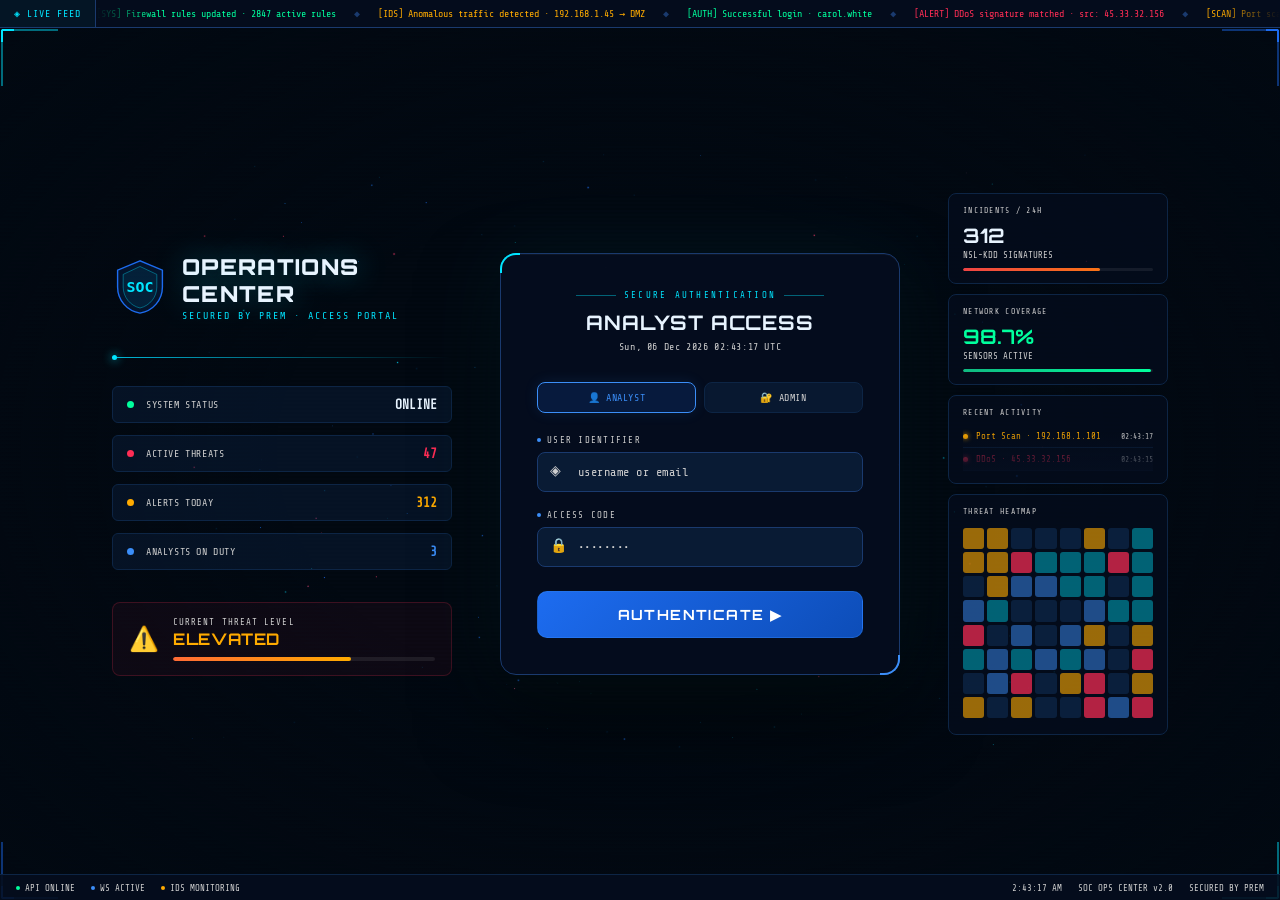
==== dashboard.html @ 4750163e "Update dashboard.html" ====
<!DOCTYPE html>
<html lang="en">
<head>
<meta charset="UTF-8"/>
<meta name="viewport" content="width=device-width,initial-scale=1"/>
<meta http-equiv="Cache-Control" content="no-cache, no-store, must-revalidate"/>
<meta http-equiv="Pragma" content="no-cache"/>
<meta http-equiv="Expires" content="0"/>
<title>SOC Operations Center · SECURED BY PREM</title>
<style>
/* style.css — SOC Operations Center v6 · Professional Palette */
@import url('https://fonts.googleapis.com/css2?family=IBM+Plex+Mono:wght@400;600&family=Inter:wght@400;500;600;700&display=swap');

:root{
  --bg:  #080e1a;   /* deep navy */
  --s1:  #0c1425;   /* surface 1 */
  --s2:  #101c30;   /* surface 2 */
  --s3:  #162236;   /* surface 3 */
  --s4:  #1c2a40;   /* surface 4 */
  --b1:  rgba(30,55,90,.5);  /* border 1 */
  --b2:  rgba(30,55,90,.35); /* border 2 */
  --t1:  #e2e8f0;
  --t2:  #cfcfcf;
  --t3:  #cfcfcf;
  --blue:  #3b82f6;
  --blue2: #60a5fa;
  --green: #10b981;
  --warn:  #f59e0b;
  --red:   #ef4444;
  --purple:#8b5cf6;
  --teal:  #06b6d4;
  --orange:#f97316;
  --mono:  'IBM Plex Mono', monospace;
  --sans:  'Inter', system-ui, sans-serif;
  --rad:   10px;
  --shadow:0 2px 20px rgba(0,0,0,.45);
}

*{box-sizing:border-box;margin:0;padding:0}
html,body{height:100%;background:var(--bg);color:var(--t1);font-family:var(--sans);font-size:13px;line-height:1.5;overflow:hidden}
::-webkit-scrollbar{width:5px;height:5px}
::-webkit-scrollbar-track{background:var(--s1)}
::-webkit-scrollbar-thumb{background:var(--s3);border-radius:3px}
::-webkit-scrollbar-thumb:hover{background:var(--s4)}

/* ── Layout ── */
#app{display:flex;flex-direction:column;height:100vh}
.topbar{display:flex;align-items:center;gap:11px;padding:0 18px;height:52px;background:var(--s1);border-bottom:1px solid var(--b1);flex-shrink:0;z-index:10}
.topbar-logo{display:flex;align-items:center;gap:9px;font-family:var(--mono);font-size:11px;color:var(--t2)}
.topbar-logo .lg-icon{font-size:20px}
.topbar-logo .lg-name{font-weight:600;color:var(--t1);letter-spacing:.04em;font-size:12px}
.topbar-logo .lg-ver{font-size:9px;color:var(--t3);letter-spacing:.08em}
.topbar-spacer{flex:1}
.topbar-actions{display:flex;align-items:center;gap:7px}

.nav{display:flex;gap:1px;overflow-x:auto;background:var(--s1);border-bottom:1px solid var(--b1);flex-shrink:0;padding:0 14px}
.ntab{padding:11px 16px;font-size:11px;font-weight:600;letter-spacing:.05em;cursor:pointer;border-bottom:2px solid transparent;color:var(--t3);text-transform:uppercase;transition:all .18s;white-space:nowrap;user-select:none;background:none;border-top:none;border-left:none;border-right:none}
.ntab:hover{color:var(--t2);background:rgba(59,130,246,.05)}
.ntab.active{color:var(--blue2);border-bottom-color:var(--blue)}

.main{flex:1;overflow:auto;background:var(--bg)}
.view{padding:18px;animation:fadein .18s ease}
@keyframes fadein{from{opacity:0;transform:translateY(5px)}to{opacity:1;transform:none}}
.hidden{display:none!important}

/* ── Stat Cards ── */
.stats-row{display:flex;gap:10px;flex-wrap:wrap;margin-bottom:16px}
.sc{flex:1;min-width:120px;background:var(--s2);border:1px solid var(--b2);border-radius:var(--rad);padding:14px 15px;cursor:default;transition:all .18s}
.sc:hover{background:var(--s3);transform:translateY(-1px)}
.sc-lbl{font-size:9px;font-weight:600;letter-spacing:.1em;color:var(--t3);text-transform:uppercase;font-family:var(--mono);margin-bottom:5px}
.sc-val{font-size:24px;font-weight:700;font-family:var(--mono);color:var(--t1);letter-spacing:-.5px}

/* ── Card ── */
.card{background:var(--s2);border:1px solid var(--b2);border-radius:var(--rad);margin-bottom:12px;overflow:hidden;transition:box-shadow .18s}
.card:hover{box-shadow:0 4px 20px rgba(0,0,0,.35)}
.ch{display:flex;align-items:center;justify-content:space-between;padding:12px 16px;border-bottom:1px solid var(--b2)}
.ct{font-size:12px;font-weight:700;letter-spacing:.03em;color:var(--t1)}
.cmeta{font-size:10px;color:var(--t3);font-family:var(--mono)}
.cb{padding:14px 16px}
.sect-title{font-size:10px;font-weight:700;letter-spacing:.1em;text-transform:uppercase;color:var(--t3);font-family:var(--mono)}

/* ── Buttons ── */
.btn{padding:7px 14px;border-radius:7px;font-size:11px;font-weight:600;cursor:pointer;border:none;transition:all .16s;font-family:var(--sans);letter-spacing:.03em;white-space:nowrap}
.bp{background:var(--blue);color:#fff}
.bp:hover{background:#2563eb;transform:translateY(-1px)}
.bs{background:var(--s3);color:var(--t2);border:1px solid var(--b1)}
.bs:hover{background:var(--s4);color:var(--t1)}
.bd{background:rgba(239,68,68,.12);color:var(--red);border:1px solid rgba(239,68,68,.2)}
.bd:hover{background:rgba(239,68,68,.22)}
.bg{background:rgba(16,185,129,.12);color:var(--green);border:1px solid rgba(16,185,129,.2)}
.bg:hover{background:rgba(16,185,129,.22)}
.bsm{padding:4px 10px;font-size:10px}

/* ── Input/Select ── */
.inp{width:100%;background:var(--s3);border:1px solid var(--b1);border-radius:6px;padding:7px 10px;color:var(--t1);font-size:12px;font-family:var(--sans);outline:none;transition:border-color .15s;resize:vertical}
.inp:focus{border-color:rgba(59,130,246,.5);box-shadow:0 0 0 2px rgba(59,130,246,.12)}
.sel{width:100%;background:var(--s3);border:1px solid var(--b1);border-radius:6px;padding:7px 10px;color:var(--t1);font-size:12px;font-family:var(--sans);outline:none;cursor:pointer}
.frow{margin-bottom:11px}
.frow2{display:grid;grid-template-columns:1fr 1fr;gap:11px}
.fl{display:block;font-size:10px;font-weight:600;color:var(--t3);letter-spacing:.08em;text-transform:uppercase;margin-bottom:4px;font-family:var(--mono)}

/* ── Table ── */
.tw{overflow-x:auto}
.tbl{width:100%;border-collapse:collapse;font-size:11px}
.tbl thead tr{background:var(--s3)}
.tbl th{padding:9px 12px;text-align:left;font-size:9px;font-weight:700;letter-spacing:.1em;color:var(--t3);text-transform:uppercase;font-family:var(--mono);border-bottom:1px solid var(--b1);white-space:nowrap}
.tbl td{padding:9px 12px;border-bottom:1px solid rgba(30,55,90,.2);vertical-align:middle;color:var(--t2)}
.tbl tr:last-child td{border-bottom:none}
.tbl tbody tr:hover{background:rgba(59,130,246,.04);cursor:pointer}

/* ── Alerts tab ── */
.alert-toolbar{display:flex;gap:9px;flex-wrap:wrap;margin-bottom:13px;align-items:center}
.alert-toolbar .inp{max-width:200px;padding:7px 11px}
.alert-toolbar .sel{max-width:145px}
.rc{display:flex;align-items:center;gap:6px}
.rn{font-family:var(--mono);font-size:12px;font-weight:700;min-width:28px}
.rt{flex:1;width:50px;height:4px;background:var(--s3);border-radius:999px;overflow:hidden}
.rf{height:100%;border-radius:999px;transition:width .3s}

/* Severity pills */
.pill{display:inline-block;padding:2px 8px;border-radius:4px;font-size:9px;font-weight:700;letter-spacing:.05em;font-family:var(--mono)}
.p-new{background:rgba(59,130,246,.15);color:var(--blue2)}
.p-investigating{background:rgba(245,158,11,.15);color:var(--warn)}
.p-resolved{background:rgba(16,185,129,.15);color:var(--green)}
.p-false_positive{background:rgba(71,85,105,.3);color:var(--t3)}
.p-escalated{background:rgba(239,68,68,.15);color:var(--red)}
.pri{display:inline-block;padding:2px 6px;border-radius:3px;font-size:8px;font-weight:700;font-family:var(--mono);letter-spacing:.07em}
.pri-imm{background:rgba(239,68,68,.18);color:var(--red)}
.pri-hig{background:rgba(249,115,22,.18);color:var(--orange)}
.pri-nor{background:rgba(59,130,246,.14);color:var(--blue2)}
.pri-low{background:rgba(100,116,139,.18);color:var(--t2)}
.empty{text-align:center;padding:40px;color:var(--t3);font-size:12px}
.eico{font-size:32px;margin-bottom:10px}
#alertCnt{font-size:10px;font-family:var(--mono);color:var(--t3);margin-left:auto}

/* ── Demo bar ── */
.demo-bar{background:linear-gradient(90deg,rgba(245,158,11,.12),rgba(245,158,11,.06));border-bottom:1px solid rgba(245,158,11,.25);padding:6px 18px;font-size:10px;color:var(--warn);font-family:var(--mono);display:flex;align-items:center;gap:8px;flex-shrink:0}

/* ── Grid helpers ── */
.g2{display:grid;grid-template-columns:1fr 1fr;gap:12px}
.g3{display:grid;grid-template-columns:1fr 1fr 1fr;gap:10px}

/* ── Live feed ── */
#liveIndicator{position:relative;background:var(--s3);border:1px solid var(--b1);border-radius:7px;padding:5px 11px;font-size:10px;cursor:pointer;display:flex;align-items:center;gap:7px;transition:background .15s}
#liveIndicator:hover{background:var(--s4)}
#liveHeaderDot{width:7px;height:7px;border-radius:50%;background:#ef4444;flex-shrink:0;transition:background .3s}
#liveFeedPanel{position:fixed;right:14px;top:60px;width:340px;max-height:460px;background:var(--s1);border:1px solid var(--b1);border-radius:var(--rad);box-shadow:var(--shadow);z-index:200;display:flex;flex-direction:column}
#liveFeedPanel .pnl-hdr{padding:12px 14px;border-bottom:1px solid var(--b2);display:flex;align-items:center;justify-content:space-between}
#liveFeedPanel .pnl-title{font-size:11px;font-weight:700;display:flex;align-items:center;gap:7px}
#liveFeedStatusDot{width:7px;height:7px;border-radius:50%;background:#ef4444;flex-shrink:0}
#liveFeedList{overflow-y:auto;flex:1;padding:8px}
.lf-item{padding:9px 10px;border-radius:6px;margin-bottom:5px;cursor:pointer;transition:background .12s;border:1px solid transparent}
.lf-item:hover{background:var(--s3)}
.lf-new{background:rgba(59,130,246,.05);border-color:rgba(59,130,246,.18)}
.lf-top{display:flex;align-items:center;justify-content:space-between;margin-bottom:3px}
.lf-type{font-size:11px;font-weight:600;text-transform:capitalize;display:flex;align-items:center;gap:6px}
.lf-badge{background:var(--blue);color:#fff;font-size:8px;padding:1px 6px;border-radius:3px;font-family:var(--mono)}
.lf-sev{font-size:9px;padding:1px 6px;border-radius:3px;font-weight:700;font-family:var(--mono)}
.lf-meta{font-size:9px;color:var(--t3);font-family:var(--mono)}

/* ── Notifications ── */
.notif-wrap{position:relative}
#notifBtn{position:relative;background:var(--s3);border:1px solid var(--b1);border-radius:7px;padding:5px 11px;font-size:10px;cursor:pointer;transition:background .15s}
#notifBtn:hover{background:var(--s4)}
#nbadge{position:absolute;top:-4px;right:-4px;width:8px;height:8px;background:var(--red);border-radius:50%;border:2px solid var(--bg)}
#notifPanel{position:fixed;right:14px;top:60px;width:300px;max-height:380px;background:var(--s1);border:1px solid var(--b1);border-radius:var(--rad);box-shadow:var(--shadow);z-index:200;overflow:hidden;display:flex;flex-direction:column}
.pnl-hdr{padding:11px 14px;border-bottom:1px solid var(--b2);display:flex;align-items:center;justify-content:space-between;font-size:11px;font-weight:700}
.xbtn{background:none;border:none;color:var(--t3);cursor:pointer;font-size:14px;padding:2px 6px;border-radius:4px}
.xbtn:hover{background:var(--s3);color:var(--t1)}
#notifList{overflow-y:auto;flex:1;padding:8px}
.npi{padding:8px 10px;border-radius:5px;margin-bottom:4px;font-size:11px;border-bottom:1px solid var(--b2)}
.npm{color:var(--t2);line-height:1.4}
.npt{font-size:9px;color:var(--t3);font-family:var(--mono);margin-top:2px}

/* ── Modal ── */
.mo{position:fixed;inset:0;background:rgba(0,0,0,.72);z-index:500;display:flex;align-items:center;justify-content:center;padding:20px;backdrop-filter:blur(4px)}
.mbox{background:var(--s1);border:1px solid var(--b1);border-radius:12px;box-shadow:0 20px 60px rgba(0,0,0,.6);display:flex;flex-direction:column;max-height:88vh;min-width:360px;animation:modalIn .18s ease}
.mbox.sm{width:min(480px,100%)}
.mbox.lg{width:min(820px,100%)}
@keyframes modalIn{from{opacity:0;transform:translateY(10px) scale(.97)}to{opacity:1;transform:none}}
.mh{display:flex;align-items:center;justify-content:space-between;padding:14px 18px;border-bottom:1px solid var(--b2);flex-shrink:0}
.mt{font-size:13px;font-weight:700}
.mbody{overflow-y:auto;padding:18px;flex:1}
.mft{padding:12px 18px;border-top:1px solid var(--b2);display:flex;gap:9px;justify-content:flex-end;flex-shrink:0;background:var(--s2)}

/* ── Analytics ── */
#anaKpi{display:flex;gap:9px;flex-wrap:wrap;margin-bottom:14px}
#anaKpi .sc{min-width:110px}
#anaGrid1,#anaGrid2{display:grid;grid-template-columns:1fr 1fr;gap:12px;margin-bottom:12px}
.acard{background:var(--s2);border:1px solid var(--b2);border-radius:var(--rad);overflow:hidden;transition:all .18s}
.acard:hover{box-shadow:0 4px 16px rgba(0,0,0,.3);transform:translateY(-1px)}
.ach{display:flex;align-items:center;justify-content:space-between;padding:11px 14px;border-bottom:1px solid var(--b2)}
.act{font-size:11px;font-weight:700;color:var(--t1)}
.eh{font-size:9px;color:var(--t3);letter-spacing:.05em;font-family:var(--mono)}
.acb{padding:14px}
.dl-item{display:flex;align-items:center;gap:7px}
.brow:hover{background:rgba(59,130,246,.06)}
.slrow{display:flex;align-items:center;gap:9px;padding:5px 0;border-bottom:1px solid rgba(30,55,90,.2);cursor:pointer;transition:background .12s}
.slrow:hover{background:rgba(59,130,246,.05);border-radius:4px;padding-left:4px}
.slrow:last-child{border-bottom:none}
.sev-grid{display:grid;grid-template-columns:repeat(5,1fr);gap:9px}
.sevc{background:var(--s3);border-radius:8px;padding:12px;text-align:center}
.sevv{font-size:22px;font-weight:700;font-family:var(--mono)}
.sevl{font-size:9px;color:var(--t3);text-transform:uppercase;letter-spacing:.08em;font-family:var(--mono);margin-top:2px}

/* ── Team ── */
#teamKpi{display:flex;gap:9px;flex-wrap:wrap;margin-bottom:14px}
.team-section-header{display:flex;align-items:center;justify-content:space-between;margin-bottom:10px}
.team-section-title{font-size:11px;font-weight:700;letter-spacing:.08em;text-transform:uppercase;color:var(--t3);font-family:var(--mono)}
.team-grid{display:grid;grid-template-columns:repeat(auto-fill,minmax(168px,1fr));gap:12px;margin-bottom:18px}
.mcard{background:var(--s2);border:1px solid var(--b2);border-radius:var(--rad);padding:16px;text-align:center;position:relative;cursor:pointer;transition:all .18s}
.mcard:hover{border-color:rgba(59,130,246,.3);transform:translateY(-2px);box-shadow:0 6px 20px rgba(0,0,0,.3)}
.mact{position:absolute;top:9px;right:9px;display:flex;gap:4px;opacity:0;transition:opacity .15s}
.mcard:hover .mact{opacity:1}
.mabt{background:none;border:none;cursor:pointer;font-size:13px;padding:3px;border-radius:4px;transition:background .12s}
.mabt:hover{background:var(--s4)}
.mav{width:46px;height:46px;border-radius:12px;margin:0 auto 10px;display:flex;align-items:center;justify-content:center;font-size:18px;font-weight:700;color:#fff}
.av-a{background:linear-gradient(135deg,#3b82f6,#2563eb)}
.av-b{background:linear-gradient(135deg,#10b981,#059669)}
.av-c{background:linear-gradient(135deg,#f59e0b,#d97706)}
.av-d{background:linear-gradient(135deg,#8b5cf6,#7c3aed)}
.av-e{background:linear-gradient(135deg,#ef4444,#dc2626)}
.av-f{background:linear-gradient(135deg,#06b6d4,#0891b2)}
.av-g{background:linear-gradient(135deg,#f97316,#ea580c)}
.av-h{background:linear-gradient(135deg,#84cc16,#65a30d)}
.mname{font-weight:700;font-size:13px;margin-bottom:2px}
.mrole{font-size:9px;color:var(--t3);font-family:var(--mono);letter-spacing:.04em;margin-bottom:12px}
.mstats{display:grid;grid-template-columns:1fr 1fr 1fr;gap:6px}
.mstat{background:var(--s3);border-radius:6px;padding:6px 4px;text-align:center}
.msv{font-size:16px;font-weight:700;font-family:var(--mono)}
.msl{font-size:8px;color:var(--t3);text-transform:uppercase;letter-spacing:.06em;font-family:var(--mono);margin-top:1px}
.group-grid{display:grid;grid-template-columns:repeat(auto-fill,minmax(200px,1fr));gap:12px;margin-bottom:18px}
.gcard{background:var(--s2);border:1px solid var(--b2);border-radius:var(--rad);padding:15px;cursor:pointer;transition:all .18s}
.gcard:hover{border-color:rgba(59,130,246,.3);transform:translateY(-2px)}
.gicon{width:38px;height:38px;border-radius:9px;display:flex;align-items:center;justify-content:center;font-size:18px;margin-bottom:9px}
.gname{font-weight:700;font-size:13px;margin-bottom:3px}
.gsub{font-size:10px;font-family:var(--mono);letter-spacing:.04em}
.chip{display:inline-block;background:var(--s3);border-radius:4px;padding:2px 7px;font-size:9px;color:var(--t2);margin:2px}

/* ── Playbook ── */
.pb-header{margin-bottom:12px}
.pb-step{display:flex;align-items:center;gap:10px;padding:9px 12px;border-radius:7px;margin-bottom:5px;border:1px solid var(--b2);background:var(--s2);transition:all .2s}
.pb-step.run{background:rgba(245,158,11,.07);border-color:rgba(245,158,11,.3)}
.pb-step.done{background:rgba(16,185,129,.07);border-color:rgba(16,185,129,.2)}
.pb-ico{font-size:14px;flex-shrink:0}
.pb-desc{flex:1;font-size:12px;color:var(--t2)}
.pb-dur{font-size:9px;font-family:var(--mono);color:var(--t3)}
.pb-prog-bar{height:6px;background:var(--s3);border-radius:999px;margin:12px 0 5px;overflow:hidden}
.pb-prog-fill{height:100%;background:linear-gradient(90deg,var(--blue),var(--teal));border-radius:999px;transition:width .4s ease}
.pb-prog-meta{display:flex;justify-content:space-between;font-size:9px;color:var(--t3);font-family:var(--mono);margin-bottom:12px}
.pb-actions{display:flex;gap:9px;flex-wrap:wrap;margin-top:14px}
.pb-report-pre{background:var(--s3);border:1px solid var(--b1);border-radius:7px;padding:12px;font-family:var(--mono);font-size:10px;color:var(--t2);white-space:pre-wrap;overflow-y:auto;max-height:240px;line-height:1.6}
.pb-saved-msg{background:rgba(16,185,129,.1);border:1px solid rgba(16,185,129,.2);border-radius:7px;padding:10px 14px;font-size:11px;color:var(--green);margin-top:10px;font-weight:600}

/* ── Attack Map ── */
.am-wrap{display:grid;grid-template-columns:1fr 260px;gap:14px;height:100%}
.am-main{display:flex;flex-direction:column;gap:12px}
.am-stats{display:grid;grid-template-columns:repeat(4,1fr);gap:10px}
.am-stat{background:var(--s2);border:1px solid var(--b2);border-radius:8px;padding:11px}
.am-stat-v{font-size:20px;font-weight:700;font-family:var(--mono);color:var(--t1)}
.am-stat-l{font-size:9px;color:var(--t3);text-transform:uppercase;letter-spacing:.08em;font-family:var(--mono);margin-top:2px}
.am-map-card{background:var(--s2);border:1px solid var(--b2);border-radius:var(--rad);overflow:hidden;flex:1}
.am-filter-row{display:flex;gap:6px;flex-wrap:wrap;padding:9px 12px;border-bottom:1px solid var(--b2);background:var(--s3)}
.am-filter-btn{padding:4px 11px;border-radius:5px;font-size:10px;font-weight:600;cursor:pointer;border:1px solid var(--b1);background:var(--s2);color:var(--t3);transition:all .14s;font-family:var(--mono)}
.am-filter-btn:hover,.am-filter-btn.active{background:var(--blue);color:#fff;border-color:var(--blue)}
.am-sidebar{display:flex;flex-direction:column;gap:12px}
.am-sidebar .card{flex:1;overflow:hidden}
.am-country-row{display:flex;align-items:center;gap:7px;padding:7px 8px;border-radius:7px;cursor:pointer;transition:background .12s;border-bottom:1px solid var(--b2)}
.am-country-row:hover{background:var(--s3)}
.am-country-row:last-child{border-bottom:none}
.am-rank{font-size:10px;font-family:var(--mono);font-weight:700;color:var(--t3);min-width:22px}
.am-flag{font-size:16px;flex-shrink:0}
.am-cinfo{display:flex;flex-direction:column;flex:1;min-width:0}
.am-cname{font-size:11px;font-weight:600;overflow:hidden;text-overflow:ellipsis;white-space:nowrap}
.am-ctype{font-size:9px;color:var(--t3);font-family:var(--mono);overflow:hidden;text-overflow:ellipsis;white-space:nowrap}
.am-country-bar{flex:1;height:4px;background:var(--s3);border-radius:999px;overflow:hidden;min-width:0;max-width:70px}
.am-cbar-fill{height:100%;border-radius:999px;transition:width .4s}
.am-count{font-size:11px;font-weight:700;font-family:var(--mono);min-width:28px;text-align:right}
#attackMapTooltip{position:fixed;background:var(--s1);border:1px solid var(--b1);border-radius:8px;padding:11px 13px;font-size:11px;z-index:300;max-width:200px;box-shadow:var(--shadow);line-height:1.6;pointer-events:none}

/* ── Shift Report ── */
.rpt-hdr{background:linear-gradient(125deg,var(--s2),var(--s1));border:1px solid var(--b1);border-radius:var(--rad);overflow:hidden;margin-bottom:14px;position:relative}
.rpt-stripe{position:absolute;top:0;left:0;right:0;height:3px;background:linear-gradient(90deg,var(--blue),var(--teal),var(--purple))}
.rpt-hdr-body{display:flex;align-items:center;justify-content:space-between;padding:18px 22px}
.rpt-risk-badge{text-align:center;background:var(--s3);border:1px solid var(--b2);border-radius:9px;padding:12px 20px}
.rfind{background:var(--s2);border:1px solid var(--b2);border-radius:8px;padding:14px 15px;margin-bottom:8px;transition:background .15s}
.rfind:hover{background:var(--s3)}
.rsev{display:inline-block;padding:2px 9px;border-radius:4px;font-size:9px;font-weight:700;letter-spacing:.08em;font-family:var(--mono);margin-bottom:5px}
.rs-crit{background:rgba(239,68,68,.15);color:var(--red)}
.rs-high{background:rgba(245,158,11,.15);color:var(--warn)}
.rs-med{background:rgba(59,130,246,.15);color:var(--blue2)}
.rs-low{background:rgba(100,116,139,.18);color:var(--t2)}

/* ── Threat Intel ── */
#intelKpi{display:flex;gap:9px;flex-wrap:wrap;margin-bottom:14px}
#intelGrid{display:grid;grid-template-columns:repeat(auto-fill,minmax(290px,1fr));gap:12px}
.ic{background:var(--s2);border:1px solid var(--b2);border-radius:var(--rad);overflow:hidden;transition:all .18s}
.ic:hover{box-shadow:0 4px 20px rgba(0,0,0,.35);transform:translateY(-1px)}
.ich{display:flex;align-items:center;justify-content:space-between;padding:11px 14px;border-bottom:1px solid var(--b2)}
.ict{font-size:11px;font-weight:700;color:var(--t1)}
.icb{padding:12px 14px}
.irow{display:flex;align-items:center;gap:8px;padding:6px 7px;border-radius:6px;cursor:pointer;transition:background .12s;margin-bottom:3px}
.irow:hover{background:var(--s3)}
.irank{width:20px;height:20px;border-radius:5px;display:flex;align-items:center;justify-content:center;font-size:9px;font-weight:700;font-family:var(--mono);flex-shrink:0}
.ilbl{flex:1;font-size:11px;color:var(--t2);overflow:hidden;text-overflow:ellipsis;white-space:nowrap;min-width:0}
.ibar{flex:1;height:4px;background:var(--s3);border-radius:999px;overflow:hidden;max-width:80px}
.ibarf{height:100%;border-radius:999px;transition:width .5s ease}
.ival{font-size:10px;font-weight:700;font-family:var(--mono);min-width:24px;text-align:r
/* ── Pagination ── */
#alertPager{padding:0 2px;}
#alertPager button:hover:not([disabled]){background:var(--s3)!important;color:var(--t1)!important;border-color:var(--blue)!important;}
.pager-num:hover{opacity:.85;}
</style>
</head>
<body>
<div id="app">

<div id="demoBar" class="demo-bar hidden">
  ⚠ Demo Mode · Backend unreachable · NSL-KDD simulated data ·
  <a href="#" style="color:var(--blue2);text-decoration:none" onclick="loadData();return false;">Retry Connection</a>
</div>

<div class="topbar">
  <div class="topbar-logo">
    <div class="lg-icon">🛡️</div>
    <div>
      <div class="lg-name">SOC OPERATIONS CENTER</div>
      <div class="lg-ver">SECURED BY PREM · v2.0</div>
    </div>
  </div>
  <div class="topbar-spacer"></div>
  <div class="topbar-actions">
    <button id="simulateBtn" class="btn bs">⚡ Simulate</button>
    <button id="liveIndicator" class="btn bs"><span id="liveHeaderDot"></span> Live Feed</button>
    <div class="notif-wrap">
      <button id="notifBtn" class="btn bs">🔔 Alerts<span id="nbadge" class="hidden"></span></button>
      <div id="notifPanel" class="hidden">
        <div class="pnl-hdr"><span>Notifications</span><button class="xbtn" id="notifClose">✕</button></div>
        <div id="notifList" style="overflow-y:auto;flex:1;padding:8px"></div>
      </div>
    </div>
  </div>
</div>

<div id="liveFeedPanel" class="hidden">
  <div class="pnl-hdr">
    <div class="pnl-title"><span id="liveFeedStatusDot"></span> Live Threat Feed</div>
    <div style="display:flex;align-items:center;gap:9px">
      <span id="liveFeedStatusText" style="font-size:9px;color:var(--t3);font-family:var(--mono)"></span>
      <span style="font-size:9px;color:var(--t3);font-family:var(--mono)">Today: <b id="liveFeedTotalToday">0</b></span>
      <button class="xbtn" id="liveFeedClose">✕</button>
    </div>
  </div>
  <div id="liveFeedList"></div>
</div>

<nav class="nav">
  <button class="ntab active" data-v="alerts">⚡ Alerts</button>
  <button class="ntab" data-v="analytics">📊 Analytics</button>
  <button class="ntab" data-v="team">👥 Team</button>
  <button class="ntab" data-v="attack-map">🗺️ Attack Map</button>
  <button class="ntab" data-v="shift-report">📋 Shift Report</button>
  <button class="ntab" data-v="threat-intel">🔍 Threat Intel</button>
</nav>

<div class="main">

<!-- ALERTS -->
<div class="view" id="v-alerts">
  <div class="stats-row">
    <div class="sc"><div class="sc-lbl">📥 Total Processed</div><div class="sc-val" id="s-tot">—</div></div>
    <div class="sc"><div class="sc-lbl">🔍 Investigating</div><div class="sc-val" id="s-inv" style="color:var(--warn)">—</div></div>
    <div class="sc"><div class="sc-lbl">✅ Resolved</div><div class="sc-val" id="s-res" style="color:var(--green)">—</div></div>
    <div class="sc"><div class="sc-lbl">🚫 False Positives</div><div class="sc-val" id="s-fp" style="color:var(--t3)">—</div></div>
    <div class="sc"><div class="sc-lbl">⚡ Escalated</div><div class="sc-val" id="s-esc" style="color:var(--red)">—</div></div>
    <div class="sc"><div class="sc-lbl">⏱ Time Saved</div><div class="sc-val" id="s-time" style="color:var(--teal)">—</div></div>
    <div class="sc"><div class="sc-lbl">🎯 Model Acc.</div><div class="sc-val" id="s-acc" style="color:var(--purple)">—</div></div>
    <div class="sc"><div class="sc-lbl">⚠️ Avg Risk</div><div class="sc-val" id="s-risk" style="color:var(--orange)">—</div></div>
  </div>
  <div class="card">
    <div class="ch">
      <div class="ct">🚨 Alert Queue <span id="alertCnt" style="font-size:10px;font-weight:400;color:var(--t3);margin-left:8px"></span></div>
      <div style="display:flex;gap:8px">
        <button id="refreshBtn" class="btn bs">🔄 Refresh</button>
        <button id="exportBtn" class="btn bs">⬇ CSV</button>
      </div>
    </div>
    <div class="cb" style="padding-bottom:4px">
      <div class="alert-toolbar">
        <input class="inp" id="searchInp" placeholder="🔍 Search alerts, IPs, assets…" style="max-width:240px"/>
        <select class="sel" id="statusSel" style="max-width:150px">
          <option value="all">All Status</option>
          <option value="new">New</option>
          <option value="investigating">Investigating</option>
          <option value="resolved">Resolved</option>
          <option value="false_positive">False Positive</option>
          <option value="escalated">Escalated</option>
        </select>
        <select class="sel" id="priSel" style="max-width:140px">
          <option value="all">All Priority</option>
          <option value="immediate">Immediate</option>
          <option value="high">High</option>
          <option value="normal">Normal</option>
          <option value="low">Low</option>
        </select>
        <select class="sel" id="dateSel" style="max-width:130px">
          <option value="all">All Time</option>
          <option value="24h">Last 24h</option>
          <option value="7d">Last 7 days</option>
          <option value="30d">Last 30 days</option>
        </select>
      </div>
    </div>
    <div class="tw">
      <table class="tbl">
        <thead><tr>
          <th style="width:26px"><input type="checkbox" style="accent-color:var(--blue)"/></th>
          <th>Status</th><th>Alert / Signature</th><th>Asset</th>
          <th>Priority</th><th>Risk</th><th>Assigned To</th><th>Age</th><th>Action</th>
        </tr></thead>
        <tbody id="alertsBody"></tbody>
      </table>
      <div id="alertsEmpty" class="empty hidden"><div class="eico">🔍</div>No alerts match your filters</div>
      <div id="alertPager"></div>
    </div>
  </div>
</div>

<!-- ANALYTICS -->
<div class="view hidden" id="v-analytics">
  <div style="display:flex;align-items:center;margin-bottom:12px">
    <div style="font-size:16px;font-weight:700">📊 Threat Analytics</div>
    <span style="font-size:11px;color:var(--t3);font-weight:400;margin-left:8px">NSL-KDD Dataset</span>
  </div>
  <div id="anaKpi"></div>
  <div id="anaGrid1"></div>
  <div id="anaGrid2"></div>
  <div id="anaWide"></div>
</div>

<!-- TEAM -->
<div class="view hidden" id="v-team">
  <div id="teamKpi"></div>
  <div class="team-section-header">
    <div class="team-section-title">👤 Team Members</div>
    <button id="addMemberBtn" class="btn bp">+ Add Member</button>
  </div>
  <div class="team-grid" id="teamCards"></div>
  <div class="team-section-header" style="margin-top:8px">
    <div class="team-section-title">🏷️ Groups</div>
    <button id="addGroupBtn" class="btn bs">+ New Group</button>
  </div>
  <div class="group-grid" id="groupCards"></div>
  <div class="card">
    <div class="ch">
      <div class="ct">📈 Workload Distribution</div>
      <button id="addGroupBtn2" class="btn bs" style="font-size:10px">+ New Group</button>
    </div>
    <div class="tw">
      <table class="tbl">
        <thead><tr><th>Analyst</th><th>Role</th><th>Shift</th><th>Active</th><th>Resolved</th><th>Escalated</th><th>Capacity</th><th>Avg Risk</th></tr></thead>
        <tbody id="teamWL"></tbody>
      </table>
    </div>
  </div>
</div>

<!-- ATTACK MAP -->
<div class="view hidden" id="v-attack-map">

  <div style="display:grid;grid-template-columns:repeat(6,1fr);gap:10px;margin-bottom:14px">
    <div class="am-stat"><div class="am-stat-v" id="mapStatCountries">—</div><div class="am-stat-l">🌏 Source Countries</div></div>
    <div class="am-stat"><div class="am-stat-v" id="mapStatIPs">—</div><div class="am-stat-l">🌐 Unique IPs</div></div>
    <div class="am-stat"><div class="am-stat-v" id="mapStatTop" style="font-size:13px">—</div><div class="am-stat-l">🔴 Top Source</div></div>
    <div class="am-stat"><div class="am-stat-v" id="mapStatAttacks">—</div><div class="am-stat-l">⚡ Total Mapped</div></div>
    <div class="am-stat"><div class="am-stat-v" id="mapStatCrit" style="color:#ef4444">—</div><div class="am-stat-l">🚨 Critical Nations</div></div>
    <div class="am-stat"><div class="am-stat-v" id="mapStatRisk">—</div><div class="am-stat-l">📊 Avg Risk Score</div></div>
  </div>

  <div class="am-wrap" style="grid-template-columns:1fr 270px;align-items:start">
    <div class="am-map-card card" style="margin-bottom:0;position:relative;overflow:visible">
      <div class="am-filter-row" style="flex-wrap:wrap;gap:5px">
        <button class="am-filter-btn active" onclick="setMapFilter('all',this)">All</button>
        <button class="am-filter-btn" onclick="setMapFilter('dos_attack',this)">DoS</button>
        <button class="am-filter-btn" onclick="setMapFilter('brute_force',this)">Brute Force</button>
        <button class="am-filter-btn" onclick="setMapFilter('web_attack',this)">Web Attack</button>
        <button class="am-filter-btn" onclick="setMapFilter('sql_injection',this)">SQL Injection</button>
        <button class="am-filter-btn" onclick="setMapFilter('port_scan',this)">Port Scan</button>
        <button class="am-filter-btn" onclick="setMapFilter('malware_detection',this)">Malware</button>
        <button class="am-filter-btn" onclick="setMapFilter('data_exfiltration',this)">Exfil</button>
      </div>
      <div id="globeCanvas" style="width:100%;height:520px;background:#030810;position:relative;overflow:hidden"></div>
      <div style="position:absolute;bottom:14px;left:14px;display:flex;flex-direction:column;gap:7px;z-index:10">
        <div style="background:rgba(4,8,20,.88);border:1px solid rgba(59,130,246,.25);border-radius:9px;padding:8px 10px;backdrop-filter:blur(6px)">
          <div style="font-size:9px;color:#475569;letter-spacing:.08em;text-transform:uppercase;margin-bottom:5px;font-family:monospace">Map Style</div>
          <div style="display:flex;gap:5px">
            <button id="gt-cyber"  class="gb-theme active" onclick="setGlobeTheme('cyber')"  title="Cyber Blue">🔵</button>
            <button id="gt-atlas"  class="gb-theme"        onclick="setGlobeTheme('atlas')"  title="Atlas Green">🟢</button>
            <button id="gt-neon"   class="gb-theme"        onclick="setGlobeTheme('neon')"   title="Neon Purple">🟣</button>
            <button id="gt-heat"   class="gb-theme"        onclick="setGlobeTheme('heat')"   title="Heat Red">🔴</button>
          </div>
        </div>
        <div style="background:rgba(4,8,20,.88);border:1px solid rgba(59,130,246,.25);border-radius:9px;padding:8px 10px;backdrop-filter:blur(6px)">
          <div style="font-size:9px;color:#475569;letter-spacing:.08em;text-transform:uppercase;margin-bottom:5px;font-family:monospace">Controls</div>
          <div style="display:flex;gap:5px;align-items:center">
            <button id="rotBtn" class="gb-ctrl-btn" title="Toggle rotation" onclick="_g.autoRot=!_g.autoRot;updateRotBtn()">⏸</button>
            <button class="gb-ctrl-btn" title="Zoom in"  onclick="_g.zoom=Math.max(_g.minZ,_g.zoom-.3);updZoom()">+</button>
            <button class="gb-ctrl-btn" title="Zoom out" onclick="_g.zoom=Math.min(_g.maxZ,_g.zoom+.3);updZoom()">−</button>
            <button class="gb-ctrl-btn" title="Reset"    onclick="_g.trx=0;_g.try_=0;_g.zoom=2.6;_g.autoRot=true;updZoom();updateRotBtn()">⌂</button>
            <span style="font-size:9px;color:#475569;font-family:monospace">Zoom:<b id="zoomPct" style="color:#94a3b8;margin-left:3px">62%</b></span>
          </div>
        </div>
        <div style="background:rgba(4,8,20,.88);border:1px solid rgba(59,130,246,.25);border-radius:9px;padding:8px 10px;backdrop-filter:blur(6px)">
          <div style="font-size:9px;color:#475569;letter-spacing:.08em;text-transform:uppercase;margin-bottom:5px;font-family:monospace">Threat Level</div>
          <div style="display:flex;flex-direction:column;gap:3px">
            <div style="display:flex;align-items:center;gap:5px"><div style="width:8px;height:8px;border-radius:50%;background:#ef4444"></div><span style="font-size:9px;color:#94a3b8;font-family:monospace">Critical (&gt;75%)</span></div>
            <div style="display:flex;align-items:center;gap:5px"><div style="width:8px;height:8px;border-radius:50%;background:#f97316"></div><span style="font-size:9px;color:#94a3b8;font-family:monospace">High (&gt;45%)</span></div>
            <div style="display:flex;align-items:center;gap:5px"><div style="width:8px;height:8px;border-radius:50%;background:#f59e0b"></div><span style="font-size:9px;color:#94a3b8;font-family:monospace">Medium (&gt;20%)</span></div>
            <div style="display:flex;align-items:center;gap:5px"><div style="width:8px;height:8px;border-radius:50%;background:#10b981"></div><span style="font-size:9px;color:#94a3b8;font-family:monospace">Low</span></div>
            <div style="display:flex;align-items:center;gap:5px"><div style="width:8px;height:8px;border-radius:50%;background:#10b981;box-shadow:0 0 5px #10b981"></div><span style="font-size:9px;color:#10b981;font-family:monospace">Target Network</span></div>
          </div>
        </div>
      </div>
      <div style="position:absolute;top:52px;right:12px;font-size:9px;color:rgba(100,116,139,.65);font-family:monospace;z-index:10;text-align:right;line-height:1.8;background:rgba(3,8,16,.65);padding:5px 8px;border-radius:6px;backdrop-filter:blur(4px)">
        Drag to rotate · Scroll to zoom<br>Double-click to reset
      </div>
    </div>
    <div class="am-sidebar">
      <div class="card" style="margin-bottom:0;flex:1">
        <div class="ch">
          <div class="ct">🔴 Attack Sources</div>
          <div id="attackMapFilterInfo" class="hidden" style="font-size:10px;color:var(--t3)">
            <b id="attackMapFilterCountry"></b>
            <button id="attackMapClearFilter" class="btn bs" style="padding:2px 8px;font-size:9px;margin-left:5px">✕ Clear</button>
          </div>
        </div>
        <div style="padding:6px 8px;max-height:580px;overflow-y:auto"><div id="topCountriesList"></div></div>
      </div>
    </div>
  </div>
  <div id="globeTip" class="hidden" style="background:var(--s1);border:1px solid var(--b1);border-radius:10px;padding:13px 15px;font-size:11px;max-width:230px;box-shadow:0 8px 32px rgba(0,0,0,.6);pointer-events:none;line-height:1.5"></div>
</div>



<!-- SHIFT REPORT -->
<div class="view hidden" id="v-shift-report">
  <div style="display:flex;align-items:center;justify-content:space-between;margin-bottom:14px">
    <div style="font-size:16px;font-weight:700">📋 Shift Handover Report</div>
    <div style="display:flex;gap:9px">
      <button id="genReportBtn" class="btn bp">🔄 Regenerate</button>
      <button id="exportPdfBtn" class="btn bs">📄 Export PDF</button>
    </div>
  </div>
  <div id="shiftContent">
    <div class="card"><div class="cb">
      <div class="empty"><div class="eico">📋</div>Click Regenerate to build the shift report</div>
    </div></div>
  </div>
</div>

<!-- THREAT INTEL -->
<div class="view hidden" id="v-threat-intel">
  <div style="display:flex;align-items:center;justify-content:space-between;margin-bottom:12px">
    <div style="font-size:16px;font-weight:700">🔍 Threat Intelligence</div>
    <div style="display:flex;align-items:center;gap:10px">
      <span id="intelTs" style="font-size:10px;color:var(--t3);font-family:var(--mono)"></span>
      <button id="refreshIntelBtn" class="btn bs">🔄 Refresh Intel</button>
    </div>
  </div>
  <div id="intelKpi"></div>
  <div id="intelGrid">
    <div class="card"><div class="cb"><div class="empty"><div class="eico">🔍</div>Loading threat intelligence…</div></div></div>
  </div>
</div>

</div><!-- /main -->
</div><!-- /app -->
<div id="modalMount"></div>

<script>
// ===== CONFIG =====
// Production: always use the Render backend URL
window.RENDER_API_URL = "https://soc-dashboard-api.onrender.com";
(function(){
  if(window.RENDER_API_URL){
    window.API_BASE_URL = window.RENDER_API_URL.replace(/\/$/, "");
    window.WS_URL       = window.RENDER_API_URL.replace(/\/$/, "")
                            .replace(/^https/, "wss").replace(/^http/, "ws") + "/ws";
  } else {
    var host = (window.location.hostname==='' || window.location.hostname==='localhost')
               ? 'localhost' : window.location.hostname;
    var isLocal = (host==='localhost'||host==='127.0.0.1');
    window.API_BASE_URL = isLocal ? 'http://localhost:8000'
                                  : 'https://soc-dashboard-api.onrender.com';
    window.WS_URL       = isLocal ? 'ws://localhost:8000/ws'
                                  : 'wss://soc-dashboard-api.onrender.com/ws';
  }
  console.log("[config] API_BASE_URL =", window.API_BASE_URL);
})();
var SEVERITY_COLORS={critical:'#ef4444',high:'#f97316',medium:'#f59e0b',low:'#10b981',info:'#3b82f6'};
var STATUS_COLORS={new:'#3b82f6',investigating:'#f59e0b',resolved:'#10b981',false_positive:'#64748b',escalated:'#ef4444'};
var PRIORITY_COLORS={immediate:'#ef4444',high:'#f97316',normal:'#3b82f6',low:'#64748b'};
var PALETTE=['#3b82f6','#10b981','#f59e0b','#ef4444','#8b5cf6','#f97316','#06b6d4','#ec4899','#84cc16','#a78bfa'];
</script>

<script>
// ===== AUTH MODULE =====
// All helpers prefixed with _a to avoid any global name conflicts
var DEFAULT_AUTH_USERS=[
  {id:"admin",username:"admin",password:"Securedbyprem@123",name:"Administrator",role:"Admin",shift:"24/7",color:"av-e",email:"admin@sp.com",isAdmin:true,active:true},
  {id:"m1",username:"prem.ps",password:"Prem@123",name:"Prem Santhanam",role:"Senior Analyst",shift:"Day",color:"av-a",email:"prem@sp.com",isAdmin:false,active:true},
  {id:"m2",username:"shivani.ps",password:"Shivani@123",name:"Shivani PS",role:"SOC Manager",shift:"Day",color:"av-d",email:"shivani@sp.com",isAdmin:false,active:true},
  {id:"m3",username:"himaja.vellanki",password:"Himaja@123",name:"Himaja Vellanki",role:"Malware Analyst",shift:"Night",color:"av-b",email:"himaja@sp.com",isAdmin:false,active:true},
  {id:"m4",username:"mika.patel",password:"Mika@123",name:"Mika Patel",role:"Tier 2 Analyst",shift:"Day",color:"av-c",email:"mika@sp.com",isAdmin:false,active:true},
  {id:"m5",username:"sahithi.d",password:"Sahithi@123",name:"Sahithi",role:"Junior Analyst",shift:"Night",color:"av-e",email:"sahithi@sp.com",isAdmin:false,active:true}
];
var ALL_ROLES=["Admin","Senior Analyst","Threat Hunter","IR Specialist","Tier 2 Analyst","Junior Analyst","SOC Manager","Forensic Analyst","Malware Analyst"];
var ALL_SHIFTS=["Day","Night","Weekend","24/7"];
var AV_GRAD={"av-a":"linear-gradient(135deg,#3b82f6,#2563eb)","av-b":"linear-gradient(135deg,#10b981,#059669)","av-c":"linear-gradient(135deg,#f59e0b,#d97706)","av-d":"linear-gradient(135deg,#8b5cf6,#7c3aed)","av-e":"linear-gradient(135deg,#ef4444,#dc2626)","av-f":"linear-gradient(135deg,#06b6d4,#0891b2)","av-g":"linear-gradient(135deg,#f97316,#ea580c)","av-h":"linear-gradient(135deg,#84cc16,#65a30d)"};
var SOC_SESSION=null;

// ── Prefixed helpers (no global name conflicts) ─────────────────────────────
function _aEl(t){return document.createElement(t);}
function _aCss(e,s){if(e&&e.style)e.style.cssText=s;}
function _aTxt(e,t){if(e)e.textContent=t;}

// ── User store ───────────────────────────────────────────────────────────────
function _loadUsers(){
  try{var r=localStorage.getItem("soc_users");if(r){var u=JSON.parse(r);if(Array.isArray(u)&&u.length)return u;}}catch(e){}
  var c=DEFAULT_AUTH_USERS.map(function(u){return Object.assign({},u);});
  localStorage.setItem("soc_users",JSON.stringify(c));return c;
}
function _saveUsers(u){localStorage.setItem("soc_users",JSON.stringify(u));}
function _getUsers(){return _loadUsers();}

// ── Session ──────────────────────────────────────────────────────────────────
function authInit(){
  try{
    var raw=localStorage.getItem("soc_session");
    if(!raw){window.location.href="login.html";return false;}
    var s=JSON.parse(raw);
    if(!s||s.expires<Date.now()){localStorage.removeItem("soc_session");window.location.href="login.html";return false;}
    var u=_getUsers().find(function(x){return x.id===s.id;});
    if(u&&u.active===false){localStorage.removeItem("soc_session");window.location.href="login.html";return false;}
    SOC_SESSION=s;return true;
  }catch(e){window.location.href="login.html";return false;}
}
function authLogout(){
  if(!confirm("Sign out of SOC Operations Center?"))return;
  localStorage.removeItem("soc_session");window.location.href="login.html";
}
function authGetSession(){return SOC_SESSION;}
function authIsAdmin(){return SOC_SESSION&&SOC_SESSION.isAdmin===true;}

// ── Topbar widget ────────────────────────────────────────────────────────────
function authInjectTopbar(){
  if(!SOC_SESSION)return;
  var s=SOC_SESSION;
  var grad=AV_GRAD[s.color]||AV_GRAD["av-a"];
  var ini=s.name?s.name[0].toUpperCase():"?";

  // Inject CSS — use _authStyleEl as variable name (NOT css, NOT el)
  if(!document.getElementById("auth-css")){
    var _authStyleEl=_aEl("style");
    _authStyleEl.id="auth-css";
    _authStyleEl.textContent=
      "@keyframes amIn{from{opacity:0;transform:translateY(-8px)}to{opacity:1;transform:translateY(0)}}"+
      "@keyframes asIn{from{opacity:0;transform:translateX(14px)}to{opacity:1;transform:translateX(0)}}"+
      ".ami:hover{background:rgba(29,108,240,.15)!important;color:#60a5fa!important}"+
      ".ami.dng:hover{background:rgba(255,45,85,.1)!important;color:#ff8099!important}"+
      ".umrow:hover{background:rgba(29,108,240,.08)!important}";
    document.head.appendChild(_authStyleEl);
  }

  // ── Wrapper ──
  var _w=_aEl("div");_w.id="authWidget";_aCss(_w,"position:relative;display:flex;align-items:center");

  // ── Button ──
  var _btn=_aEl("button");_btn.id="authBtn";
  _aCss(_btn,"display:flex;align-items:center;gap:8px;background:rgba(13,37,69,.5);border:1px solid #1a3a6e;border-radius:8px;padding:5px 10px 5px 6px;cursor:pointer;font-family:monospace;font-size:10px;color:#e8f4ff;transition:all .15s;outline:none");

  var _av=_aEl("div");_av.id="authAvatar";
  _aCss(_av,"width:28px;height:28px;border-radius:7px;background:"+grad+";display:flex;align-items:center;justify-content:center;font-weight:700;font-size:12px;color:#fff;flex-shrink:0");
  _aTxt(_av,ini);

  var _nb=_aEl("div");_aCss(_nb,"line-height:1.3;text-align:left");
  var _nd=_aEl("div");_nd.id="authName";_aCss(_nd,"font-weight:600;color:#e8f4ff;font-size:11px;letter-spacing:.04em");_aTxt(_nd,s.name);
  var _rd=_aEl("div");_rd.id="authRole";_aCss(_rd,"font-size:9px;color:#3d6080;letter-spacing:.06em");_aTxt(_rd,s.isAdmin?"🔐 ADMIN":s.role.toUpperCase());
  _nb.appendChild(_nd);_nb.appendChild(_rd);
  var _ar=_aEl("span");_aCss(_ar,"font-size:8px;color:#3d6080;margin-left:3px");_aTxt(_ar,"▾");
  _btn.appendChild(_av);_btn.appendChild(_nb);_btn.appendChild(_ar);

  // ── Dropdown ──
  var _mn=_aEl("div");_mn.id="authMenu";
  _aCss(_mn,"display:none;position:absolute;top:calc(100% + 8px);right:0;background:#050e1f;border:1px solid #1a3a6e;border-radius:10px;min-width:260px;padding:6px;box-shadow:0 8px 40px rgba(0,0,0,.7);z-index:9999");

  // Profile header
  var _ph=_aEl("div");_aCss(_ph,"display:flex;align-items:center;gap:10px;padding:12px;background:rgba(13,37,69,.4);border-radius:8px;margin-bottom:6px");
  var _ba=_aEl("div");_ba.id="authMenuAv";_aCss(_ba,"width:42px;height:42px;border-radius:10px;background:"+grad+";display:flex;align-items:center;justify-content:center;font-weight:700;font-size:18px;color:#fff;flex-shrink:0");_aTxt(_ba,ini);
  var _ib=_aEl("div");
  var _in1=_aEl("div");_aCss(_in1,"font-weight:700;color:#e8f4ff;font-size:13px");_aTxt(_in1,s.name);
  var _in2=_aEl("div");_aCss(_in2,"font-size:10px;color:#8ab4d4;font-family:monospace;margin-top:1px");_aTxt(_in2,s.email);
  var _in3=_aEl("span");
  _aCss(_in3,"display:inline-block;margin-top:5px;font-size:9px;font-family:monospace;letter-spacing:.08em;padding:2px 7px;border-radius:4px;"+(s.isAdmin?"background:rgba(255,45,85,.15);color:#ff2d55;border:1px solid rgba(255,45,85,.3)":"background:rgba(59,142,248,.12);color:#60a5fa;border:1px solid rgba(59,142,248,.25)"));
  _aTxt(_in3,s.isAdmin?"🔐 ADMIN":s.role);
  _ib.appendChild(_in1);_ib.appendChild(_in2);_ib.appendChild(_in3);
  _ph.appendChild(_ba);_ph.appendChild(_ib);_mn.appendChild(_ph);

  // Session grid
  var _sg=_aEl("div");_aCss(_sg,"display:grid;grid-template-columns:1fr 1fr;gap:5px;padding:2px 4px 10px");
  [["Shift",s.shift],["Status","Active"],["Login",new Date(s.loginTime).toLocaleTimeString()],["Expires",new Date(s.expires).toLocaleTimeString()]].forEach(function(it){
    var _b=_aEl("div");_aCss(_b,"background:rgba(5,14,31,.8);border:1px solid rgba(13,37,69,.9);border-radius:6px;padding:6px 8px");
    var _l=_aEl("div");_aCss(_l,"font-size:9px;color:#3d6080;font-family:monospace;letter-spacing:.08em;margin-bottom:1px");_aTxt(_l,it[0]);
    var _v=_aEl("div");_aCss(_v,"font-size:11px;color:#8ab4d4;font-family:monospace");_aTxt(_v,it[1]);
    _b.appendChild(_l);_b.appendChild(_v);_sg.appendChild(_b);
  });
  _mn.appendChild(_sg);

  function _mDiv(){var _d=_aEl("div");_aCss(_d,"height:1px;background:rgba(13,37,69,.9);margin:3px 0");return _d;}
  function _mLbl(t){var _d=_aEl("div");_aCss(_d,"font-size:8px;color:#3d6080;font-family:monospace;letter-spacing:.14em;padding:5px 12px 2px");_aTxt(_d,t);return _d;}
  function _mItem(_menu,icon,label,fn,danger){
    var _a=_aEl("a");_a.href="javascript:void(0)";_a.className="ami"+(danger?" dng":"");
    _aCss(_a,"display:flex;align-items:center;gap:10px;padding:9px 12px;border-radius:7px;font-size:11px;color:"+(danger?"#ff8099":"#8ab4d4")+";text-decoration:none;transition:all .12s;cursor:pointer");
    var _ic=_aEl("span");_aCss(_ic,"font-size:13px");_aTxt(_ic,icon);
    var _tx=_aEl("span");_aTxt(_tx,label);
    _a.appendChild(_ic);_a.appendChild(_tx);
    _a.addEventListener("click",function(){_menu.style.display="none";fn();});
    return _a;
  }

  _mn.appendChild(_mDiv());
  _mn.appendChild(_mLbl("ACCOUNT"));
  _mn.appendChild(_mItem(_mn,"👤","View Profile",authShowProfile,false));
  _mn.appendChild(_mItem(_mn,"🔑","Change Password",authChangePassword,false));
  if(s.isAdmin){
    _mn.appendChild(_mDiv());
    _mn.appendChild(_mLbl("ADMINISTRATION"));
    _mn.appendChild(_mItem(_mn,"⚙️","Admin Panel",authShowAdminPanel,false));
    _mn.appendChild(_mItem(_mn,"👥","User Management",authShowUserManagement,false));
  }
  _mn.appendChild(_mDiv());
  _mn.appendChild(_mItem(_mn,"🚪","Sign Out",authLogout,true));

  _w.appendChild(_btn);_w.appendChild(_mn);

  _btn.addEventListener("click",function(e){
    e.stopPropagation();
    var open=_mn.style.display!=="none";
    _mn.style.display=open?"none":"block";
    if(!open)_mn.style.animation="amIn .15s ease-out both";
  });
  document.addEventListener("click",function(){_mn.style.display="none";});
  _mn.addEventListener("click",function(e){e.stopPropagation();});
  _btn.addEventListener("mouseenter",function(){_btn.style.background="rgba(29,108,240,.15)";_btn.style.borderColor="#3b8ef8";});
  _btn.addEventListener("mouseleave",function(){_btn.style.background="rgba(13,37,69,.5)";_btn.style.borderColor="#1a3a6e";});

  var _ta=document.querySelector(".topbar-actions");
  if(_ta)_ta.insertBefore(_w,_ta.firstChild);
}

// ── Profile modal ─────────────────────────────────────────────────────────────
function authShowProfile(){
  var s=SOC_SESSION;if(!s||typeof showModal!=="function")return;
  var grad=AV_GRAD[s.color]||AV_GRAD["av-a"];
  var dur=Math.round((Date.now()-new Date(s.loginTime).getTime())/60000);
  var _body=_aEl("div");

  var _hdr=_aEl("div");_aCss(_hdr,"text-align:center;padding:8px 0 18px");
  var _avEl=_aEl("div");_aCss(_avEl,"width:72px;height:72px;border-radius:18px;background:"+grad+";display:flex;align-items:center;justify-content:center;font-size:30px;font-weight:700;color:#fff;margin:0 auto 12px;box-shadow:0 0 30px rgba(59,130,246,.3)");_aTxt(_avEl,s.name[0]);
  var _nm=_aEl("div");_aCss(_nm,"font-size:18px;font-weight:700;color:var(--t1)");_aTxt(_nm,s.name);
  var _em=_aEl("div");_aCss(_em,"font-size:11px;color:var(--t3);font-family:var(--mono);margin-top:3px");_aTxt(_em,s.email);
  var _rb=_aEl("span");
  _aCss(_rb,"font-size:10px;font-family:var(--mono);letter-spacing:.1em;padding:3px 10px;border-radius:5px;margin-top:10px;display:inline-block;"+(s.isAdmin?"background:rgba(255,45,85,.12);color:#ef4444;border:1px solid rgba(255,45,85,.3)":"background:rgba(59,130,246,.1);color:#60a5fa;border:1px solid rgba(59,130,246,.2)"));
  _aTxt(_rb,s.isAdmin?"🔐 ADMIN":s.role);
  _hdr.appendChild(_avEl);_hdr.appendChild(_nm);_hdr.appendChild(_em);_hdr.appendChild(_rb);_body.appendChild(_hdr);

  var _grid=_aEl("div");_grid.className="g3";_aCss(_grid,"gap:8px;margin-bottom:16px");
  [["Shift",s.shift,"#f59e0b"],["Online",dur+"m","#10b981"],["Access",s.isAdmin?"FULL":"ANALYST",s.isAdmin?"#ef4444":"#3b82f6"]].forEach(function(it){
    var _box=_aEl("div");_aCss(_box,"background:rgba(13,37,69,.4);border:1px solid rgba(29,69,107,.5);border-radius:8px;padding:12px;text-align:center");
    var _val=_aEl("div");_aCss(_val,"font-size:16px;font-weight:700;font-family:var(--mono);color:"+it[2]);_aTxt(_val,it[1]);
    var _lbl=_aEl("div");_aCss(_lbl,"font-size:9px;color:var(--t3);text-transform:uppercase;letter-spacing:.08em;margin-top:3px;font-family:var(--mono)");_aTxt(_lbl,it[0]);
    _box.appendChild(_val);_box.appendChild(_lbl);_grid.appendChild(_box);
  });
  _body.appendChild(_grid);

  var _ses=_aEl("div");_aCss(_ses,"background:rgba(13,37,69,.4);border:1px solid rgba(29,69,107,.6);border-radius:8px;padding:12px");
  var _sh=_aEl("div");_aCss(_sh,"font-size:9px;color:var(--t3);font-family:var(--mono);letter-spacing:.1em;margin-bottom:8px");_aTxt(_sh,"SESSION");_ses.appendChild(_sh);
  [["Username",s.username],["User ID",s.id],["Login",new Date(s.loginTime).toLocaleString()],["Expires",new Date(s.expires).toLocaleString()]].forEach(function(it){
    var _row=_aEl("div");_aCss(_row,"display:flex;justify-content:space-between;align-items:center;font-size:10px;padding:5px 0;border-bottom:1px solid rgba(13,37,69,.6)");
    var _k=_aEl("span");_aCss(_k,"color:var(--t3);font-family:var(--mono)");_aTxt(_k,it[0]);
    var _v=_aEl("span");_aCss(_v,"color:var(--t2);font-family:var(--mono)");_aTxt(_v,it[1]);
    _row.appendChild(_k);_row.appendChild(_v);_ses.appendChild(_row);
  });
  _body.appendChild(_ses);
  showModal("sm","👤 Analyst Profile",_body,[{label:"Sign Out",cls:"bs",fn:authLogout},{label:"Close",cls:"bp",fn:closeModal}]);
}

// ── Admin panel ───────────────────────────────────────────────────────────────
function authShowAdminPanel(){
  if(!authIsAdmin()||typeof showModal!=="function")return;
  var users=_getUsers();
  var active=users.filter(function(u){return u.active!==false;}).length;
  var admins=users.filter(function(u){return u.isAdmin;}).length;
  var _body=_aEl("div");

  var _sb=_aEl("div");_aCss(_sb,"display:flex;gap:10px;margin-bottom:16px");
  [["Total",users.length,"#60a5fa"],["Active",active,"#10b981"],["Admins",admins,"#ef4444"],["Analysts",users.length-admins,"#a78bfa"]].forEach(function(it){
    var _b=_aEl("div");_aCss(_b,"flex:1;background:rgba(13,37,69,.4);border:1px solid rgba(29,69,107,.5);border-radius:8px;padding:11px;text-align:center");
    var _v=_aEl("div");_aCss(_v,"font-size:20px;font-weight:700;font-family:var(--mono);color:"+it[2]);_aTxt(_v,String(it[1]));
    var _l=_aEl("div");_aCss(_l,"font-size:9px;color:var(--t3);font-family:var(--mono);text-transform:uppercase;letter-spacing:.08em;margin-top:2px");_aTxt(_l,it[0]);
    _b.appendChild(_v);_b.appendChild(_l);_sb.appendChild(_b);
  });
  _body.appendChild(_sb);

  var _tw=_aEl("div");_tw.className="tw";_aCss(_tw,"margin-bottom:14px");
  var _tbl=_aEl("table");_tbl.className="tbl";
  var _thead=_aEl("thead");var _htr=_aEl("tr");
  ["User","Role","Shift","Access","Action"].forEach(function(h){var _th=_aEl("th");_aTxt(_th,h);_htr.appendChild(_th);});
  _thead.appendChild(_htr);_tbl.appendChild(_thead);
  var _tbody=_aEl("tbody");
  users.forEach(function(u){
    var isMe=u.id===SOC_SESSION.id;
    var grad=AV_GRAD[u.color]||AV_GRAD["av-a"];
    var _tr=_aEl("tr");if(isMe)_aCss(_tr,"background:rgba(59,130,246,.05)");
    var _td1=_aEl("td");
    var _nc=_aEl("div");_aCss(_nc,"display:flex;align-items:center;gap:8px");
    var _avs=_aEl("div");_aCss(_avs,"width:26px;height:26px;border-radius:6px;background:"+grad+";display:flex;align-items:center;justify-content:center;font-size:11px;font-weight:700;color:#fff");_aTxt(_avs,u.name[0]);
    var _nd2=_aEl("div");
    var _n1=_aEl("div");_aCss(_n1,"font-size:11px;font-weight:600;color:var(--t1)");_aTxt(_n1,u.name+(isMe?" (you)":""));
    var _n2=_aEl("div");_aCss(_n2,"font-size:9px;color:var(--t3);font-family:var(--mono)");_aTxt(_n2,"@"+u.username);
    _nd2.appendChild(_n1);_nd2.appendChild(_n2);_nc.appendChild(_avs);_nc.appendChild(_nd2);_td1.appendChild(_nc);_tr.appendChild(_td1);
    var _td2=_aEl("td");_aCss(_td2,"font-size:10px;color:var(--t3)");_aTxt(_td2,u.role);_tr.appendChild(_td2);
    var _td3=_aEl("td");_aCss(_td3,"font-size:10px;color:var(--t3)");_aTxt(_td3,u.shift);_tr.appendChild(_td3);
    var _td4=_aEl("td");
    var _badge=_aEl("span");
    _aCss(_badge,"font-size:9px;font-family:monospace;padding:2px 7px;border-radius:4px;"+(u.active===false?"background:rgba(100,116,139,.1);color:#64748b;border:1px solid rgba(100,116,139,.25)":u.isAdmin?"background:rgba(255,45,85,.12);color:#ef4444;border:1px solid rgba(255,45,85,.3)":"background:rgba(59,142,248,.1);color:#60a5fa;border:1px solid rgba(59,142,248,.25)"));
    _aTxt(_badge,u.active===false?"INACTIVE":u.isAdmin?"🔐 ADMIN":"ANALYST");
    _td4.appendChild(_badge);_tr.appendChild(_td4);
    var _td5=_aEl("td");
    var _editBtn=_aEl("button");_editBtn.className="btn bs";_aCss(_editBtn,"font-size:9px;padding:3px 9px");_aTxt(_editBtn,"✏ Edit");
    (function(uid){_editBtn.addEventListener("click",function(){closeModal();setTimeout(function(){authShowUserManagement(uid);},80);});})(u.id);
    _td5.appendChild(_editBtn);_tr.appendChild(_td5);
    _tbody.appendChild(_tr);
  });
  _tbl.appendChild(_tbody);_tw.appendChild(_tbl);_body.appendChild(_tw);

  var _ft=_aEl("div");_aCss(_ft,"display:flex;align-items:center;justify-content:space-between;padding:10px 12px;background:rgba(13,37,69,.3);border:1px solid rgba(29,69,107,.5);border-radius:8px");
  var _ftt=_aEl("span");_aCss(_ftt,"font-size:10px;color:var(--t3);font-family:var(--mono)");_aTxt(_ftt,"Click ✏ Edit or open full User Management");
  var _umBtn=_aEl("button");_umBtn.className="btn bp";_aCss(_umBtn,"font-size:10px");_aTxt(_umBtn,"👥 User Management →");
  _umBtn.addEventListener("click",function(){closeModal();setTimeout(authShowUserManagement,80);});
  _ft.appendChild(_ftt);_ft.appendChild(_umBtn);_body.appendChild(_ft);

  showModal("lg","⚙️ Admin Panel",_body,[{label:"Sign Out",cls:"bs",fn:authLogout},{label:"Close",cls:"bp",fn:closeModal}]);
}

// ── User Management ───────────────────────────────────────────────────────────
function authShowUserManagement(selectId){
  if(!authIsAdmin()||typeof showModal!=="function")return;
  var activeId=selectId||null;

  function buildUserList(){
    var users=_getUsers();
    var _frag=_aEl("div");
    users.forEach(function(u){
      var sel=u.id===activeId;
      var isMe=u.id===SOC_SESSION.id;
      var grad=AV_GRAD[u.color]||AV_GRAD["av-a"];
      var _row=_aEl("div");_row.className="umrow";_row.dataset.uid=u.id;
      _aCss(_row,"display:flex;align-items:center;gap:9px;padding:8px 10px;border-radius:7px;cursor:pointer;border:1px solid "+(sel?"rgba(59,142,248,.4)":"rgba(13,37,69,.9)")+";background:"+(sel?"rgba(29,108,240,.1)":"rgba(5,14,31,.5)")+";margin-bottom:5px;transition:all .15s");
      var _av2=_aEl("div");_aCss(_av2,"width:30px;height:30px;border-radius:7px;background:"+grad+";display:flex;align-items:center;justify-content:center;font-size:12px;font-weight:700;color:#fff;flex-shrink:0");_aTxt(_av2,u.name[0]);
      var _info=_aEl("div");_aCss(_info,"flex:1;min-width:0");
      var _uname=_aEl("div");_aCss(_uname,"font-size:11px;font-weight:600;color:var(--t1);white-space:nowrap;overflow:hidden;text-overflow:ellipsis");_aTxt(_uname,u.name+(isMe?" (you)":""));
      var _uhndl=_aEl("div");_aCss(_uhndl,"font-size:9px;color:var(--t3);font-family:var(--mono)");_aTxt(_uhndl,"@"+u.username);
      _info.appendChild(_uname);_info.appendChild(_uhndl);
      var _tag=_aEl("span");_aCss(_tag,"font-size:8px;font-family:monospace;padding:2px 6px;border-radius:3px;flex-shrink:0;"+(u.active===false?"background:rgba(100,116,139,.1);color:#64748b":u.isAdmin?"background:rgba(255,45,85,.12);color:#ef4444":"background:rgba(59,142,248,.1);color:#60a5fa"));
      _aTxt(_tag,u.active===false?"OFF":u.isAdmin?"ADM":"USR");
      _row.appendChild(_av2);_row.appendChild(_info);_row.appendChild(_tag);
      _frag.appendChild(_row);
    });
    return _frag;
  }

  function buildEditPane(uid){
    var _pane=_aEl("div");_aCss(_pane,"height:100%");
    if(!uid){
      _aCss(_pane,"display:flex;flex-direction:column;align-items:center;justify-content:center;color:var(--t3);font-family:var(--mono);font-size:12px;gap:12px");
      var _arr=_aEl("div");_aCss(_arr,"font-size:32px");_aTxt(_arr,"👈");
      var _msg=_aEl("div");_aTxt(_msg,"Select a user to edit");
      _pane.appendChild(_arr);_pane.appendChild(_msg);return _pane;
    }
    var users=_getUsers();
    var u=users.find(function(x){return x.id===uid;});
    if(!u){_aTxt(_pane,"User not found");return _pane;}
    var isMe=u.id===SOC_SESSION.id;
    var grad=AV_GRAD[u.color]||AV_GRAD["av-a"];
    _aCss(_pane,"animation:asIn .2s ease-out both");

    var _hd=_aEl("div");_aCss(_hd,"display:flex;align-items:center;gap:12px;padding-bottom:14px;margin-bottom:14px;border-bottom:1px solid rgba(13,37,69,.9)");
    var _hav=_aEl("div");_hav.id="um-av-prev";_aCss(_hav,"width:48px;height:48px;border-radius:12px;background:"+grad+";display:flex;align-items:center;justify-content:center;font-size:20px;font-weight:700;color:#fff");_aTxt(_hav,u.name[0]);
    var _hi=_aEl("div");
    var _hn=_aEl("div");_aCss(_hn,"font-size:14px;font-weight:700;color:var(--t1)");_aTxt(_hn,u.name);
    var _hid=_aEl("div");_aCss(_hid,"font-size:10px;color:var(--t3);font-family:var(--mono)");_aTxt(_hid,"ID: "+u.id+" · @"+u.username);
    _hi.appendChild(_hn);_hi.appendChild(_hid);_hd.appendChild(_hav);_hd.appendChild(_hi);_pane.appendChild(_hd);

    var _form=_aEl("div");_aCss(_form,"display:flex;flex-direction:column;gap:11px");
    var _r1=_aEl("div");_aCss(_r1,"display:grid;grid-template-columns:1fr 1fr;gap:9px");
    _r1.appendChild(_umFld("Full Name","um-name",u.name,"text","Full name"));
    _r1.appendChild(_umFld("Username","um-uname",u.username,"text","username"));
    _form.appendChild(_r1);
    _form.appendChild(_umFld("Email","um-email",u.email,"email","user@soc.io"));

    var _r2=_aEl("div");_aCss(_r2,"display:grid;grid-template-columns:1fr 1fr 1fr;gap:9px");
    _r2.appendChild(_umSel("Role","um-role",ALL_ROLES,u.role,null));
    _r2.appendChild(_umSel("Shift","um-shift",ALL_SHIFTS,u.shift,null));
    _r2.appendChild(_umSel("Avatar","um-color",Object.keys(AV_GRAD),u.color,function(val){
      var _hav2=document.getElementById("um-av-prev");if(_hav2)_hav2.style.background=AV_GRAD[val]||AV_GRAD["av-a"];
    }));
    _form.appendChild(_r2);

    var _r3=_aEl("div");_aCss(_r3,"display:grid;grid-template-columns:1fr 1fr;gap:9px");
    _r3.appendChild(_umFld("New Password","um-pass","","password","leave blank to keep"));
    _r3.appendChild(_umFld("Confirm Pass","um-pass2","","password","confirm new password"));
    _form.appendChild(_r3);

    var _ac=_aEl("div");_aCss(_ac,"background:rgba(13,37,69,.35);border:1px solid rgba(29,69,107,.6);border-radius:8px;padding:12px 14px");
    var _ach=_aEl("div");_aCss(_ach,"font-size:9px;color:var(--t3);font-family:var(--mono);letter-spacing:.12em;margin-bottom:4px");_aTxt(_ach,"ACCESS CONTROLS");_ac.appendChild(_ach);
    _ac.appendChild(_umToggle("um-admin","Admin Privileges","Full access: user management, all settings",u.isAdmin===true,isMe&&u.isAdmin===true));
    _ac.appendChild(_umToggle("um-active","Account Active","Allow this user to log in to the platform",u.active!==false,isMe));
    _form.appendChild(_ac);

    var _btns=_aEl("div");_aCss(_btns,"display:flex;gap:8px;justify-content:flex-end;padding-top:2px");
    if(uid!=="admin"&&!isMe){
      var _delBtn=_aEl("button");_delBtn.className="btn bs";_aCss(_delBtn,"color:#ef4444;border-color:rgba(255,45,85,.3);font-size:10px");_aTxt(_delBtn,"🗑 Delete");
      (function(id){_delBtn.addEventListener("click",function(){authDeleteUser(id);});})(uid);
      _btns.appendChild(_delBtn);
    }
    var _canBtn=_aEl("button");_canBtn.className="btn bs";_aCss(_canBtn,"font-size:10px");_aTxt(_canBtn,"Cancel");
    _canBtn.addEventListener("click",function(){authShowUserManagement();});
    var _savBtn=_aEl("button");_savBtn.className="btn bp";_aCss(_savBtn,"font-size:10px");_aTxt(_savBtn,"💾 Save Changes");
    (function(id){_savBtn.addEventListener("click",function(){authSaveUser(id);});})(uid);
    _btns.appendChild(_canBtn);_btns.appendChild(_savBtn);_form.appendChild(_btns);
    _pane.appendChild(_form);
    return _pane;
  }

  var _wrap=_aEl("div");_aCss(_wrap,"display:flex;gap:14px;height:430px");
  var _left=_aEl("div");_aCss(_left,"width:198px;flex-shrink:0;display:flex;flex-direction:column");
  var _lhdr=_aEl("div");_aCss(_lhdr,"font-size:8px;color:#3d6080;font-family:monospace;letter-spacing:.14em;padding:3px 2px 6px");_aTxt(_lhdr,"TEAM MEMBERS");
  var _llist=_aEl("div");_llist.id="um-list";_aCss(_llist,"flex:1;overflow-y:auto;padding-right:3px");
  _llist.appendChild(buildUserList());
  var _addBtn=_aEl("button");_addBtn.className="btn bp";_aCss(_addBtn,"margin-top:8px;font-size:10px;width:100%");_aTxt(_addBtn,"+ Add New User");
  _addBtn.addEventListener("click",authAddNewUser);
  _left.appendChild(_lhdr);_left.appendChild(_llist);_left.appendChild(_addBtn);
  var _divider=_aEl("div");_aCss(_divider,"width:1px;background:rgba(13,37,69,.9);flex-shrink:0");
  var _right=_aEl("div");_right.id="um-edit";_aCss(_right,"flex:1;overflow-y:auto;padding-left:4px");
  _right.appendChild(buildEditPane(activeId));
  _wrap.appendChild(_left);_wrap.appendChild(_divider);_wrap.appendChild(_right);

  showModal("lg","👥 User Management — Access Controls",_wrap,[{label:"Sign Out",cls:"bs",fn:authLogout},{label:"Close",cls:"bp",fn:closeModal}]);

  setTimeout(function(){
    function bindRows(){
      document.querySelectorAll(".umrow").forEach(function(row){
        row.addEventListener("click",function(){
          activeId=row.dataset.uid;
          var _edit=document.getElementById("um-edit");
          if(_edit){while(_edit.firstChild)_edit.removeChild(_edit.firstChild);_edit.appendChild(buildEditPane(activeId));}
          document.querySelectorAll(".umrow").forEach(function(r){
            var sel=r.dataset.uid===activeId;
            r.style.borderColor=sel?"rgba(59,142,248,.4)":"rgba(13,37,69,.9)";
            r.style.background=sel?"rgba(29,108,240,.1)":"rgba(5,14,31,.5)";
          });
        });
      });
    }
    bindRows();
    window._umRefresh=function(){
      var _lst=document.getElementById("um-list");
      if(_lst){while(_lst.firstChild)_lst.removeChild(_lst.firstChild);_lst.appendChild(buildUserList());}
      bindRows();
    };
  },60);
}

// ── Form helpers (all prefixed) ───────────────────────────────────────────────
function _umFld(label,id,val,type,ph){
  var _wrap=_aEl("div");
  var _lbl=_aEl("label");_lbl.className="fl";
  _aCss(_lbl,"font-size:9px;color:var(--t3);font-family:var(--mono);letter-spacing:.1em;display:block;margin-bottom:5px");
  _aTxt(_lbl,label.toUpperCase());
  var _inp=_aEl("input");_inp.className="inp";_inp.id=id;_inp.type=type;_inp.value=val;_inp.placeholder=ph;
  _wrap.appendChild(_lbl);_wrap.appendChild(_inp);return _wrap;
}
function _umSel(label,id,opts,sel,onChange){
  var _wrap=_aEl("div");
  var _lbl=_aEl("label");_lbl.className="fl";
  _aCss(_lbl,"font-size:9px;color:var(--t3);font-family:var(--mono);letter-spacing:.1em;display:block;margin-bottom:5px");
  _aTxt(_lbl,label.toUpperCase());
  var _s=_aEl("select");_s.className="sel";_s.id=id;
  opts.forEach(function(o){var _op=_aEl("option");_op.value=o;_aTxt(_op,o);if(o===sel)_op.selected=true;_s.appendChild(_op);});
  if(onChange)_s.addEventListener("change",function(){onChange(_s.value);});
  _wrap.appendChild(_lbl);_wrap.appendChild(_s);return _wrap;
}
function _umToggle(id,label,desc,checked,disabled){
  var _wrap=_aEl("div");_aCss(_wrap,"display:flex;align-items:flex-start;justify-content:space-between;gap:12px;padding:10px 0;border-bottom:1px solid rgba(13,37,69,.8)");
  var _txt=_aEl("div");
  var _tl=_aEl("div");_aCss(_tl,"font-size:11px;color:var(--t1);font-weight:600");_aTxt(_tl,label);
  var _td=_aEl("div");_aCss(_td,"font-size:9px;color:var(--t3);margin-top:2px");_aTxt(_td,desc+(disabled?" · cannot modify own account":""));
  _txt.appendChild(_tl);_txt.appendChild(_td);
  var _tog=_aEl("span");_tog.id=id;
  _aCss(_tog,"margin-top:2px;width:38px;height:20px;border-radius:10px;display:inline-flex;align-items:center;position:relative;flex-shrink:0;cursor:"+(disabled?"not-allowed":"pointer")+";transition:background .2s;background:"+(checked?"#10b981":"rgba(13,37,69,.9)")+";border:1px solid rgba(255,255,255,.08)");
  var _knob=_aEl("span");_aCss(_knob,"position:absolute;width:14px;height:14px;border-radius:50%;background:#fff;top:2px;left:2px;transition:transform .2s;transform:"+(checked?"translateX(18px)":"translateX(0)"));
  _tog.appendChild(_knob);
  if(!disabled){
    _tog.addEventListener("click",function(){
      var on=_tog.style.background==="rgb(16, 185, 129)";
      _tog.style.background=on?"rgba(13,37,69,.9)":"#10b981";
      _knob.style.transform=on?"translateX(0)":"translateX(18px)";
    });
  }
  _wrap.appendChild(_txt);_wrap.appendChild(_tog);return _wrap;
}

// ── Save user ─────────────────────────────────────────────────────────────────
function authSaveUser(uid){
  var users=_getUsers();
  var idx=users.findIndex(function(u){return u.id===uid;});
  if(idx===-1){alert("User not found");return;}
  var u=users[idx],isMe=uid===SOC_SESSION.id;
  var _g=function(id){return (document.getElementById(id)||{value:""}).value;};
  var nm=_g("um-name").trim(),un=_g("um-uname").trim().toLowerCase(),em=_g("um-email").trim();
  var ro=_g("um-role"),sh=_g("um-shift"),co=_g("um-color");
  var pw=_g("um-pass"),pw2=_g("um-pass2");
  if(!nm||!un||!em){alert("Name, username and email required");return;}
  if(pw&&pw!==pw2){alert("Passwords do not match");return;}
  if(pw&&pw.length<4){alert("Password too short (min 4)");return;}
  if(users.find(function(x){return x.username===un&&x.id!==uid;})){alert("Username already taken");return;}
  var _admEl=document.getElementById("um-admin"),_actEl=document.getElementById("um-active");
  var newAdm=_admEl?_admEl.style.background==="rgb(16, 185, 129)":u.isAdmin;
  var newAct=_actEl?_actEl.style.background==="rgb(16, 185, 129)":(u.active!==false);
  if(isMe&&u.isAdmin&&!newAdm){alert("Cannot remove own admin privileges");return;}
  if(isMe&&!newAct){alert("Cannot deactivate own account");return;}
  users[idx]=Object.assign({},u,{name:nm,username:un,email:em,role:ro,shift:sh,color:co,isAdmin:newAdm,active:newAct,password:pw?pw:u.password});
  _saveUsers(users);
  if(isMe){
    SOC_SESSION=Object.assign({},SOC_SESSION,{name:nm,email:em,role:ro,shift:sh,color:co,isAdmin:newAdm});
    localStorage.setItem("soc_session",JSON.stringify(SOC_SESSION));
    var _g2=AV_GRAD[co]||AV_GRAD["av-a"];
    ["authAvatar","authMenuAv"].forEach(function(id){var _e=document.getElementById(id);if(_e){_e.style.background=_g2;_aTxt(_e,nm[0]);}});
    var _ne=document.getElementById("authName");if(_ne)_aTxt(_ne,nm);
    var _re=document.getElementById("authRole");if(_re)_aTxt(_re,newAdm?"🔐 ADMIN":ro.toUpperCase());
  }
  if(typeof addNotification==="function")addNotification("✅ '"+nm+"' updated");
  if(typeof window._umRefresh==="function")window._umRefresh();
  var _ep=document.getElementById("um-edit");
  if(_ep){
    var _flash=_aEl("div");
    _aCss(_flash,"padding:16px;font-family:var(--mono);font-size:12px;color:#10b981;text-align:center;animation:asIn .3s ease-out both");
    _aTxt(_flash,"✅ Changes saved! Select user to continue editing.");
    while(_ep.firstChild)_ep.removeChild(_ep.firstChild);
    _ep.appendChild(_flash);
  }
}

// ── Delete user ───────────────────────────────────────────────────────────────
function authDeleteUser(uid){
  if(uid==="admin"){alert("Cannot delete administrator");return;}
  if(uid===SOC_SESSION.id){alert("Cannot delete own account");return;}
  var users=_getUsers();
  var u=users.find(function(x){return x.id===uid;});
  if(!u||!confirm("Delete '"+u.name+"'? Cannot be undone."))return;
  _saveUsers(users.filter(function(x){return x.id!==uid;}));
  if(typeof addNotification==="function")addNotification("🗑 '"+u.name+"' deleted");
  closeModal();setTimeout(authShowUserManagement,80);
}

// ── Add new user ──────────────────────────────────────────────────────────────
function authAddNewUser(){
  if(typeof showModal!=="function")return;
  var _body=_aEl("div");_aCss(_body,"display:flex;flex-direction:column;gap:12px;padding:4px 0");
  var _r1=_aEl("div");_aCss(_r1,"display:grid;grid-template-columns:1fr 1fr;gap:10px");
  _r1.appendChild(_umFld("Full Name","nu-name","","text","Jane Smith"));
  _r1.appendChild(_umFld("Username","nu-uname","","text","jane.smith"));
  _body.appendChild(_r1);
  _body.appendChild(_umFld("Email","nu-email","","email","jane@soc.io"));
  var _r2=_aEl("div");_aCss(_r2,"display:grid;grid-template-columns:1fr 1fr;gap:10px");
  _r2.appendChild(_umFld("Password","nu-pass","","password","min 4 chars"));
  _r2.appendChild(_umFld("Confirm","nu-pass2","","password","confirm"));
  _body.appendChild(_r2);
  var _r3=_aEl("div");_aCss(_r3,"display:grid;grid-template-columns:1fr 1fr;gap:10px");
  _r3.appendChild(_umSel("Role","nu-role",ALL_ROLES,ALL_ROLES[0],null));
  _r3.appendChild(_umSel("Shift","nu-shift",ALL_SHIFTS,ALL_SHIFTS[0],null));
  _body.appendChild(_r3);
  _body.appendChild(_umToggle("nu-admin","Admin Privileges","Full system access and user management",false,false));
  showModal("sm","➕ Add New User",_body,[{label:"Create User",cls:"bp",fn:function(){
    var nm=document.getElementById("nu-name").value.trim();
    var un=document.getElementById("nu-uname").value.trim().toLowerCase();
    var em=document.getElementById("nu-email").value.trim();
    var pw=document.getElementById("nu-pass").value;
    var pw2=document.getElementById("nu-pass2").value;
    var ro=document.getElementById("nu-role").value;
    var sh=document.getElementById("nu-shift").value;
    var _adminTog=document.getElementById("nu-admin");
    var adm=_adminTog?_adminTog.style.background==="rgb(16, 185, 129)":false;
    if(!nm||!un||!em||!pw){alert("All fields required");return;}
    if(pw!==pw2){alert("Passwords do not match");return;}
    if(pw.length<4){alert("Password too short");return;}
    var users=_getUsers();
    if(users.find(function(u){return u.username===un;})){alert("Username already exists");return;}
    var nu={id:"u"+Date.now(),username:un,password:pw,name:nm,role:ro,shift:sh,color:"av-a",email:em,isAdmin:adm,active:true};
    users.push(nu);_saveUsers(users);
    if(typeof addNotification==="function")addNotification("✅ '"+nm+"' created");
    closeModal();setTimeout(function(){authShowUserManagement(nu.id);},80);
  }},{label:"Cancel",cls:"bs",fn:function(){closeModal();setTimeout(authShowUserManagement,80);}}]);
}

// ── Change own password ────────────────────────────────────────────────────────
function authChangePassword(){
  if(typeof showModal!=="function")return;
  var _body=_aEl("div");_aCss(_body,"display:flex;flex-direction:column;gap:13px;padding:4px 0");
  _body.appendChild(_umFld("Current Password","cp-old","","password","current password"));
  _body.appendChild(_umFld("New Password","cp-new","","password","new password (min 4)"));
  _body.appendChild(_umFld("Confirm New Password","cp-conf","","password","confirm new password"));
  showModal("sm","🔑 Change Password",_body,[{label:"Update Password",cls:"bp",fn:function(){
    var old=document.getElementById("cp-old").value;
    var nw=document.getElementById("cp-new").value;
    var cf=document.getElementById("cp-conf").value;
    if(!old||!nw||!cf){alert("All fields required");return;}
    if(nw!==cf){alert("Passwords do not match");return;}
    if(nw.length<4){alert("Min 4 characters");return;}
    var users=_getUsers();
    var idx=users.findIndex(function(u){return u.id===SOC_SESSION.id;});
    if(idx===-1||users[idx].password!==old){alert("Current password incorrect");return;}
    users[idx].password=nw;_saveUsers(users);closeModal();
    if(typeof addNotification==="function")addNotification("🔑 Password updated");
  }},{label:"Cancel",cls:"bs",fn:closeModal}]);
}

</script>

<script>
// Auth guard
if(!authInit()){throw new Error("redirect");}
</script>

<script>
// ===== LIVE FEED =====
// live-feed.js — WebSocket live feed
var liveFeedState={isConnected:false,recentAlerts:[],totalToday:0,ws:null,onAlertClick:null};
function initLiveFeed(cb){
  liveFeedState.onAlertClick=cb; connectWS();
  var btn=document.getElementById("liveIndicator");
  if(btn)btn.onclick=function(){var p=document.getElementById("liveFeedPanel");if(p)p.classList.toggle("hidden");};
  var cl=document.getElementById("liveFeedClose");
  if(cl)cl.onclick=function(){var p=document.getElementById("liveFeedPanel");if(p)p.classList.add("hidden");};
}
function connectWS(){
  try{
    var ws=new WebSocket(WS_URL); liveFeedState.ws=ws;
    ws.onopen=function(){liveFeedState.isConnected=true;updateLiveFeedUI();};
    ws.onmessage=function(e){
      try{var d=JSON.parse(e.data);
        if(d.type==="new_alert"&&d.alert){
          liveFeedState.recentAlerts=[d.alert].concat(liveFeedState.recentAlerts).slice(0,20);
          liveFeedState.totalToday++; updateLiveFeedUI();
          if(typeof addNotification==="function")addNotification("🚨 "+(d.alert.alert_type||"").replace(/_/g," ")+" on "+(d.alert.asset_name||"?"));
        }
        if(d.type==="alert_updated"&&typeof onAlertUpdated==="function")onAlertUpdated(d);
      }catch(err){}
    };
    ws.onerror=function(){liveFeedState.isConnected=false;updateLiveFeedUI();};
    ws.onclose=function(){liveFeedState.isConnected=false;updateLiveFeedUI();setTimeout(connectWS,5000);};
  }catch(err){liveFeedState.isConnected=false;updateLiveFeedUI();setTimeout(connectWS,5000);}
}
function updateLiveFeedUI(){
  var dot=document.getElementById("liveFeedStatusDot"),txt=document.getElementById("liveFeedStatusText"),
      tot=document.getElementById("liveFeedTotalToday"),list=document.getElementById("liveFeedList"),
      hdrDot=document.getElementById("liveHeaderDot");
  if(!list)return;
  var ok=liveFeedState.isConnected;
  if(dot)dot.style.background=ok?"#10b981":"#ef4444";
  if(hdrDot)hdrDot.style.background=ok?"#10b981":"#ef4444";
  if(txt)txt.textContent=ok?"Connected":"Reconnecting…";
  if(tot)tot.textContent=liveFeedState.totalToday;
  list.innerHTML="";
  liveFeedState.recentAlerts.forEach(function(a,i){
    var sev=a.severity||"low",col=(typeof SEVERITY_COLORS!=="undefined"?SEVERITY_COLORS[sev]:"#64748b")||"#64748b";
    var d=document.createElement("div");d.className="lf-item"+(i===0?" lf-new":"");
    d.innerHTML='<div class="lf-top"><span class="lf-type">'+(a.alert_type||"").replace(/_/g," ")+
      (i===0?'<span class="lf-badge">NEW</span>':'')+
      '</span><span class="lf-sev" style="background:'+col+'22;color:'+col+'">'+sev.toUpperCase()+'</span></div>'+
      '<div class="lf-meta">'+(a.asset_name||"—")+' · '+(a.source_ip||"")+'</div>';
    d.onclick=function(){if(liveFeedState.onAlertClick)liveFeedState.onAlertClick(a.alert_id);var p=document.getElementById("liveFeedPanel");if(p)p.classList.add("hidden");};
    list.appendChild(d);
  });
}

</script>
<script>
// ===== ATTACK MAP — Interactive 3D Globe (Three.js r128) =====
var amState={data:[],filterType:"all",selectedCountry:null,ready:false};
var _g={scene:null,cam:null,ren:null,globe:null,atmos:null,grat:null,
        markers:[],arcs:[],stars:null,
        dragging:true,sx:0,sy:0,rx:0,ry:0,trx:0,try_:0,
        autoRot:true,rotSpd:0.0008,
        zoom:2.6,minZ:1.6,maxZ:5.8,
        theme:"cyber",animId:null,t0:Date.now(),R:1.0};

var GEO={
  Russia:     {lat:55.76,lng:37.62, flag:"🇷🇺",region:"Eastern Europe"},
  China:      {lat:39.9, lng:116.4, flag:"🇨🇳",region:"East Asia"},
  USA:        {lat:40.71,lng:-74.01,flag:"🇺🇸",region:"North America"},
  Netherlands:{lat:52.37,lng:4.9,   flag:"🇳🇱",region:"Western Europe"},
  UK:         {lat:51.51,lng:-0.13, flag:"🇬🇧",region:"Western Europe"},
  Japan:      {lat:35.68,lng:139.65,flag:"🇯🇵",region:"East Asia"},
  Germany:    {lat:52.52,lng:13.4,  flag:"🇩🇪",region:"Western Europe"},
  France:     {lat:48.86,lng:2.35,  flag:"🇫🇷",region:"Western Europe"},
  Ukraine:    {lat:50.45,lng:30.52, flag:"🇺🇦",region:"Eastern Europe"},
  Poland:     {lat:52.23,lng:21.01, flag:"🇵🇱",region:"Eastern Europe"},
  India:      {lat:19.08,lng:72.88, flag:"🇮🇳",region:"South Asia"},
  Romania:    {lat:44.43,lng:26.1,  flag:"🇷🇴",region:"Eastern Europe"},
  Sweden:     {lat:59.33,lng:18.07, flag:"🇸🇪",region:"Northern Europe"},
  Turkey:     {lat:41.01,lng:28.98, flag:"🇹🇷",region:"Middle East"},
  Spain:      {lat:40.42,lng:-3.7,  flag:"🇪🇸",region:"Southern Europe"},
  Brazil:     {lat:-23.55,lng:-46.63,flag:"🇧🇷",region:"South America"},
  Canada:     {lat:43.65,lng:-79.38,flag:"🇨🇦",region:"North America"},
  Australia:  {lat:-33.87,lng:151.21,flag:"🇦🇺",region:"Oceania"},
  Singapore:  {lat:1.35, lng:103.82,flag:"🇸🇬",region:"Southeast Asia"},
  South_Korea:{lat:37.57,lng:126.98,flag:"🇰🇷",region:"East Asia"},
  Iran:       {lat:35.69,lng:51.39, flag:"🇮🇷",region:"Middle East"},
  Pakistan:   {lat:30.38,lng:69.35, flag:"🇵🇰",region:"South Asia"},
  Mexico:     {lat:19.43,lng:-99.13,flag:"🇲🇽",region:"North America"},
  Nigeria:    {lat:6.52, lng:3.38,  flag:"🇳🇬",region:"Africa"},
  Indonesia:  {lat:-6.21,lng:106.85,flag:"🇮🇩",region:"Southeast Asia"},
};
var IP2C={
  "205.174.165.68":"USA","205.174.165.66":"USA","205.174.165.80":"USA",
  "198.51.100.23":"China","185.220.101.5":"Netherlands","91.189.88.152":"UK",
  "172.16.0.1":"USA","172.16.0.11":"USA","172.16.0.10":"USA",
  "45.67.89.123":"Germany","103.216.221.19":"India","217.182.143.207":"Romania",
  "194.58.56.177":"Ukraine","89.248.165.92":"Poland","62.210.37.82":"France",
  "203.0.113.45":"Russia","167.248.133.45":"France","46.166.139.111":"Sweden",
  "178.73.215.171":"Turkey","195.123.237.184":"Spain","123.45.67.89":"Japan",
  "1.2.3.4":"China","52.94.228.167":"USA","13.32.0.84":"USA",
  "5.188.86.172":"Russia","193.32.162.157":"Netherlands",
  "77.83.36.215":"Germany","185.156.73.54":"UK","176.10.104.240":"Sweden",
};

function ll2v(lat,lng,r){
  var ph=(90-lat)*Math.PI/180, th=(lng+180)*Math.PI/180;
  return new THREE.Vector3(-r*Math.sin(ph)*Math.cos(th), r*Math.cos(ph), r*Math.sin(ph)*Math.sin(th));
}
function rCol(ratio){return ratio>.75?0xef4444:ratio>.45?0xf97316:ratio>.2?0xf59e0b:0x10b981;}
function rColH(ratio){return ratio>.75?"#ef4444":ratio>.45?"#f97316":ratio>.2?"#f59e0b":"#10b981";}

// ── Globe surface texture ────────────────────────────────────────────────────
function mkTex(theme){
  var cv=document.createElement("canvas"); cv.width=2048; cv.height=1024;
  var c=cv.getContext("2d");
  var THEMES={
    cyber:  {bg:"#04080f",sea:"#071320",land:"#0e2040",dot:"rgba(59,130,246,0.18)",grid:"rgba(59,130,246,0.09)",acc:"#1a6aff"},
    atlas:  {bg:"#1a2030",sea:"#1e3a5a",land:"#2d4a30",dot:"rgba(120,180,100,0.20)",grid:"rgba(80,120,80,0.10)",acc:"#4a9a40"},
    neon:   {bg:"#080010",sea:"#0a0020",land:"#180030",dot:"rgba(180,0,255,0.25)",grid:"rgba(180,0,255,0.10)",acc:"#cc00ff"},
    heat:   {bg:"#100005",sea:"#150010",land:"#2a0010",dot:"rgba(255,80,0,0.22)",grid:"rgba(255,60,0,0.10)",acc:"#ff3000"},
  };
  var T=THEMES[theme]||THEMES.cyber;
  c.fillStyle=T.bg; c.fillRect(0,0,2048,1024);
  var g=c.createRadialGradient(1024,512,100,1024,512,900);
  g.addColorStop(0,T.sea); g.addColorStop(1,T.bg);
  c.fillStyle=g; c.fillRect(0,0,2048,1024);
  // Continents
  c.fillStyle=T.land;
  var shapes=[
    [[270,175],[390,155],[445,195],[455,315],[420,375],[375,398],[305,358],[255,295],[235,238]],
    [[335,418],[398,398],[428,428],[438,538],[408,638],[358,678],[308,638],[288,558],[298,478],[328,438]],
    [[838,148],[948,138],[978,178],[958,218],[918,248],[878,238],[838,208],[818,178]],
    [[838,258],[958,248],[988,298],[978,438],[938,558],[878,618],[818,578],[798,458],[808,358],[828,278]],
    [[958,128],[1298,108],[1378,148],[1398,218],[1348,318],[1278,358],[1198,298],[1098,248],[1018,258],[978,198]],
    [[928,98],[1348,78],[1398,128],[1358,168],[1278,178],[1098,198],[958,168],[928,138]],
    [[1078,278],[1148,268],[1158,318],[1138,398],[1078,438],[1038,398],[1028,318]],
    [[1328,538],[1468,508],[1518,558],[1508,648],[1438,698],[1358,678],[1298,618],[1298,568]],
    [[1388,218],[1408,208],[1418,238],[1398,258],[1383,248]],
    [[818,153],[838,143],[848,168],[828,183],[818,173]],
    [[418,78],[498,58],[538,88],[518,128],[468,138],[428,118]],
    [[400,510],[458,505],[462,540],[440,560],[405,545]],
  ];
  shapes.forEach(function(pts){
    c.beginPath(); c.moveTo(pts[0][0],pts[0][1]);
    for(var i=1;i<pts.length;i++) c.lineTo(pts[i][0],pts[i][1]);
    c.closePath(); c.fill();
  });
  // Dot texture on land
  c.fillStyle=T.dot;
  for(var dy=2;dy<1024;dy+=5){
    for(var dx=2;dx<2048;dx+=5){
      var px=c.getImageData(dx,dy,1,1).data;
      if(px[0]>10||px[1]>16||px[2]>30){
        if(Math.random()>.5){c.beginPath();c.arc(dx,dy,1,0,Math.PI*2);c.fill();}
      }
    }
  }
  // Grid
  c.strokeStyle=T.grid; c.lineWidth=0.7;
  for(var lt=-80;lt<=80;lt+=20){var y=(90-lt)/180*1024;c.beginPath();c.moveTo(0,y);c.lineTo(2048,y);c.stroke();}
  for(var ln=-180;ln<=180;ln+=20){var x=(ln+180)/360*2048;c.beginPath();c.moveTo(x,0);c.lineTo(x,1024);c.stroke();}
  return new THREE.CanvasTexture(cv);
}

// ── Graticule lines ──────────────────────────────────────────────────────────
function mkGrat(R){
  var pts=[]; var S=64;
  for(var lt=-80;lt<=80;lt+=20){for(var i=0;i<=S;i++){var v=ll2v(lt,-180+360/S*i,R);pts.push(v.x,v.y,v.z);}}
  for(var ln=-180;ln<=180;ln+=20){for(var j=0;j<=S;j++){var v=ll2v(-90+180/S*j,ln,R);pts.push(v.x,v.y,v.z);}}
  var geo=new THREE.BufferGeometry();
  geo.setAttribute("position",new THREE.Float32BufferAttribute(pts,3));
  return new THREE.LineSegments(geo,new THREE.LineBasicMaterial({color:0x1a3a6f,transparent:true,opacity:.28}));
}

// ── Star field ───────────────────────────────────────────────────────────────
function mkStars(n){
  var pts=[];
  for(var i=0;i<n;i++){
    var th=Math.random()*Math.PI*2,ph=Math.acos(2*Math.random()-1),r=70+Math.random()*50;
    pts.push(r*Math.sin(ph)*Math.cos(th),r*Math.cos(ph),r*Math.sin(ph)*Math.sin(th));
  }
  var geo=new THREE.BufferGeometry();
  geo.setAttribute("position",new THREE.Float32BufferAttribute(pts,3));
  return new THREE.Points(geo,new THREE.PointsMaterial({color:0xffffff,size:.1,transparent:true,opacity:.75,sizeAttenuation:true}));
}

// ── Attack arc ───────────────────────────────────────────────────────────────
function mkArc(lat1,lng1,lat2,lng2,R,col,cnt){
  var p1=ll2v(lat1,lng1,R),p2=ll2v(lat2,lng2,R);
  var mid=p1.clone().add(p2).multiplyScalar(.5).normalize().multiplyScalar(R*(1.18+Math.min(cnt/100,.55)));
  var pts=[]; var S=52;
  for(var i=0;i<=S;i++){
    var t=i/S;
    pts.push(new THREE.Vector3().copy(p1).multiplyScalar((1-t)*(1-t)).addScaledVector(mid,2*t*(1-t)).addScaledVector(p2,t*t));
  }
  var geo=new THREE.BufferGeometry().setFromPoints(pts);
  return new THREE.Line(geo,new THREE.LineBasicMaterial({color:new THREE.Color(col),transparent:true,opacity:.55}));
}

// ── Spike marker ──────────────────────────────────────────────────────────────
function mkMarker(lat,lng,R,col,h){
  var inner=ll2v(lat,lng,R+.005), outer=ll2v(lat,lng,R+h+.005);
  var iv=new THREE.Vector3(inner.x,inner.y,inner.z);
  var ov=new THREE.Vector3(outer.x,outer.y,outer.z);
  var geo=new THREE.BufferGeometry().setFromPoints([iv,ov]);
  var line=new THREE.Line(geo,new THREE.LineBasicMaterial({color:new THREE.Color(col),transparent:true,opacity:.9}));
  var sg=new THREE.SphereGeometry(Math.max(h*.13,.012),8,8);
  var sm=new THREE.MeshBasicMaterial({color:new THREE.Color(col),transparent:true,opacity:.9});
  var sp=new THREE.Mesh(sg,sm); sp.position.copy(ov);
  var grp=new THREE.Group(); grp.add(line); grp.add(sp);
  return grp;
}

// ── Init scene ───────────────────────────────────────────────────────────────
function initGlobe(){
  if(typeof THREE==="undefined"){console.warn("THREE not ready");return;}
  var el=document.getElementById("globeCanvas"); if(!el)return;
  var W=el.clientWidth||800, H=el.clientHeight||500;
  // Scene
  var scene=new THREE.Scene(); scene.background=new THREE.Color(0x030810);
  // Camera
  var cam=new THREE.PerspectiveCamera(42,W/H,.1,500);
  cam.position.z=_g.zoom;
  // Renderer
  var ren=new THREE.WebGLRenderer({antialias:true,alpha:true});
  ren.setPixelRatio(Math.min(window.devicePixelRatio,2)); ren.setSize(W,H);
  el.innerHTML=""; el.appendChild(ren.domElement);
  ren.domElement.style.cssText="width:100%;height:100%;display:block;border-radius:0;";
  var R=1.0;
  // Globe
  var gGeo=new THREE.SphereGeometry(R,72,72);
  var gMat=new THREE.MeshPhongMaterial({map:mkTex(_g.theme),shininess:10,specular:new THREE.Color(0x112244)});
  var globe=new THREE.Mesh(gGeo,gMat); scene.add(globe);
  // Atmosphere
  var aMat=new THREE.MeshPhongMaterial({color:0x2255ff,transparent:true,opacity:.06,side:THREE.BackSide});
  var atmos=new THREE.Mesh(new THREE.SphereGeometry(R*1.045,64,64),aMat); scene.add(atmos);
  // Outer glow ring
  var ringGeo=new THREE.TorusGeometry(R*1.01,.002,8,120);
  var ringMat=new THREE.MeshBasicMaterial({color:0x2255ff,transparent:true,opacity:.15});
  var ring=new THREE.Mesh(ringGeo,ringMat); ring.rotation.x=Math.PI/2; scene.add(ring);
  // Graticule
  var grat=mkGrat(R); scene.add(grat);
  // Stars
  var stars=mkStars(4000); scene.add(stars);
  // Lights
  scene.add(new THREE.AmbientLight(0x223366,1.5));
  var sun=new THREE.DirectionalLight(0x6699ff,1.9); sun.position.set(5,3,5); scene.add(sun);
  scene.add(new THREE.DirectionalLight(0x001133,.5).position.set(-3,-2,-3));

  Object.assign(_g,{scene,cam,ren,globe,atmos,grat,stars,R,W,H,t0:Date.now()});
  _g.ready=true;

  bindControls(ren.domElement);
  if(window.ResizeObserver){
    var ro=new ResizeObserver(function(){
      var c=document.getElementById("globeCanvas"); if(!c)return;
      _g.W=c.clientWidth; _g.H=c.clientHeight;
      _g.cam.aspect=_g.W/_g.H; _g.cam.updateProjectionMatrix();
      _g.ren.setSize(_g.W,_g.H);
    }); ro.observe(el);
  }
  animGlobe();
  rebuildData();
}

// ── Animate ──────────────────────────────────────────────────────────────────
function animGlobe(){
  _g.animId=requestAnimationFrame(animGlobe);
  var now=Date.now(), dt=(now-_g.t0)/1000; _g.t0=now;
  // Smooth rotation
  if(_g.autoRot&&!_g.dragging) _g.try_+=_g.rotSpd;
  _g.rx+=(_g.trx-_g.rx)*.1; _g.ry+=(_g.try_-_g.ry)*.1;
  if(_g.globe){_g.globe.rotation.x=_g.rx; _g.globe.rotation.y=_g.ry;}
  if(_g.grat){_g.grat.rotation.x=_g.rx; _g.grat.rotation.y=_g.ry;}
  _g.markers.forEach(function(m){m.rotation.x=_g.rx;m.rotation.y=_g.ry;});
  _g.arcs.forEach(function(a){a.rotation.x=_g.rx;a.rotation.y=_g.ry;});
  // Zoom lerp
  _g.cam.position.z+=(_g.zoom-_g.cam.position.z)*.12;
  // Pulse
  var p=.82+.18*Math.sin(now*.0025);
  _g.markers.forEach(function(m){m.children.forEach(function(c){if(c.material&&c.material.opacity!==undefined)c.material.opacity=p*(.9);});});
  // Atmos breathe
  if(_g.atmos) _g.atmos.material.opacity=.04+.025*Math.sin(now*.0012);
  _g.ren.render(_g.scene,_g.cam);
}

// ── Controls ─────────────────────────────────────────────────────────────────
function bindControls(cv){
  var sRx,sRy,sMx,sMy;
  cv.style.cursor="grab";
  cv.addEventListener("mousedown",function(e){
    _g.dragging=true; _g.autoRot=false; sMx=e.clientX; sMy=e.clientY; sRx=_g.trx; sRy=_g.try_;
    cv.style.cursor="grabbing"; updateRotBtn();
  });
  window.addEventListener("mousemove",function(e){
    if(!_g.dragging)return;
    _g.try_=sRy+(e.clientX-sMx)*.006;
    _g.trx=Math.max(-1.3,Math.min(1.3,sRx+(e.clientY-sMy)*.006));
  });
  window.addEventListener("mouseup",function(){_g.dragging=false; cv.style.cursor="grab";});
  cv.addEventListener("wheel",function(e){
    e.preventDefault();
    _g.zoom=Math.max(_g.minZ,Math.min(_g.maxZ,_g.zoom+e.deltaY*.003));
    updZoom();
  },{passive:false});
  // Touch
  var ltd=0;
  cv.addEventListener("touchstart",function(e){
    if(e.touches.length===1){_g.dragging=true;_g.autoRot=false;sMx=e.touches[0].clientX;sMy=e.touches[0].clientY;sRx=_g.trx;sRy=_g.try_;}
    else if(e.touches.length===2){var dx=e.touches[0].clientX-e.touches[1].clientX,dy=e.touches[0].clientY-e.touches[1].clientY;ltd=Math.sqrt(dx*dx+dy*dy);}
    updateRotBtn();
  },{passive:true});
  cv.addEventListener("touchmove",function(e){
    if(e.touches.length===1&&_g.dragging){_g.try_=sRy+(e.touches[0].clientX-sMx)*.006;_g.trx=Math.max(-1.3,Math.min(1.3,sRx+(e.touches[0].clientY-sMy)*.006));}
    else if(e.touches.length===2){var dx=e.touches[0].clientX-e.touches[1].clientX,dy=e.touches[0].clientY-e.touches[1].clientY,d=Math.sqrt(dx*dx+dy*dy);_g.zoom=Math.max(_g.minZ,Math.min(_g.maxZ,_g.zoom-(d-ltd)*.008));ltd=d;updZoom();}
  },{passive:true});
  cv.addEventListener("touchend",function(){_g.dragging=false;},{passive:true});
  cv.addEventListener("dblclick",function(){_g.trx=0;_g.try_=0;_g.zoom=2.6;_g.autoRot=true;updZoom();updateRotBtn();});
}
function updZoom(){var e=document.getElementById("zoomPct");if(e)e.textContent=Math.round(100-(_g.zoom-_g.minZ)/(_g.maxZ-_g.minZ)*70)+"%";}
function updateRotBtn(){var b=document.getElementById("rotBtn");if(b){b.textContent=_g.autoRot?"⏸":"▶";b.title=_g.autoRot?"Pause rotation":"Resume rotation";}}

// ── Rebuild scene objects ─────────────────────────────────────────────────────
function rebuildData(){
  if(!_g.ready||typeof THREE==="undefined")return;
  _g.markers.forEach(function(m){_g.scene.remove(m);}); _g.markers=[];
  _g.arcs.forEach(function(a){_g.scene.remove(a);}); _g.arcs=[];
  var data=amState.data; if(!data.length)return;
  var mx=data.reduce(function(m,d){return Math.max(m,d.count);},1);
  // Target network in India
  var TLat=20.59,TLng=78.96;
  data.forEach(function(atk){
    if(!atk.lat||!atk.lng)return;
    var ratio=atk.count/mx, col=rColH(ratio), dim=amState.selectedCountry&&amState.selectedCountry!==atk.country;
    var h=dim?.02:(.04+ratio*.26);
    var m=mkMarker(atk.lat,atk.lng,_g.R,dim?"#334466":col,h);
    m.rotation.x=_g.rx; m.rotation.y=_g.ry;
    _g.scene.add(m); _g.markers.push(m);
    if(!dim&&ratio>.05){
      var arc=mkArc(atk.lat,atk.lng,TLat,TLng,_g.R,col,atk.count);
      arc.material.opacity=.25+ratio*.45;
      arc.rotation.x=_g.rx; arc.rotation.y=_g.ry;
      _g.scene.add(arc); _g.arcs.push(arc);
    }
  });
  // Defender
  var def=mkMarker(TLat,TLng,_g.R,"#10b981",.09);
  def.rotation.x=_g.rx; def.rotation.y=_g.ry;
  _g.scene.add(def); _g.markers.push(def);
}

// ── Theme switcher ────────────────────────────────────────────────────────────
function setGlobeTheme(t){
  _g.theme=t;
  document.querySelectorAll(".gb-theme").forEach(function(b){b.classList.remove("active");});
  var b=document.getElementById("gt-"+t); if(b)b.classList.add("active");
  if(!_g.globe)return;
  _g.globe.material.map=mkTex(t);_g.globe.material.needsUpdate=true;
  var BG={cyber:0x030810,atlas:0x0a1520,neon:0x080010,heat:0x100005};
  if(_g.scene)_g.scene.background=new THREE.Color(BG[t]||0x030810);
}

// ── Focus country ─────────────────────────────────────────────────────────────
function focusCountry(lat,lng){
  _g.autoRot=false; updateRotBtn();
  _g.try_=-lng*Math.PI/180;
  _g.trx=Math.max(-1.3,Math.min(1.3,lat*Math.PI/180*.55));
  _g.zoom=2.0; updZoom();
}

// ── Tooltip ──────────────────────────────────────────────────────────────────
function showGlobeTip(atk,e){
  var tip=document.getElementById("globeTip"); if(!tip)return;
  var ratio=atk.count/Math.max(amState.data[0]&&amState.data[0].count||1,1);
  var col=rColH(ratio);
  var types=Object.keys(atk.types).sort(function(a,b){return atk.types[b]-atk.types[a];}).slice(0,3);
  tip.innerHTML=
    '<div style="font-size:18px;margin-bottom:3px">'+atk.flag+'</div>'+
    '<div style="font-size:13px;font-weight:800;color:#fff;margin-bottom:2px">'+atk.country+'</div>'+
    '<div style="font-size:9px;color:#64748b;letter-spacing:.06em;text-transform:uppercase;margin-bottom:8px">'+atk.region+'</div>'+
    '<div style="display:flex;gap:10px;margin-bottom:8px">'+
      '<div><div style="font-size:22px;font-weight:800;color:'+col+';font-family:monospace;line-height:1">'+atk.count+'</div><div style="font-size:9px;color:#475569">Attacks</div></div>'+
      '<div><div style="font-size:22px;font-weight:800;color:#94a3b8;font-family:monospace;line-height:1">'+atk.ips.length+'</div><div style="font-size:9px;color:#475569">Source IPs</div></div>'+
    '</div>'+
    '<div style="background:#0a1628;border-radius:6px;padding:6px 8px">'+
      types.map(function(t){
        var cnt=atk.types[t];
        var w=Math.round(cnt/atk.count*100);
        return '<div style="margin-bottom:4px">'+
          '<div style="display:flex;justify-content:space-between;font-size:9px;color:#94a3b8;margin-bottom:2px">'+
            '<span>'+t.replace(/_/g," ")+'</span><span style="color:'+col+'">'+cnt+'</span></div>'+
          '<div style="height:2px;background:#1e293b;border-radius:999px"><div style="width:'+w+'%;height:100%;background:'+col+';border-radius:999px"></div></div>'+
        '</div>';
      }).join("")+
    '</div>';
  tip.style.cssText="display:block;position:fixed;left:"+(e.clientX+16)+"px;top:"+(e.clientY-10)+"px;z-index:500;";
  tip.classList.remove("hidden");
}
function hideGlobeTip(){var t=document.getElementById("globeTip");if(t)t.classList.add("hidden");}

// ── Sidebar rows ──────────────────────────────────────────────────────────────
function renderMapSidebar(){
  var list=document.getElementById("topCountriesList"); if(!list)return;
  list.innerHTML="";
  var data=amState.selectedCountry?amState.data.filter(function(d){return d.country===amState.selectedCountry;}):amState.data;
  var mx=data.reduce(function(m,d){return Math.max(m,d.count);},1);
  data.slice(0,15).forEach(function(atk,i){
    var ratio=atk.count/mx, col=rColH(ratio);
    var types=Object.keys(atk.types).slice(0,2).map(function(t){return t.replace(/_/g," ");}).join(", ");
    var row=document.createElement("div"); row.className="am-country-row";
    row.innerHTML=
      '<div style="display:flex;align-items:center;gap:7px;margin-bottom:4px">'+
        '<span style="font-size:9px;color:var(--t3);font-family:monospace;min-width:18px">#'+(i+1)+'</span>'+
        '<span style="font-size:15px">'+atk.flag+'</span>'+
        '<div style="flex:1;min-width:0"><div style="font-size:12px;font-weight:600;color:var(--t1)">'+atk.country+'</div>'+
        '<div style="font-size:9px;color:var(--t3);white-space:nowrap;overflow:hidden;text-overflow:ellipsis">'+types+'</div></div>'+
        '<span style="font-size:12px;font-weight:700;font-family:monospace;color:'+col+'">'+atk.count+'</span>'+
      '</div>'+
      '<div style="height:3px;background:var(--s3);border-radius:999px;overflow:hidden">'+
        '<div style="height:100%;width:'+Math.round(ratio*100)+'%;background:'+col+';border-radius:999px;transition:width .5s"></div></div>';
    row.addEventListener("mouseenter",function(){row.style.background="var(--s3)";});
    row.addEventListener("mouseleave",function(){row.style.background="";});
    row.addEventListener("click",function(){
      amState.selectedCountry=(amState.selectedCountry===atk.country)?null:atk.country;
      if(amState.selectedCountry&&GEO[atk.country]) focusCountry(GEO[atk.country].lat,GEO[atk.country].lng);
      rebuildData(); renderMapSidebar();
      if(amState.selectedCountry&&typeof drillDown==="function") drillDown(atk.flag+" "+atk.country+" — "+atk.count+" attacks",atk.alerts);
    });
    list.appendChild(row);
  });
  var fi=document.getElementById("attackMapFilterInfo");
  if(fi) fi.classList[amState.selectedCountry?"remove":"add"]("hidden");
  var sc=document.getElementById("attackMapFilterCountry"); if(sc) sc.textContent=amState.selectedCountry||"";
  var cb=document.getElementById("attackMapClearFilter");
  if(cb) cb.onclick=function(){amState.selectedCountry=null;rebuildData();renderMapSidebar();};
}

// ── Stats bar ─────────────────────────────────────────────────────────────────
function renderMapStats(alertList){
  var uniq=Object.keys((alertList||[]).reduce(function(m,a){if(IP2C[a.source_ip])m[a.source_ip]=1;return m;},{})).length;
  var top=amState.data[0];
  var total=amState.data.reduce(function(s,d){return s+d.count;},0);
  var crit=amState.data.filter(function(d){return d.count/(amState.data[0]&&amState.data[0].count||1)>.75;}).length;
  var avgR=alertList&&alertList.length?Math.round(alertList.reduce(function(s,a){return s+(a.risk_score||0);},0)/alertList.length):0;
  function set(id,v){var e=document.getElementById(id);if(e)e.textContent=v;}
  set("mapStatCountries",amState.data.length);
  set("mapStatIPs",uniq);
  set("mapStatTop",top?top.flag+" "+top.country:"—");
  set("mapStatAttacks",total);
  set("mapStatCrit",crit);
  set("mapStatRisk",avgR);
}

// ── Main entry ────────────────────────────────────────────────────────────────
function updateAttackMap(alertList){
  var ft=amState.filterType||"all";
  var src=ft==="all"?alertList:alertList.filter(function(a){return a.alert_type===ft;});
  var cm={};
  src.forEach(function(a){
    var c=IP2C[a.source_ip]; if(!c)return;
    if(!cm[c])cm[c]={count:0,ips:{},types:{},alerts:[]};
    cm[c].count++; cm[c].ips[a.source_ip]=true;
    cm[c].types[a.alert_type]=(cm[c].types[a.alert_type]||0)+1;
    cm[c].alerts.push(a);
  });
  amState.data=Object.keys(cm).map(function(c){
    return{country:c,count:cm[c].count,lat:(GEO[c]||{}).lat||0,lng:(GEO[c]||{}).lng||0,
           flag:(GEO[c]||{}).flag||"🌐",region:(GEO[c]||{}).region||"Unknown",
           ips:Object.keys(cm[c].ips),types:cm[c].types,alerts:cm[c].alerts};
  }).sort(function(a,b){return b.count-a.count;});

  if(!_g.ready){
    if(typeof THREE==="undefined"){
      var sc=document.createElement("script");
      sc.src="https://cdnjs.cloudflare.com/ajax/libs/three.js/r128/three.min.js";
      sc.onload=function(){initGlobe();renderMapSidebar();renderMapStats(alertList);};
      document.head.appendChild(sc);
    } else {
      initGlobe();
    }
  } else {
    rebuildData();
  }
  renderMapSidebar();
  renderMapStats(alertList);
}

function setMapFilter(type,btn){
  amState.filterType=type; amState.selectedCountry=null;
  document.querySelectorAll(".am-filter-btn").forEach(function(b){b.classList.remove("active");});
  if(btn)btn.classList.add("active");
  if(typeof alerts!=="undefined") updateAttackMap(alerts);
}

</script>
<script>
// ===== PLAYBOOK RUNNER =====
// playbook-runner.js — Automated Investigation Playbooks
var PLAYBOOKS = {
  ddos_attack:    {name:"DDoS Mitigation",         steps:[{d:"Activate upstream DDoS scrubbing",s:3},{d:"Analyse attack traffic patterns",s:12},{d:"Block source IP/CIDRs at edge",s:5},{d:"Rate-limit legitimate traffic",s:4},{d:"Scale infrastructure resources",s:20},{d:"Generate post-incident summary",s:5}]},
  dos_attack:     {name:"DoS Attack Response",     steps:[{d:"Identify attack vector and source",s:5},{d:"Block source IP at firewall",s:2},{d:"Engage CDN scrubbing service",s:8},{d:"Monitor traffic baseline recovery",s:15},{d:"Review server resource consumption",s:5}]},
  brute_force:    {name:"Brute Force Mitigation",  steps:[{d:"Block source IP immediately",s:1},{d:"Reset compromised credentials",s:3},{d:"Enable account lockout policy",s:2},{d:"Enforce MFA on affected accounts",s:5},{d:"Audit authentication log trail",s:12},{d:"Update firewall block rules",s:3}]},
  web_attack:     {name:"Web Attack Response",     steps:[{d:"Capture malicious HTTP payloads",s:3},{d:"Update WAF rules to block vectors",s:5},{d:"Patch affected application code",s:20},{d:"Rotate exposed API credentials",s:3},{d:"Review application access logs",s:10}]},
  sql_injection:  {name:"SQL Injection Response",  steps:[{d:"Block malicious source IP",s:2},{d:"Sanitise input validation layer",s:10},{d:"Rotate database credentials",s:3},{d:"Review and audit DB query logs",s:15},{d:"Patch vulnerable query endpoints",s:20},{d:"Deploy parameterised query patch",s:10}]},
  malware_detection:{name:"Malware Incident Response",steps:[{d:"Isolate host from network segment",s:2},{d:"Block C2 communication channels",s:3},{d:"Capture full memory dump",s:18},{d:"Submit samples to sandbox analysis",s:25},{d:"Hunt laterally for similar IOCs",s:30},{d:"Clean/re-image affected endpoint",s:20},{d:"Generate forensic incident report",s:5}]},
  port_scan:      {name:"Network Recon Response",  steps:[{d:"Log and correlate scanning activity",s:2},{d:"Block recon source IP at perimeter",s:1},{d:"Enumerate exposed service surface",s:8},{d:"Review firewall exposure ruleset",s:10},{d:"Update network segmentation rules",s:5}]},
  data_exfiltration:{name:"Data Exfiltration Response",steps:[{d:"Block outbound exfil channel",s:2},{d:"Isolate affected endpoint(s)",s:3},{d:"Quantify data volume transferred",s:15},{d:"Preserve forensic disk image",s:20},{d:"Review DLP policy violations",s:12},{d:"Notify legal and compliance team",s:3},{d:"File regulatory incident report",s:5}]},
  vulnerability_exploit:{name:"Vulnerability Exploit Response",steps:[{d:"Isolate vulnerable host immediately",s:2},{d:"Apply emergency vendor patch",s:15},{d:"Scan network for similar exposures",s:20},{d:"Review exploit indicators of compromise",s:10},{d:"Update vulnerability management DB",s:5}]},
  default:        {name:"Generic Incident Response",steps:[{d:"Collect and preserve evidence",s:5},{d:"Identify scope of compromise",s:10},{d:"Contain the identified threat",s:8},{d:"Eradicate threat artefacts",s:15},{d:"Restore normal operations",s:10},{d:"Document lessons learned",s:5}]},
};

var pbState = {
  key:"", steps:[], running:false, paused:false,
  startT:0, elapsed:0, alert:null, tickTimer:null
};

function guessPB(t) {
  var s=(t||"").toLowerCase();
  if(s.includes("ransom")||s.includes("malware")||s.includes("bot"))return"malware_detection";
  if(s.includes("ddos"))return"ddos_attack";
  if(s.includes("dos"))return"dos_attack";
  if(s.includes("brute")||s.includes("patator"))return"brute_force";
  if(s.includes("sql"))return"sql_injection";
  if(s.includes("web")||s.includes("xss"))return"web_attack";
  if(s.includes("scan")||s.includes("port"))return"port_scan";
  if(s.includes("exfil")||s.includes("infiltr"))return"data_exfiltration";
  if(s.includes("exploit")||s.includes("heartbleed")||s.includes("vuln"))return"vulnerability_exploit";
  return"default";
}

function openPlaybookRunner(alert) {
  pbState.key = guessPB(alert.alert_type);
  pbState.alert = alert;
  pbState.steps = PLAYBOOKS[pbState.key].steps.map(function(s){return Object.assign({},s,{status:"pend"});});
  pbState.running = false; pbState.paused = false; pbState.elapsed = 0;
  var pbOpts = Object.keys(PLAYBOOKS).map(function(k){
    return '<option value="'+k+'"'+(k===pbState.key?' selected':'')+'>'+PLAYBOOKS[k].name+'</option>';
  }).join('');
  showModal('lg','⚡ Automated Investigation Playbook',
    '<div class="pb-header">'+
      '<div class="frow"><label class="fl">Select Playbook</label>'+
        '<select class="sel" id="pbSel">'+pbOpts+'</select></div>'+
      '<div style="font-size:11px;color:var(--t3);font-family:var(--mono);margin-bottom:10px">'+
        'Alert: <b>'+alert.alert_id+'</b> · '+(alert.alert_type||'').replace(/_/g,' ')+' · '+
        'Asset: <b>'+(alert.asset_name||'—')+'</b></div>'+
    '</div>'+
    '<div id="pbProgWrap" class="hidden">'+
      '<div class="pb-prog-bar"><div class="pb-prog-fill" id="pbFill" style="width:0%"></div></div>'+
      '<div class="pb-prog-meta"><span id="pbPct">0%</span><span id="pbElap">0s elapsed</span></div>'+
    '</div>'+
    '<div id="pbStepsList"></div>'+
    '<div id="pbSavedMsg" class="hidden pb-saved-msg"></div>'+
    '<div id="pbReportWrap" class="hidden">'+
      '<div class="sect-title" style="margin:14px 0 8px">📄 Investigation Report Preview</div>'+
      '<div class="pb-report-pre" id="pbReportTxt"></div>'+
    '</div>'+
    '<div class="pb-actions" id="pbActions">'+
      '<button class="btn bp" id="pbRunBtn">▶ Execute Playbook</button>'+
      '<button class="btn bs hidden" id="pbPauseBtn">⏸ Pause</button>'+
      '<button class="btn bs hidden" id="pbResumeBtn">▶ Resume</button>'+
      '<button class="btn bd hidden" id="pbStopBtn">⏹ Abort</button>'+
      '<button class="btn bg hidden" id="pbSaveBtn">⬇ Download Report</button>'+
    '</div>',
    [{label:'Close',cls:'bs',fn:closeModal}]
  );
  pbRenderSteps();
  document.getElementById('pbSel').onchange = function(e) {
    pbState.key = e.target.value;
    pbState.steps = PLAYBOOKS[pbState.key].steps.map(function(s){return Object.assign({},s,{status:'pend'});});
    pbRenderSteps();
  };
  document.getElementById('pbRunBtn').onclick = function() {
    pbState.running=true; pbState.paused=false; pbState.startT=Date.now(); pbState.elapsed=0;
    pbToggleUI(true); pbRunSteps();
  };
  document.getElementById('pbPauseBtn').onclick = function() { pbState.paused=true; pbToggleUI(true); };
  document.getElementById('pbResumeBtn').onclick = function() {
    pbState.paused=false; pbState.startT=Date.now()-pbState.elapsed; pbToggleUI(true); pbRunSteps();
  };
  document.getElementById('pbStopBtn').onclick = function() {
    pbState.running=false; pbState.paused=false;
    pbState.steps=PLAYBOOKS[pbState.key].steps.map(function(s){return Object.assign({},s,{status:'pend'});});
    pbRenderSteps(); pbToggleUI(false); pbUpdateProgress();
    if(pbState.tickTimer){clearInterval(pbState.tickTimer);pbState.tickTimer=null;}
  };
  if(!pbState.tickTimer) pbState.tickTimer = setInterval(function(){
    if(pbState.running&&!pbState.paused){pbState.elapsed=Date.now()-pbState.startT; pbUpdateProgress();}
  },200);
}

function pbRenderSteps(){
  var el=document.getElementById("pbStepsList"); if(!el)return;
  el.innerHTML="";
  pbState.steps.forEach(function(s){
    var cls=s.status==="done"?"done":s.status==="run"?"run":"pend";
    var ico=s.status==="done"?"✅":s.status==="run"?"⏳":"◻";
    var d=document.createElement("div"); d.className="pb-step "+cls;
    d.innerHTML='<span class="pb-ico">'+ico+'</span>'+
      '<span class="pb-desc">'+s.d+'</span>'+
      '<span class="pb-dur">'+s.s+'s</span>';
    el.appendChild(d);
  });
}

async function pbRunSteps(){
  for(var i=0;i<pbState.steps.length;i++){
    if(!pbState.running)break;
    while(pbState.paused)await new Promise(function(r){setTimeout(r,300);});
    pbState.steps[i].status="run"; pbRenderSteps(); pbUpdateProgress();
    await new Promise(function(r){setTimeout(r,pbState.steps[i].s*1000);});
    if(!pbState.running)break;
    pbState.steps[i].status="done"; pbRenderSteps(); pbUpdateProgress();
  }
  pbState.running=false; pbToggleUI(false);
  if(pbState.tickTimer){clearInterval(pbState.tickTimer);pbState.tickTimer=null;}
  if(pbState.steps.every(function(s){return s.status==="done";})) pbComplete();
}

function pbComplete(){
  var a=pbState.alert, now=new Date();
  var dur=Math.round(pbState.elapsed/1000);
  var saved=Math.max(0,Math.round((1800-dur)/60));
  var analyst=(typeof overrides!=="undefined"&&overrides[a.alert_id]&&overrides[a.alert_id].assignee)||a.assigned_to||"SOC Analyst";
  var rptLines=[
    "╔══════════════════════════════════════════════════════════╗",
    "║          AUTOMATED INVESTIGATION REPORT — SOC           ║",
    "║              NSL-KDD Threat Detection                   ║",
    "╚══════════════════════════════════════════════════════════╝",
    "",
    "Report ID     : RPT-"+Date.now().toString(36).toUpperCase(),
    "Generated     : "+now.toLocaleString(),
    "Analyst       : "+analyst,
    "Duration      : "+dur+"s automated | ~"+saved+" min saved vs manual",
    "Dataset       : NSL-KDD (Network Intrusion Detection)",
    "",
    "── ALERT DETAILS ────────────────────────────────────────────",
    "Alert ID      : "+a.alert_id,
    "NSL-KDD Label : "+(a.raw_label||"—"),
    "Signature     : "+(a.signature_name||a.alert_type||"—"),
    "Alert Type    : "+(a.alert_type||"—").replace(/_/g," "),
    "Severity      : "+(a.severity||"—").toUpperCase(),
    "Risk Score    : "+(a.risk_score||0)+"/100",
    "Difficulty    : "+(a.difficulty_level!=null?a.difficulty_level+"/21":"—"),
    "",
    "── NETWORK DETAILS (NSL-KDD FEATURES) ──────────────────────",
    "Source IP     : "+(a.source_ip||"—"),
    "Destination   : "+(a.dest_ip||"—")+":"+(a.dest_port||"—"),
    "Protocol      : "+(a.protocol||"TCP"),
    "Service       : "+(a.service||"—"),
    "TCP Flag      : "+(a.flag||"—"),
    "Duration      : "+(a.duration!=null?a.duration+"s":"—"),
    "Src Bytes     : "+(a.src_bytes!=null?a.src_bytes.toLocaleString()+" bytes":"—"),
    "Dst Bytes     : "+(a.dst_bytes!=null?a.dst_bytes.toLocaleString()+" bytes":"—"),
    "Connections   : "+(a.connection_count!=null?a.connection_count:"—"),
    "SYN Err Rate  : "+(a.serror_rate!=null?(a.serror_rate*100).toFixed(1)+"%":"—"),
    "RST Err Rate  : "+(a.rerror_rate!=null?(a.rerror_rate*100).toFixed(1)+"%":"—"),
    "Asset         : "+(a.asset_name||"—")+" ("+( a.asset_criticality||"—")+" criticality)",
    "Timestamp     : "+new Date(a.timestamp).toLocaleString(),
    "",
    "── THREAT CONTEXT (NSL-KDD) ─────────────────────────────────",
    "This alert was classified by the NSL-KDD intrusion detection",
    "benchmark, a refined version of KDD Cup 99 created by the",
    "University of New Brunswick. NSL-KDD eliminates duplicate",
    "records and provides difficulty ratings per record.",
    "Model Confidence: "+(Math.round((a.model_confidence||0)*1000)/10)+"%",
    "",
    "── PLAYBOOK EXECUTED ────────────────────────────────────────",
    "Playbook Name : "+PLAYBOOKS[pbState.key].name,
    "Status        : COMPLETED ✅",
    "",
    "Steps Executed:",
  ].concat(pbState.steps.map(function(s,i){
    return "  "+(i+1)+". [✅ "+s.s+"s] "+s.d;
  })).concat([
    "",
    "── THREAT CONTEXT (NSL-KDD) ─────────────────────────────",
    "This alert was generated from the NSL-KDD benchmark",
    "dataset created by the University of New Brunswick / Canadian Institute for Cybersecurity.",
    "The dataset captures modern network intrusion scenarios.",
    "",
    "── FINDINGS & RECOMMENDATIONS ──────────────────────────────",
    "• All "+pbState.steps.length+" automated playbook steps completed successfully",
    "• Alert status automatically updated to RESOLVED",
    "• Recommend 24-hour post-incident monitoring period",
    "• Document attack indicators in threat intelligence platform",
    "• Review similar signatures in current alert queue",
    "",
    "Recommended Action: "+(a.recommended_action||"Continue monitoring"),
    "",
    "── RESOLUTION ───────────────────────────────────────────────",
    "Alert auto-resolved following playbook completion.",
    "Review this report and escalate if anomalies persist.",
    "",
    "Signed: "+analyst+" | "+now.toISOString(),
    "══════════════════════════════════════════════════════════════",
  ]);
  var rptText=rptLines.join("\n");

  // Save override + call API
  if(typeof overrides!=="undefined"){
    if(!overrides[a.alert_id])overrides[a.alert_id]={};
    overrides[a.alert_id].status="resolved";
    overrides[a.alert_id].playbookResult=PLAYBOOKS[pbState.key].name+" — completed in "+dur+"s";
    overrides[a.alert_id].report=rptText;
    if(typeof saveOv==="function")saveOv();
    if(typeof applyFilters==="function")applyFilters();
  }
  try{
    fetch(API_BASE_URL+"/api/alerts/playbook-complete",{method:"POST",headers:{"Content-Type":"application/json"},
      body:JSON.stringify({alert_id:a.alert_id,report_text:rptText,analyst:analyst})});
  }catch(e){}

  var sm=document.getElementById("pbSavedMsg");
  var rw=document.getElementById("pbReportWrap");
  var rt=document.getElementById("pbReportTxt");
  var sb=document.getElementById("pbSaveBtn");
  if(sm){sm.classList.remove("hidden");sm.innerHTML="⚡ ~"+saved+" min saved · Alert auto-resolved as <b>RESOLVED</b> ✅";}
  if(rw)rw.classList.remove("hidden");
  if(rt)rt.textContent=rptText;
  if(sb){
    sb.classList.remove("hidden");
    sb.onclick=function(){
      var blob=new Blob([rptText],{type:"text/plain"});
      var url=URL.createObjectURL(blob);
      var lnk=document.createElement("a");lnk.href=url;lnk.download="report_"+a.alert_id+"_"+Date.now()+".txt";
      document.body.appendChild(lnk);lnk.click();document.body.removeChild(lnk);URL.revokeObjectURL(url);
      if(typeof addNotification==="function")addNotification("📄 Report saved: report_"+a.alert_id+".txt");
    };
  }
  if(typeof addNotification==="function")addNotification("✅ Playbook complete · "+a.alert_id+" → RESOLVED");
}

function pbToggleUI(running){
  var run=document.getElementById("pbRunBtn"),pause=document.getElementById("pbPauseBtn"),
      resume=document.getElementById("pbResumeBtn"),stop=document.getElementById("pbStopBtn"),
      wrap=document.getElementById("pbProgWrap");
  if(!run)return;
  if(!running){
    run.classList.remove("hidden");
    [pause,resume,stop].forEach(function(b){if(b)b.classList.add("hidden");});
  } else {
    run.classList.add("hidden");
    if(wrap)wrap.classList.remove("hidden");
    if(stop)stop.classList.remove("hidden");
    if(pbState.paused){
      if(pause)pause.classList.add("hidden");
      if(resume)resume.classList.remove("hidden");
    } else {
      if(pause)pause.classList.remove("hidden");
      if(resume)resume.classList.add("hidden");
    }
  }
}

function pbUpdateProgress(){
  var fill=document.getElementById("pbFill"),pct=document.getElementById("pbPct"),elap=document.getElementById("pbElap");
  var done=pbState.steps.filter(function(s){return s.status==="done";}).length;
  var tot=pbState.steps.length||1;
  var p=Math.round(done/tot*100);
  if(fill)fill.style.width=p+"%";
  if(pct)pct.textContent=p+"%";
  if(elap)elap.textContent=Math.round(pbState.elapsed/1000)+"s elapsed";
}

</script>
<script>
// ===== DASHBOARD (main) =====
// dashboard.js — SOC Operations Center v6 · Main Dashboard Logic
var alerts=[], filteredAlerts=[], stats=null;
var sF="all", pF="all", dF="all", srch="";
var notifs=[], overrides={}, demoMode=false;
var currentPage=1, PAGE_SIZE=50;
var members=null,groups=null;
try{members=JSON.parse(localStorage.getItem("soc_members")||"null");}catch(e){members=null;}
try{groups=JSON.parse(localStorage.getItem("soc_groups")||"null");}catch(e){groups=null;}
try{overrides=JSON.parse(localStorage.getItem("soc_overrides")||"{}");}catch(e){overrides={};}

var DEFAULT_MEMBERS=[
  {id:"m1",name:"Prem Santhanam",  role:"Senior Analyst",    shift:"Day",  color:"av-a",email:"prem@sp.com"},
  {id:"m2",name:"Shivani PS",role:"SOC Managaer",     shift:"Day",  color:"av-d",email:"shivani@sp.com"},
  {id:"m3",name:"Himaja Vellanki", role:"Malware Analyst",     shift:"Night",color:"av-b",email:"himaja@sp.com"},
  {id:"m4",name:"Mika Patel",   role:"Tier 2 Analyst",   shift:"Weekend",  color:"av-c",email:"mika@sp.com"},
  {id:"m5",name:"Sahithi", role:"Junior Analyst",    shift:"Night",color:"av-e",email:"sahithi@sp.com"},
];
var DEFAULT_GROUPS=[
  {id:"g1",name:"Day Shift",         icon:"☀️",color:"#f59e0b",members:["m1","m2","m4"]},
  {id:"g2",name:"Night Shift",       icon:"🌙",color:"#8b5cf6",members:["m3","m5"]},
  {id:"g3",name:"Incident Response", icon:"🚨",color:"#ef4444",members:["m1","m3"]},
];
if(!members)members=DEFAULT_MEMBERS.map(function(m){return Object.assign({},m);});
if(!groups) groups=DEFAULT_GROUPS.map(function(g){return Object.assign({},g,{members:g.members.slice()});});

var AV_COLS=["av-a","av-b","av-c","av-d","av-e","av-f","av-g","av-h"];
var ROLES=["Senior Analyst","Threat Hunter","IR Specialist","Tier 2 Analyst","Junior Analyst","SOC Manager","Forensic Analyst","Malware Analyst"];
var SHIFTS=["Day","Night","Weekend"];

function saveM(){localStorage.setItem("soc_members",JSON.stringify(members));localStorage.setItem("soc_groups",JSON.stringify(groups));}
function saveOv(){localStorage.setItem("soc_overrides",JSON.stringify(overrides));}

// ── Boot ─────────────────────────────────────────────────────────────────────
document.addEventListener("DOMContentLoaded",function(){
  try{if(typeof authInjectTopbar==="function")authInjectTopbar();}catch(authErr){console.warn("Auth widget error:",authErr);}
  try{bindNav();}catch(e){console.warn(e);}
  try{bindControls();}catch(e){console.warn(e);}
  loadData().catch(function(e){ console.error("loadData error:",e); });
  setInterval(function(){ loadData().catch(function(e){console.error(e);}); },30000);
  try{initLiveFeed(function(aid){var a=alerts.find(function(x){return x.alert_id===aid;});if(a)openAlertProfile(a);});}catch(e){console.warn(e);}
});

// ── Data Load ─────────────────────────────────────────────────────────────────
async function loadData(){
  var loaded=false;
  // Render free tier can take up to 60s to wake from idle — show status in demo bar
  var _demoBarEl=document.getElementById("demoBar");
  var _origBarHtml=_demoBarEl?_demoBarEl.innerHTML:"";
  try{
    var ctrl=new AbortController();
    // 65 second timeout — covers Render free tier cold start (up to ~50s)
    var tid=setTimeout(function(){ctrl.abort();},65000);
    // Show waking message after 3s if still waiting
    var _wakeMsg=setTimeout(function(){
      if(_demoBarEl){
        _demoBarEl.classList.remove("hidden");
        _demoBarEl.innerHTML="⏳ Waking up backend (Render free tier cold start — up to 60s)… please wait";
      }
    },3000);
    var fetchAlerts=fetch(API_BASE_URL+"/api/alerts",{signal:ctrl.signal,mode:"cors"});
    var fetchStats =fetch(API_BASE_URL+"/api/stats", {signal:ctrl.signal,mode:"cors"});
    var r1=await fetchAlerts;
    var r2=await fetchStats;
    clearTimeout(tid);
    clearTimeout(_wakeMsg);
    if(r1.ok && r2.ok){
      var a=await r1.json();
      var s=await r2.json();
      if(Array.isArray(a) && a.length){
        alerts=a; stats=s; loaded=true;
        // Restore demo bar to original state
        if(_demoBarEl){ _demoBarEl.innerHTML=_origBarHtml; }
      }
    }
  }catch(e){
    clearTimeout(_wakeMsg);
    console.warn("[loadData] fetch error:",e.message||e);
    /* network/CORS/timeout — fall through to demo */
  }

  if(!loaded){
    if(!alerts.length){ alerts=genDemoAlerts(); }
    stats=genDemoStats(alerts);
    setDemoMode(true);
  } else {
    setDemoMode(false);
  }

  try{ renderStats(); }catch(rsErr){ console.error("renderStats failed:",rsErr); }
  try{ applyFilters(); }catch(afErr){ console.error("applyFilters failed:",afErr); }
  addNotification(demoMode?"📊 Demo mode: "+alerts.length+" NSL-KDD alerts":"✅ Live API: "+alerts.length+" alerts");
  /* Re-render whichever tab is currently open after data loads */
  try{
    var av=document.querySelector(".ntab.active");
    if(av){
      var v=av.getAttribute("data-v");
      if(v==="analytics")  { try{renderAnalytics();}catch(e){console.error("[analytics]",e);} }
      if(v==="team")        { try{renderTeam();}catch(e){console.error("[team]",e);} }
      if(v==="attack-map")  { try{updateAttackMap(alerts);}catch(e){console.error("[attackmap]",e);} }
      if(v==="shift-report"){ try{generateShiftReport();}catch(e){console.error("[shiftreport]",e);} }
      if(v==="threat-intel"){ renderThreatIntel().catch(function(e){console.error("[threatintel]",e);}); }
    }
  }catch(_avErr){ console.warn("[loadData] active-tab refresh error:",_avErr); }
}

function genDemoAlerts(){
  var ATTACK_LABELS=["neptune","smurf","back","pod","teardrop","ipsweep","nmap","portsweep","satan","guess_passwd","ftp_write","warezclient","imap","phf","spy","buffer_overflow","rootkit","loadmodule","perl","sqlattack","httptunnel","worm","apache2","mailbomb","mscan","saint","snmpgetattack","xlock"];
  var ATTACK_TYPE_MAP={"neptune":"dos_attack","smurf":"dos_attack","back":"dos_attack","pod":"dos_attack","teardrop":"dos_attack","apache2":"dos_attack","mailbomb":"dos_attack","ipsweep":"port_scan","nmap":"port_scan","portsweep":"port_scan","satan":"port_scan","mscan":"port_scan","saint":"port_scan","guess_passwd":"brute_force","ftp_write":"brute_force","imap":"brute_force","xlock":"brute_force","phf":"web_attack","spy":"data_exfiltration","warezclient":"data_exfiltration","httptunnel":"data_exfiltration","snmpgetattack":"vulnerability_exploit","buffer_overflow":"vulnerability_exploit","loadmodule":"vulnerability_exploit","perl":"vulnerability_exploit","rootkit":"malware_detection","worm":"malware_detection","sqlattack":"sql_injection"};
  var SEVERITY_MAP={"dos_attack":"critical","port_scan":"medium","brute_force":"high","web_attack":"high","sql_injection":"critical","malware_detection":"critical","data_exfiltration":"critical","vulnerability_exploit":"critical"};
  var PRIORITY_MAP={"critical":"immediate","high":"high","medium":"normal","low":"low"};
  var SIG_MAP={"neptune":"Neptune SYN Flood","smurf":"Smurf Amplification Attack","back":"HTTP Back Attack (DoS)","pod":"Ping of Death","teardrop":"Teardrop IP Fragmentation","apache2":"Apache2 HTTP DoS","mailbomb":"Mail Bomb DoS","ipsweep":"IP Sweep Reconnaissance","nmap":"Nmap Port Scan","portsweep":"Port Sweep Probe","satan":"SATAN Network Probe","mscan":"MScan Network Probe","saint":"SAINT Vulnerability Probe","guess_passwd":"Password Guessing Attack","ftp_write":"FTP Unauthorized Write","imap":"IMAP Buffer Overflow","xlock":"Xlock Remote Exploit","phf":"PHF CGI Script Exploit","spy":"Spy Data Exfiltration","warezclient":"Warez Client Download","httptunnel":"HTTP Tunnel Covert Channel","snmpgetattack":"SNMP GetRequest Attack","buffer_overflow":"Buffer Overflow \u2014 Privilege Escalation","loadmodule":"Kernel Module Injection","perl":"Perl Script Privilege Escalation","rootkit":"Rootkit Installation Detected","worm":"Worm Propagation Detected","sqlattack":"SQL Injection Attack"};
  var ASSETS=[{ip:"192.168.1.10",name:"Web Server",crit:"high"},{ip:"192.168.1.11",name:"Mail Server",crit:"high"},{ip:"192.168.1.12",name:"FTP Server",crit:"high"},{ip:"192.168.1.20",name:"Domain Controller",crit:"critical"},{ip:"192.168.1.21",name:"DNS Server",crit:"critical"},{ip:"192.168.1.30",name:"Database Server",crit:"critical"},{ip:"10.0.0.1",name:"Gateway Router",crit:"critical"},{ip:"10.0.0.2",name:"Core Firewall",crit:"critical"},{ip:"172.16.0.10",name:"Workstation-A",crit:"medium"},{ip:"172.16.0.11",name:"Workstation-B",crit:"medium"},{ip:"172.16.1.5",name:"Dev Server",crit:"medium"}];
  var SRC_IPS=["198.51.100.23","203.0.113.45","185.220.101.5","91.189.88.152","45.67.89.123","103.216.221.19","217.182.143.207","194.58.56.177","89.248.165.92","62.210.37.82","167.248.133.45","46.166.139.111","178.73.215.171","5.188.86.172","193.32.162.157","77.83.36.215"];
  var PROTOCOLS=["tcp","udp","icmp"];
  var SERVICES=["http","ftp","ssh","smtp","domain","telnet","other","private","sql_net","finger"];
  var FLAGS=["SF","S0","REJ","RSTO","S1","OTH"];
  var STATUS_P=["new","new","new","new","investigating","investigating","investigating","resolved","resolved","false_positive","escalated"];
  var ANALYSTS=["Prem Santhanam","Shivani PS","Himaja Vellanki","Mika Patel","Sahithi"];
  var RECOMMENDED={"dos_attack":"Block attacking IPs, activate rate-limiting, engage upstream scrubbing","port_scan":"Block recon IP, audit exposed services, review firewall rules","brute_force":"Block source IP, enforce MFA, reset affected credentials","web_attack":"Update WAF rules, patch vulnerable endpoints, review logs","sql_injection":"Sanitise inputs, rotate DB credentials, audit schema","malware_detection":"Isolate host immediately, capture memory image, run forensic analysis","data_exfiltration":"Block egress channel, preserve forensic evidence, notify data owner","vulnerability_exploit":"Apply patch immediately, isolate affected host, scan for lateral movement"};
  var now=Date.now(); var alerts=[];
  for(var i=0;i<100;i++){
    var lbl=ATTACK_LABELS[i%ATTACK_LABELS.length];
    var at=ATTACK_TYPE_MAP[lbl]||"network_anomaly";
    var sev=SEVERITY_MAP[at]||"medium";
    var asset=ASSETS[i%ASSETS.length];
    var srcIp=SRC_IPS[i%SRC_IPS.length];
    var ts=new Date(now-Math.floor(Math.random()*604800000)).toISOString();
    var srcB,dstB,cnt,serr,rerr,proto,svc,flag;
    if(at==="dos_attack"){srcB=Math.floor(Math.random()*100);dstB=Math.floor(Math.random()*500);cnt=200+Math.floor(Math.random()*311);serr=0.7+Math.random()*0.3;rerr=0;proto=PROTOCOLS[Math.floor(Math.random()*3)];}
    else if(at==="port_scan"){srcB=Math.floor(Math.random()*50);dstB=0;cnt=100+Math.floor(Math.random()*411);serr=Math.random()*0.3;rerr=0.5+Math.random()*0.5;proto=Math.random()>0.5?"tcp":"udp";}
    else if(at==="brute_force"||at==="web_attack"||at==="sql_injection"){srcB=100+Math.floor(Math.random()*4900);dstB=500+Math.floor(Math.random()*19500);cnt=1+Math.floor(Math.random()*50);serr=0;rerr=0;proto="tcp";}
    else{srcB=1000+Math.floor(Math.random()*49000);dstB=5000+Math.floor(Math.random()*195000);cnt=1+Math.floor(Math.random()*30);serr=0;rerr=0;proto="tcp";}
    svc=SERVICES[Math.floor(Math.random()*SERVICES.length)];
    flag=FLAGS[Math.floor(Math.random()*FLAGS.length)];
    var conf=Math.min(0.55+(srcB+dstB)/100000*0.30+serr*0.15,0.99);
    var status=STATUS_P[Math.floor(Math.random()*STATUS_P.length)];
    var assignee=ANALYSTS[Math.floor(Math.random()*ANALYSTS.length)];
    alerts.push({
      alert_id:"NSL-"+(10000+i),timestamp:ts,alert_type:at,severity:sev,
      source_ip:srcIp,dest_ip:asset.ip,dest_port:{"http":80,"ftp":21,"ssh":22,"smtp":25,"domain":53,"telnet":23,"sql_net":1521}[svc]||0,
      asset_name:asset.name,asset_criticality:asset.crit,
      protocol:proto.toUpperCase(),service:svc,flag:flag,
      duration:Math.floor(Math.random()*3600),src_bytes:srcB,dst_bytes:dstB,
      connection_count:cnt,serror_rate:Math.round(serr*1000)/1000,rerror_rate:Math.round(rerr*1000)/1000,
      status:status,priority_level:PRIORITY_MAP[sev]||"normal",
      model_confidence:Math.round(conf*1000)/1000,risk_score:Math.round(conf*1000)/10,
      assigned_to:assignee,signature_name:SIG_MAP[lbl]||lbl,raw_label:lbl,
      difficulty_level:1+Math.floor(Math.random()*21),
      recommended_action:RECOMMENDED[at]||"Investigate and escalate",
      custom_title:null,custom_description:null,playbook_result:null,notes:[],history:[]
    });
  }
  return alerts;
}

function genDemoStats(arr){
  var sc={};arr.forEach(function(a){sc[a.status]=(sc[a.status]||0)+1;});
  var tc={};arr.forEach(function(a){tc[a.alert_type]=(tc[a.alert_type]||0)+1;});
  var ac={};arr.forEach(function(a){ac[a.asset_name]=(ac[a.asset_name]||0)+1;});
  var risks=arr.map(function(a){return a.risk_score||0;});
  return {total_alerts_processed:arr.length,alerts_investigating:sc.investigating||0,alerts_resolved:sc.resolved||0,
    false_positives_filtered:sc.false_positive||0,alerts_escalated:sc.escalated||0,
    time_saved_hours:+(arr.length*0.35).toFixed(1),model_accuracy:0.924,
    status_counts:sc,type_counts:tc,asset_counts:ac,
    avg_risk_score:Math.round(risks.reduce(function(a,b){return a+b;},0)/risks.length),
    analyst_workload:{}};
}
function setDemoMode(demo){
  demoMode=demo;
  var bar=document.getElementById("demoBar");
  if(bar)bar.classList.toggle("hidden",!demo);
}

// ── Stats Cards ───────────────────────────────────────────────────────────────
function renderStats(){
  if(!stats)return;
  setText("s-tot",stats.total_alerts_processed||0);
  setText("s-inv",stats.alerts_investigating||0);
  setText("s-res",stats.alerts_resolved||0);
  setText("s-fp", stats.false_positives_filtered||0);
  setText("s-esc",stats.alerts_escalated||0);
  setText("s-time",(stats.time_saved_hours||0)+"h");
  setText("s-acc", Math.round((stats.model_accuracy||0)*100)+"%");
  setText("s-risk",stats.avg_risk_score||0);
}
function setText(id,v){var e=document.getElementById(id);if(e)e.textContent=v;}

// ── Filters ───────────────────────────────────────────────────────────────────
function applyFilters(){
  var list=alerts.slice();
  if(sF!=="all")list=list.filter(function(a){return (overrides[a.alert_id]&&overrides[a.alert_id].status)||a.status===sF;});
  if(pF!=="all")list=list.filter(function(a){return a.priority_level===pF;});
  if(srch){var t=srch.toLowerCase();list=list.filter(function(a){return (a.alert_id||"").toLowerCase().includes(t)||(a.alert_type||"").toLowerCase().includes(t)||(a.asset_name||"").toLowerCase().includes(t)||(a.source_ip||"").includes(t)||(a.signature_name||"").toLowerCase().includes(t);});}
  if(dF!=="all"){var now=Date.now();list=list.filter(function(a){var h=(now-new Date(a.timestamp).getTime())/3600000;return dF==="24h"?h<=24:dF==="7d"?h<=168:dF==="30d"?h<=720:true;});}
  filteredAlerts=list; currentPage=1; renderTable();
}
function getStatus(a){return (overrides[a.alert_id]&&overrides[a.alert_id].status)||a.status;}

function tsAgo(ts){var s=Math.floor((Date.now()-new Date(ts).getTime())/1000);if(s<60)return s+"s";if(s<3600)return Math.floor(s/60)+"m";if(s<86400)return Math.floor(s/3600)+"h";return Math.floor(s/86400)+"d";}

// ── Alert Table ───────────────────────────────────────────────────────────────
function getTeamNames(){
  /* Always read live from localStorage so new members appear immediately */
  var stored=null;
  try{stored=JSON.parse(localStorage.getItem("soc_members"));}catch(e){}
  if(stored&&stored.length) return stored.map(function(m){return m.name;});
  /* fallback — default analysts hardcoded as safety net */
  return ["Prem Santhanam","Shivani PS","Himaja Vellanki","Mika Patel","Sahithi"];
}

function reassignAlerts(alertList){
  /* Assign every alert that has no user-saved override to a real team member.
     Uses a stable round-robin so the same alert always maps to the same member
     (alert index % teamSize) — no randomness at render time. */
  var team=getTeamNames();
  if(!team.length) return;
  alertList.forEach(function(a,i){
    if(overrides[a.alert_id]&&overrides[a.alert_id].assignee) return; // user chose manually
    if(!a.assigned_to||!team.includes(a.assigned_to)){
      a.assigned_to=team[i%team.length];
    }
  });
}

function renderTable(){
  /* Pull live team names and ensure all alerts are assigned to real members */
  reassignAlerts(filteredAlerts);

  var tbody=document.getElementById("alertsBody"),
      empty=document.getElementById("alertsEmpty"),
      cnt=document.getElementById("alertCnt");
  if(!tbody)return;
  tbody.innerHTML="";

  var total=filteredAlerts.length;
  var totalPages=Math.max(1,Math.ceil(total/PAGE_SIZE));
  if(currentPage>totalPages) currentPage=totalPages;
  if(currentPage<1) currentPage=1;

  if(cnt) cnt.textContent=total+" alerts";
  if(!total){if(empty)empty.classList.remove("hidden"); renderPager(0,0,0); return;}
  if(empty)empty.classList.add("hidden");

  var start=(currentPage-1)*PAGE_SIZE;
  var end=Math.min(start+PAGE_SIZE, total);
  var pageAlerts=filteredAlerts.slice(start, end);

  pageAlerts.forEach(function(a){
    var ov=overrides[a.alert_id]||{};
    var status=ov.status||a.status||"new";
    var title=ov.title||(a.signature_name||a.alert_type||"").replace(/_/g," ");
    var assignee=ov.assignee||a.assigned_to||"—";
    var risk=typeof a.risk_score==="number"?Math.round(a.risk_score):Math.round((a.model_confidence||0)*100);
    var rCol=risk>=80?"#ef4444":risk>=60?"#f97316":risk>=40?"#f59e0b":"#10b981";
    var pCls=a.priority_level==="immediate"?"pri-imm":a.priority_level==="high"?"pri-hig":a.priority_level==="low"?"pri-low":"pri-nor";
    var sCls="p-"+status.replace(/[^a-z_]/g,"");
    var initials=assignee.split(" ").map(function(w){return w[0]||"";}).join("").slice(0,2).toUpperCase();
    var _avPalette=["#3b82f6","#10b981","#f59e0b","#8b5cf6","#ef4444","#f97316","#06b6d4","#ec4899","#84cc16","#a78bfa"];
    var _avTeam=getTeamNames();
    var avCol=_avPalette[_avTeam.indexOf(assignee)%_avPalette.length]||"#64748b";
    var tr=document.createElement("tr");
    tr.innerHTML=
      '<td style="width:26px"><input type="checkbox" style="accent-color:var(--blue)"/></td>'+
      '<td><span class="pill '+sCls+'">'+status.replace(/_/g," ").toUpperCase()+'</span></td>'+
      '<td>'+
        '<div style="font-weight:600;font-size:12px">'+title+'</div>'+
        '<div style="font-size:9px;color:var(--t3);font-family:var(--mono)">'+a.alert_id+'</div>'+
        (ov.description?'<div style="font-size:9px;color:var(--teal);margin-top:1px">📝 '+ov.description.slice(0,38)+'…</div>':'')+
        (ov.playbookResult?'<div style="font-size:9px;color:var(--green);margin-top:1px">✅ Playbook complete</div>':'')+
      '</td>'+
      '<td><div style="font-size:12px">'+(a.asset_name||"—")+'</div><div style="font-size:9px;color:var(--t3)">'+(a.severity||"")+'</div></td>'+
      '<td><span class="pri '+pCls+'">'+(a.priority_level||"").slice(0,3).toUpperCase()+'</span></td>'+
      '<td><div class="rc"><span class="rn" style="color:'+rCol+'">'+risk+'</span><div class="rt"><div class="rf" style="width:'+Math.min(risk,100)+'%;background:'+rCol+'"></div></div></div></td>'+
      '<td style="font-size:11px">'+
        '<div style="display:flex;align-items:center;gap:6px">'+
          '<div style="width:22px;height:22px;border-radius:5px;background:'+avCol+';display:flex;align-items:center;justify-content:center;font-size:9px;font-weight:700;color:#fff;flex-shrink:0">'+initials+'</div>'+
          '<span style="color:var(--t2)">'+assignee+'</span>'+
        '</div>'+
      '</td>'+
      '<td style="font-size:10px;color:var(--t3);font-family:var(--mono)">'+tsAgo(a.timestamp)+'</td>'+
      '<td><button class="btn bs bsm" data-id="'+a.alert_id+'">Profile</button></td>';
    tr.querySelector("[data-id]").addEventListener("click",function(e){e.stopPropagation();openAlertProfile(a);});
    tr.addEventListener("click",function(){openAlertProfile(a);});
    tbody.appendChild(tr);
  });

  renderPager(currentPage, totalPages, total);
}

function renderPager(page, totalPages, total){
  var el=document.getElementById("alertPager");
  if(!el) return;
  if(totalPages<=1){el.innerHTML=""; return;}
  var start=(page-1)*PAGE_SIZE+1;
  var end=Math.min(page*PAGE_SIZE, total);

  /* Build page number buttons — show up to 7 around current */
  var pages=[];
  for(var p=1;p<=totalPages;p++){
    if(p===1||p===totalPages||Math.abs(p-page)<=2) pages.push(p);
    else if(pages[pages.length-1]!=="…") pages.push("…");
  }

  var btnStyle='style="min-width:30px;height:28px;border-radius:6px;border:1px solid var(--b1);background:var(--s2);color:var(--t2);cursor:pointer;font-size:11px;font-family:var(--mono);padding:0 6px;transition:.15s"';
  var activeBtnStyle='style="min-width:30px;height:28px;border-radius:6px;border:1px solid var(--blue);background:var(--blue);color:#fff;cursor:pointer;font-size:11px;font-family:var(--mono);padding:0 6px;font-weight:700"';

  el.innerHTML=
    '<div style="display:flex;align-items:center;justify-content:space-between;padding:10px 0;border-top:1px solid var(--b1);margin-top:6px">'+
      '<span style="font-size:11px;color:var(--t3);font-family:var(--mono)">'+
        'Showing <b style="color:var(--t2)">'+start+'–'+end+'</b> of <b style="color:var(--t2)">'+total+'</b> alerts'+
      '</span>'+
      '<div style="display:flex;align-items:center;gap:4px">'+
        '<button id="pagerPrev" '+btnStyle+' '+(page<=1?'disabled style="opacity:.35;cursor:not-allowed;min-width:30px;height:28px;border-radius:6px;border:1px solid var(--b1);background:var(--s2);color:var(--t2);font-size:11px;font-family:var(--mono);padding:0 6px"':'')+'>◀ Prev</button>'+
        pages.map(function(p){
          if(p==="…") return '<span style="padding:0 3px;color:var(--t3);font-size:11px">…</span>';
          return '<button class="pager-num" data-p="'+p+'" '+(p===page?activeBtnStyle:btnStyle)+'>'+p+'</button>';
        }).join("")+
        '<button id="pagerNext" '+btnStyle+' '+(page>=totalPages?'disabled style="opacity:.35;cursor:not-allowed;min-width:30px;height:28px;border-radius:6px;border:1px solid var(--b1);background:var(--s2);color:var(--t2);font-size:11px;font-family:var(--mono);padding:0 6px"':'')+'>Next ▶</button>'+
      '</div>'+
    '</div>';

  var prev=document.getElementById("pagerPrev");
  if(prev&&page>1) prev.addEventListener("click",function(){currentPage--;renderTable();document.getElementById("alertsBody").closest(".tw").scrollIntoView({behavior:"smooth",block:"start"});});
  var next=document.getElementById("pagerNext");
  if(next&&page<totalPages) next.addEventListener("click",function(){currentPage++;renderTable();document.getElementById("alertsBody").closest(".tw").scrollIntoView({behavior:"smooth",block:"start"});});
  el.querySelectorAll(".pager-num").forEach(function(btn){
    btn.addEventListener("click",function(){
      currentPage=parseInt(btn.getAttribute("data-p"));
      renderTable();
      document.getElementById("alertsBody").closest(".tw").scrollIntoView({behavior:"smooth",block:"start"});
    });
  });
}


// ── Alert Profile ─────────────────────────────────────────────────────────────
function openAlertProfile(a){
  window._pa=a;
  var ov=overrides[a.alert_id]||{};
  var status=ov.status||a.status||"new";
  var title=ov.title||(a.signature_name||a.alert_type||"").replace(/_/g," ");
  var risk=typeof a.risk_score==="number"?Math.round(a.risk_score):0;
  var rCol=risk>=80?"#ef4444":risk>=60?"#f97316":risk>=40?"#f59e0b":"#10b981";
  var mOpts=members.map(function(m){return '<option value="'+m.name+'"'+((ov.assignee||a.assigned_to)===m.name?" selected":"")+'>'+m.name+" — "+m.role+'</option>';}).join("");
  var sOpts=["new","investigating","resolved","false_positive","escalated"].map(function(s){return '<option value="'+s+'"'+(status===s?" selected":"")+'>'+s.replace(/_/g," ")+'</option>';}).join("");
  showModal("lg","🔍 Alert Profile — "+a.alert_id,
    '<div class="g2" style="gap:18px">'+
    '<div>'+
      '<div class="frow"><label class="fl">Custom Title</label><input class="inp" id="ap-t" value="'+title+'" placeholder="Rename this alert…"/></div>'+
      '<div class="frow"><label class="fl">Investigation Notes</label><textarea class="inp" id="ap-d" placeholder="Add context, investigation notes…">'+( ov.description||"")+'</textarea></div>'+
      '<div class="frow"><label class="fl">Assign To Member</label><select class="sel" id="ap-a"><option value="">— Unassigned —</option>'+mOpts+'</select></div>'+
      '<div class="frow"><label class="fl">Status Override</label><select class="sel" id="ap-s">'+sOpts+'</select></div>'+
      (ov.playbookResult?'<div class="frow"><label class="fl">Playbook Result</label><div style="background:rgba(16,185,129,.07);border:1px solid rgba(16,185,129,.2);border-radius:7px;padding:9px 12px;font-size:11px;color:var(--green)">'+ov.playbookResult+'</div></div>':'')+
      '<button class="btn bp" style="width:100%;margin-top:5px" onclick="closeModal();openPlaybookRunner(window._pa)">▶ Run Automated Playbook</button>'+
    '</div>'+
    '<div>'+
      '<div style="background:var(--s2);border:1px solid var(--b2);border-radius:9px;padding:14px">'+
        '<div class="sect-title" style="margin-bottom:9px">Alert Details</div>'+
        [["Alert ID",'<span style="font-family:var(--mono)">'+a.alert_id+'</span>'],
         ["NSL-KDD Signature",(a.signature_name||"—")],
         ["NSL-KDD Label",'<span style="font-family:var(--mono);font-size:10px;color:#a78bfa">'+(a.raw_label||"—")+'</span>'],
         ["Alert Type",(a.alert_type||"—").replace(/_/g," ")],
         ["Severity",a.severity||"—"],
         ["Risk Score",'<span style="font-family:var(--mono);font-weight:700;color:'+rCol+'">'+risk+'/100</span>'],
         ["Difficulty",(a.difficulty_level!=null?'<span style="font-family:var(--mono)">'+a.difficulty_level+"/21</span>":"—")],
         ["Source IP",'<span style="font-family:var(--mono)">'+( a.source_ip||"—")+'</span>'],
         ["Destination",'<span style="font-family:var(--mono)">'+(a.dest_ip||"—")+":"+(a.dest_port||"—")+'</span>'],
         ["Asset",a.asset_name||"—"],
         ["Criticality",a.asset_criticality||"—"],
         ["Protocol",a.protocol||"TCP"],
         ["Service",a.service||"—"],
         ["Flag",'<span style="font-family:var(--mono);color:#60a5fa">'+(a.flag||"—")+'</span>'],
         ["Duration",(a.duration!=null?'<span style="font-family:var(--mono)">'+a.duration+'s</span>':"—")],
         ["Src Bytes",(a.src_bytes!=null?'<span style="font-family:var(--mono)">'+a.src_bytes.toLocaleString()+'</span>':"—")],
         ["Dst Bytes",(a.dst_bytes!=null?'<span style="font-family:var(--mono)">'+a.dst_bytes.toLocaleString()+'</span>':"—")],
         ["Connections",(a.connection_count!=null?'<span style="font-family:var(--mono)">'+a.connection_count+'</span>':"—")],
         ["SYN Err Rate",(a.serror_rate!=null?'<span style="font-family:var(--mono);color:'+(a.serror_rate>0.5?"#ef4444":"#10b981")+'">'+(a.serror_rate*100).toFixed(1)+'%</span>':"—")],
         ["RST Err Rate",(a.rerror_rate!=null?'<span style="font-family:var(--mono);color:'+(a.rerror_rate>0.5?"#ef4444":"#10b981")+'">'+(a.rerror_rate*100).toFixed(1)+'%</span>':"—")],
         ["Timestamp",'<span style="font-family:var(--mono);font-size:10px">'+new Date(a.timestamp).toLocaleString()+'</span>'],
        ].map(function(r){return '<div style="display:flex;justify-content:space-between;padding:5px 0;border-bottom:1px solid var(--b2);font-size:11px"><span style="color:var(--t3)">'+r[0]+'</span><span style="text-align:right;max-width:55%">'+r[1]+'</span></div>';}).join("")+
      '</div>'+
      '<div style="background:rgba(59,130,246,.05);border:1px solid rgba(59,130,246,.15);border-radius:8px;padding:11px;margin-top:10px;font-size:11px">'+
        '<div style="font-size:9px;font-weight:700;color:var(--blue2);text-transform:uppercase;letter-spacing:.08em;margin-bottom:5px">Recommended Action</div>'+
        (a.recommended_action||"Investigate and escalate per playbook")+
      '</div>'+
    '</div>'+
    '</div>',
    [{label:"Save Profile",cls:"bp",fn:function(){
      var id=a.alert_id; if(!overrides[id])overrides[id]={};
      overrides[id].title=document.getElementById("ap-t").value;
      overrides[id].description=document.getElementById("ap-d").value;
      overrides[id].assignee=document.getElementById("ap-a").value;
      overrides[id].status=document.getElementById("ap-s").value;
      saveOv(); applyFilters(); closeModal();
      addNotification("✅ Profile saved — "+id);
    }},{label:"Cancel",cls:"bs",fn:closeModal}]
  );
}

// ── Drill-down modal ──────────────────────────────────────────────────────────
function drillDown(label,list){
  if(!list||!list.length){
    showModal("sm","🔍 "+label,'<div class="empty"><div class="eico">🔍</div>No alerts found</div>',[{label:"Close",cls:"bs",fn:closeModal}]);
    return;
  }
  var rows=list.slice(0,40).map(function(a){
    var risk=+(a.risk_score)||0;
    var rCol=risk>=80?"#ef4444":risk>=50?"#f59e0b":"#10b981";
    var st=getStatus(a)||"new";
    return '<tr class="dd-row" data-aid="'+a.alert_id+'" style="cursor:pointer">'+
      '<td><span class="pill p-'+st.replace(/[^a-z_]/g,"")+'">'+st.replace(/_/g," ").toUpperCase()+'</span></td>'+
      '<td style="font-size:11px">'+(a.signature_name||a.alert_type||"—").replace(/_/g," ")+'</td>'+
      '<td style="font-size:11px">'+(a.asset_name||"—")+'</td>'+
      '<td style="font-family:var(--mono);font-size:11px;color:var(--blue2)">'+(a.source_ip||"—")+'</td>'+
      '<td style="font-family:var(--mono);font-weight:700;color:'+rCol+'">'+Math.round(risk)+'</td>'+
      '<td style="font-size:10px;color:var(--t3);font-family:var(--mono)">'+tsAgo(a.timestamp)+'</td>'+
    '</tr>';
  }).join("");
  showModal("lg","🔍 "+label+' <span style="font-size:10px;color:var(--t3)">('+list.length+')</span>',
    '<div class="tw"><table class="tbl">'+
      '<thead><tr><th>Status</th><th>Signature/Type</th><th>Asset</th><th>Source IP</th><th>Risk</th><th>Age</th></tr></thead>'+
      '<tbody>'+rows+'</tbody>'+
    '</table>'+
    (list.length>40?'<div style="text-align:center;font-size:10px;color:var(--t3);padding:10px">Showing 40 of '+list.length+'</div>':'')+
    '</div>',
    [{label:"Close",cls:"bs",fn:closeModal}]
  );
  // Safe event binding after modal is in DOM
  var mount=document.getElementById("modalMount");
  if(mount){
    mount.querySelectorAll(".dd-row").forEach(function(row){
      var aid=row.getAttribute("data-aid");
      row.addEventListener("click",function(){
        closeModal();
        setTimeout(function(){
          var found=alerts.find(function(x){return x.alert_id===aid;});
          if(found) openAlertProfile(found);
        },80);
      });
    });
  }
}

// ── Analytics Tab ─────────────────────────────────────────────────────────────
function renderAnalytics(){
  if(!alerts.length)return;
  var sc={},tc={},ac={},pc={};
  alerts.forEach(function(a){
    var st=getStatus(a)||"new";
    sc[st]=(sc[st]||0)+1;
    tc[a.alert_type]=(tc[a.alert_type]||0)+1;
    ac[a.asset_name]=(ac[a.asset_name]||0)+1;
    pc[a.priority_level]=(pc[a.priority_level]||0)+1;
  });
  var tot=alerts.length||1;
  var uniqIPs=[...new Set(alerts.map(function(a){return a.source_ip;}).filter(Boolean))].length;
  var avgRisk=Math.round(alerts.reduce(function(s,a){return s+(+(a.risk_score)||0);},0)/tot);

  // KPI row
  var kpi=document.getElementById("anaKpi");
  if(kpi)kpi.innerHTML=[
    ["📥 Total Alerts",tot,""],
    ["⚡ Escalated",sc.escalated||0,"#ef4444"],
    ["✅ Resolution",Math.round((sc.resolved||0)/tot*100)+"%","#10b981"],
    ["🚫 FP Rate",Math.round((sc.false_positive||0)/tot*100)+"%","#64748b"],
    ["🌐 Attacker IPs",uniqIPs,"#a78bfa"],
    ["⚠️ Avg Risk",avgRisk,"#f59e0b"],
  ].map(function(x){return '<div class="sc" style="cursor:default"><div class="sc-lbl">'+x[0]+'</div><div class="sc-val"'+(x[2]?' style="color:'+x[2]+'"':'')+'>'+x[1]+'</div></div>';}).join("");

  // Grid 1: Donut + Bar
  var g1=document.getElementById("anaGrid1");
  if(g1){g1.innerHTML="";
    g1.appendChild(mkDonut("Alert Status",sc,STATUS_COLORS,function(k){drillDown("Status: "+k,alerts.filter(function(a){return getStatus(a)===k;}));}));
    g1.appendChild(mkBar("Priority Breakdown",pc,PRIORITY_COLORS,function(k){drillDown("Priority: "+k,alerts.filter(function(a){return a.priority_level===k;}));},true));}

  // Grid 2: Spark charts
  var g2=document.getElementById("anaGrid2");
  if(g2){g2.innerHTML="";
    g2.appendChild(mkSpark("Top NSL-KDD Attack Types",tc,function(k){drillDown((k||"").replace(/_/g," "),alerts.filter(function(a){return a.alert_type===k;}));}));
    g2.appendChild(mkSpark("Most Targeted Assets",ac,function(k){drillDown("Asset: "+k,alerts.filter(function(a){return a.asset_name===k;}));}));}

  // Wide section: heatmap, kill-chain, top IPs
  var wide=document.getElementById("anaWide");
  if(wide){wide.innerHTML="";
    wide.appendChild(mkHeatmap());
    var row=document.createElement("div"); row.className="g2"; row.style.marginTop="13px";
    row.appendChild(mkChain()); row.appendChild(mkIPCard());
    wide.appendChild(row);
    wide.appendChild(mkSeverityTimeline());
  }
}

function mkDonut(title,counts,colors,onClick){
  var el=document.createElement("div"); el.className="acard";
  var entries=Object.entries(counts).sort(function(a,b){return b[1]-a[1];});
  var total=Object.values(counts).reduce(function(a,b){return a+b;},0)||1;
  var R=60,cx=78,cy=78,sw=22; var offset=0;
  var arcs=entries.map(function(e){
    var k=e[0],v=e[1]; var pct=v/total; var dash=pct*2*Math.PI*R; var gap=2*Math.PI*R-dash;
    var col=colors[k]||"#3b82f6";
    var arc='<circle cx="'+cx+'" cy="'+cy+'" r="'+R+'" fill="none" stroke="'+col+'" stroke-width="'+sw+'" stroke-dasharray="'+dash.toFixed(2)+' '+gap.toFixed(2)+'" stroke-dashoffset="'+(-offset*2*Math.PI*R).toFixed(2)+'" style="cursor:pointer;transition:stroke-width .18s" onmouseenter="this.setAttribute(\'stroke-width\',\''+(sw+4)+'\')" onmouseleave="this.setAttribute(\'stroke-width\',\''+sw+'\')"/>';
    offset+=pct; return {arc:arc,k:k,v:v,c:col,pct:Math.round(pct*100)};
  });
  el.innerHTML=
    '<div class="ach"><div class="act">🥧 '+title+'</div><span class="eh" style="cursor:pointer;font-size:9px;color:var(--blue2)">click to drill</span></div>'+
    '<div class="acb"><div style="display:flex;align-items:center;gap:18px">'+
      '<svg width="156" height="156" style="flex-shrink:0;transform:rotate(-90deg)">'+
        arcs.map(function(a){return a.arc;}).join("")+
        '<text x="'+cx+'" y="'+(cy+2)+'" text-anchor="middle" dominant-baseline="middle" fill="var(--t1)" font-size="16" font-weight="700" font-family="monospace" transform="rotate(90,'+cx+','+cy+')">'+total+'</text>'+
        '<text x="'+cx+'" y="'+(cy+17)+'" text-anchor="middle" fill="#64748b" font-size="9" font-family="monospace" transform="rotate(90,'+cx+','+cy+')">TOTAL</text>'+
      '</svg>'+
      '<div style="flex:1;display:flex;flex-direction:column;gap:6px">'+
        arcs.map(function(a){return '<div class="dl-item" data-key="'+a.k+'" style="cursor:pointer"><div style="width:8px;height:8px;border-radius:2px;background:'+a.c+';flex-shrink:0"></div><span style="flex:1;font-size:11px;color:var(--t2)">'+a.k.replace(/_/g," ")+'</span><span style="font-weight:700;font-family:var(--mono);font-size:10px;color:'+a.c+'">'+a.v+'</span></div>';}).join("")+
      '</div>'+
    '</div></div>';
  arcs.forEach(function(a,i){
    var circles=el.querySelectorAll("circle"); if(circles[i])circles[i].addEventListener("click",function(){if(onClick)onClick(a.k);});
    var item=el.querySelector('[data-key="'+a.k+'"]'); if(item)item.addEventListener("click",function(){if(onClick)onClick(a.k);});
  });
  return el;
}

function mkBar(title,counts,colors,onClick,horizontal){
  var el=document.createElement("div"); el.className="acard";
  var entries=Object.entries(counts).sort(function(a,b){return b[1]-a[1];});
  var total=Object.values(counts).reduce(function(a,b){return a+b;},0)||1;
  var mx=entries[0]?entries[0][1]:1;
  el.innerHTML=
    '<div class="ach"><div class="act">📊 '+title+'</div><span class="eh" style="cursor:pointer;font-size:9px;color:var(--blue2)">click to drill</span></div>'+
    '<div class="acb">'+
      entries.map(function(e){
        var k=e[0],v=e[1],col=colors[k]||"#3b82f6",pct=Math.round(v/total*100),w=Math.round(v/mx*100);
        return '<div class="brow" data-key="'+k+'" style="cursor:pointer;padding:5px 6px;border-radius:6px;margin-bottom:6px">'+
          '<div style="display:flex;justify-content:space-between;font-size:11px;margin-bottom:3px">'+
            '<span style="color:var(--t2)">'+k.replace(/_/g," ")+'</span>'+
            '<span style="font-family:var(--mono);font-weight:700;color:'+col+'">'+v+' <span style="color:var(--t3);font-weight:400">('+pct+'%)</span></span>'+
          '</div>'+
          '<div style="height:7px;background:var(--s3);border-radius:999px;overflow:hidden">'+
            '<div style="height:100%;width:'+w+'%;background:'+col+';border-radius:999px;transition:width .5s ease"></div>'+
          '</div>'+
        '</div>';
      }).join("")+
    '</div>';
  entries.forEach(function(e){
    var item=el.querySelector('[data-key="'+e[0]+'"]');
    if(item)item.addEventListener("click",function(){if(onClick)onClick(e[0]);});
  });
  return el;
}

function mkSpark(title,counts,onClick){
  var el=document.createElement("div"); el.className="acard";
  var entries=Object.entries(counts).sort(function(a,b){return b[1]-a[1];}).slice(0,8);
  var mx=entries[0]?entries[0][1]:1;
  el.innerHTML=
    '<div class="ach"><div class="act">📋 '+title+'</div><span class="eh" style="cursor:pointer;font-size:9px;color:var(--blue2)">click to drill</span></div>'+
    '<div class="acb">'+
      entries.map(function(e,i){
        var k=e[0],v=e[1],col=PALETTE[i%PALETTE.length];
        return '<div class="slrow" data-key="'+k+'" style="cursor:pointer">'+
          '<div style="width:130px;font-size:11px;color:var(--t2);white-space:nowrap;overflow:hidden;text-overflow:ellipsis">'+k.replace(/_/g," ")+'</div>'+
          '<div style="flex:1;height:5px;background:var(--s3);border-radius:999px;overflow:hidden">'+
            '<div style="height:100%;width:'+Math.round(v/mx*100)+'%;background:'+col+';border-radius:999px"></div>'+
          '</div>'+
          '<div style="font-size:10px;font-weight:700;font-family:var(--mono);min-width:28px;text-align:right;color:'+col+'">'+v+'</div>'+
        '</div>';
      }).join("")+
    '</div>';
  entries.forEach(function(e){
    var item=el.querySelector('[data-key="'+e[0]+'"]');
    if(item)item.addEventListener("click",function(){if(onClick)onClick(e[0]);});
  });
  return el;
}

function mkHeatmap(){
  var card=document.createElement("div"); card.className="card";
  var days=["Sun","Mon","Tue","Wed","Thu","Fri","Sat"];
  var dh=Array(7).fill(null).map(function(){return Array(24).fill(0);});
  alerts.forEach(function(a){var d=new Date(a.timestamp);dh[d.getDay()][d.getHours()]++;});
  var mx=Math.max.apply(null,dh.reduce(function(a,b){return a.concat(b);},[])) || 1;
  card.innerHTML=
    '<div class="ch"><div class="ct">🕐 Attack Heatmap <span style="font-size:10px;font-weight:400;color:var(--t3)">Hour × Day of Week</span></div><div style="font-size:10px;color:var(--t3)">Click cell to inspect</div></div>'+
    '<div class="cb" style="overflow-x:auto">'+
      '<div style="display:flex;gap:2px;margin-bottom:3px;padding-left:38px">'+
        Array.from({length:24},function(_,h){return '<div style="width:19px;font-size:8px;color:var(--t3);text-align:center;font-family:var(--mono)">'+h+'</div>';}).join("")+
      '</div>'+
      days.map(function(day,di){
        return '<div style="display:flex;align-items:center;gap:2px;margin-bottom:2px">'+
          '<div style="width:34px;font-size:9px;color:var(--t3);font-family:var(--mono)">'+day+'</div>'+
          dh[di].map(function(v,h){
            var a=v?Math.max(.07,v/mx):.025;
            return '<div style="width:19px;height:19px;border-radius:3px;background:rgba(59,130,246,'+a+');cursor:pointer;transition:.12s" title="'+day+' '+h+':00 — '+v+' alerts" onmouseenter="this.style.transform=\'scale(1.3)\'" onmouseleave="this.style.transform=\'\'" onclick="heatDrill('+di+','+h+')"></div>';
          }).join("")+
        '</div>';
      }).join("")+
      '<div style="display:flex;align-items:center;gap:5px;margin-top:10px;font-size:9px;color:var(--t3);font-family:var(--mono)">'+
        'Low '+[.05,.15,.3,.5,.75,1].map(function(a){return '<div style="width:14px;height:14px;border-radius:2px;background:rgba(59,130,246,'+a+')"></div>';}).join("")+' High'+
      '</div>'+
    '</div>';
  return card;
}

function heatDrill(day,hour){
  var days=["Sunday","Monday","Tuesday","Wednesday","Thursday","Friday","Saturday"];
  drillDown(days[day]+" at "+hour+":00",alerts.filter(function(a){var d=new Date(a.timestamp);return d.getDay()===day&&d.getHours()===hour;}));
}

function mkChain(){
  var card=document.createElement("div"); card.className="card";
  var chain=[
    {t:"port_scan",       lbl:"Recon",       col:"#10b981"},
    {t:"brute_force",     lbl:"Brute Force", col:"#f59e0b"},
    {t:"lateral_movement",lbl:"Lateral",     col:"#f97316"},
    {t:"malware_detection",lbl:"Malware",    col:"#ef4444"},
    {t:"data_exfiltration",lbl:"Exfil",      col:"#8b5cf6"}
  ];
  var counts=chain.map(function(c){return alerts.filter(function(a){return a.alert_type===c.t;}).length;});
  var mx=Math.max.apply(null,counts)||1;
  var barHTML=chain.map(function(c,i){
    var pct=Math.round(counts[i]/mx*100);
    return '<div class="kc-bar" data-idx="'+i+'" style="flex:1;display:flex;flex-direction:column;align-items:center;gap:4px;cursor:pointer">'+
      '<div style="font-size:10px;color:var(--t3);font-family:var(--mono)">'+counts[i]+'</div>'+
      '<div style="width:100%;border-radius:4px 4px 0 0;background:'+c.col+';height:'+Math.max(pct,2)+'%;min-height:4px;transition:all .2s"></div>'+
    '</div>';
  }).join('<div style="color:var(--t3);font-size:10px;padding-bottom:18px;align-self:flex-end">→</div>');
  var lblHTML=chain.map(function(c){return '<div style="flex:1;text-align:center;font-size:9px;color:'+c.col+';font-family:var(--mono);font-weight:700">'+c.lbl+'</div>';}).join('');
  card.innerHTML=
    '<div class="ch"><div class="ct">⛓ Kill-Chain Progression</div><div style="font-size:10px;color:var(--t3)">Click stage to drill</div></div>'+
    '<div class="cb">'+
      '<div style="display:flex;align-items:flex-end;justify-content:space-between;height:110px;gap:5px;margin-bottom:12px">'+barHTML+'</div>'+
      '<div style="display:flex;gap:5px;justify-content:space-between">'+lblHTML+'</div>'+
    '</div>';
  card.querySelectorAll(".kc-bar").forEach(function(el){
    var i=parseInt(el.getAttribute("data-idx"));
    var c=chain[i];
    el.addEventListener("click",function(){drillDown(c.lbl,alerts.filter(function(a){return a.alert_type===c.t;}));});
    el.addEventListener("mouseenter",function(){el.querySelector("div:last-child").style.opacity="0.6";});
    el.addEventListener("mouseleave",function(){el.querySelector("div:last-child").style.opacity="1";});
  });
  return card;
}

function mkIPCard(){
  var card=document.createElement("div"); card.className="card";
  var ipMap={};
  alerts.forEach(function(a){
    if(!a.source_ip)return;
    if(!ipMap[a.source_ip])ipMap[a.source_ip]={count:0,types:new Set(),assets:new Set()};
    ipMap[a.source_ip].count++;
    ipMap[a.source_ip].types.add(a.alert_type);
    ipMap[a.source_ip].assets.add(a.asset_name);
  });
  var sorted=Object.entries(ipMap).sort(function(a,b){return b[1].count-a[1].count;}).slice(0,8);
  var mx=sorted[0]?sorted[0][1].count:1;
  card.innerHTML=
    '<div class="ch"><div class="ct">🌐 Top Attacker IPs</div><div style="font-size:10px;color:var(--t3)">Click row to drill</div></div>'+
    '<div class="tw"><table class="tbl"><thead><tr>'+
      '<th>IP Address</th><th>Country</th><th>Hits</th><th>Attack Types</th><th>Targets</th><th>Threat</th>'+
    '</tr></thead><tbody>'+
      sorted.map(function(e,idx){
        var ip=e[0],d=e[1];
        var pct=Math.round(d.count/mx*100);
        var col=pct>75?"#ef4444":pct>45?"#f97316":"#f59e0b";
        var country=(typeof IP2C!=="undefined"?IP2C[ip]:null)||"?";
        var geo=(typeof GEO!=="undefined"?GEO[country]:null)||{};
        var typesStr=[...d.types].map(function(t){return t.replace(/_/g," ");}).join(", ").slice(0,32);
        return '<tr class="ip-drill-row" data-ip-idx="'+idx+'" style="cursor:pointer">'+
          '<td style="font-family:var(--mono);color:var(--blue2);font-size:11px">'+ip+'</td>'+
          '<td style="font-size:11px">'+(geo.flag?geo.flag+" "+country:"🌐 "+country)+'</td>'+
          '<td style="font-weight:700;color:'+col+';font-family:var(--mono)">'+d.count+'</td>'+
          '<td style="font-size:10px;color:var(--t2)">'+typesStr+'</td>'+
          '<td style="font-size:10px;color:var(--t3)">'+d.assets.size+'</td>'+
          '<td><div style="width:80px;height:4px;border-radius:999px;background:var(--s3);overflow:hidden">'+
            '<div style="height:100%;width:'+pct+'%;background:'+col+'"></div></div></td>'+
        '</tr>';
      }).join("")+
    '</tbody></table></div>';
  // Attach click handlers after innerHTML is set
  card.querySelectorAll(".ip-drill-row").forEach(function(row,idx){
    var ip=sorted[idx][0];
    row.addEventListener("click",function(){
      drillDown("IP: "+ip, alerts.filter(function(a){return a.source_ip===ip;}));
    });
  });
  return card;
}

function mkSeverityTimeline(){
  var card=document.createElement("div"); card.className="card"; card.style.marginTop="13px";
  var sevs=["critical","high","medium","low"]; var cols=["#ef4444","#f97316","#f59e0b","#10b981"];
  var buckets={};
  var now=Date.now(); var step=4*3600000; var n=24;
  for(var i=0;i<n;i++){var t=now-(n-i)*step; buckets[i]={critical:0,high:0,medium:0,low:0,ts:new Date(t).toLocaleTimeString([],{hour:"2-digit",minute:"2-digit"})};}
  alerts.forEach(function(a){var age=(now-new Date(a.timestamp).getTime());var bi=Math.floor((n*step-age)/step);if(bi>=0&&bi<n){buckets[bi][a.severity||"low"]=(buckets[bi][a.severity||"low"]||0)+1;}});
  var maxV=Object.values(buckets).reduce(function(mx,b){return Math.max(mx,b.critical+b.high+b.medium+b.low);},1);
  var H=90;
  var bars=Object.values(buckets).map(function(b,i){
    var x=i*(100/n); var total=b.critical+b.high+b.medium+b.low;
    var y=H; var segs="";
    sevs.forEach(function(s,si){var h=Math.round((b[s]||0)/maxV*H); y-=h; segs+='<rect x="'+x.toFixed(1)+'%" y="'+y+'px" width="'+(98/n).toFixed(1)+'%" height="'+h+'px" fill="'+cols[si]+'" fill-opacity="0.8" rx="1"/>';});
    return segs;
  }).join("");
  var xLabels=Object.values(buckets).filter(function(_,i){return i%4===0;}).map(function(b,i){return '<text x="'+(i*4*100/n)+'%" y="'+(H+18)+'" fill="#64748b" font-size="8" font-family="monospace" text-anchor="middle">'+b.ts+'</text>';}).join("");
  card.innerHTML=
    '<div class="ch"><div class="ct">📈 Severity Timeline <span style="font-size:10px;font-weight:400;color:var(--t3)">Last 4 days · 4h buckets</span></div></div>'+
    '<div class="cb">'+
      '<svg width="100%" height="'+(H+28)+'" style="overflow:visible">'+bars+xLabels+
        sevs.map(function(s,i){return '<rect x="'+(i*22+2)+'%" y="'+(H+8)+'px" width="8px" height="8px" fill="'+cols[i]+'" rx="2"/><text x="'+(i*22+4.5)+'%" y="'+(H+19)+'px" fill="#64748b" font-size="8" font-family="monospace">'+s+'</text>';}).join("")+
      '</svg>'+
    '</div>';
  return card;
}

// ── Team Tab ──────────────────────────────────────────────────────────────────
function renderTeam(){
  var am=buildAssignMap();
  var kpi=document.getElementById("teamKpi");
  if(kpi)kpi.innerHTML=[
    ["👥 Members",members.length,""],
    ["🏷️ Groups",groups.length,"#a78bfa"],
    ["🔴 Active",Object.values(am).reduce(function(s,d){return s+(d.inv||0);},0),"#f59e0b"],
    ["✅ Resolved",Object.values(am).reduce(function(s,d){return s+(d.res||0);},0),"#10b981"],
    ["🌙 Night Shift",members.filter(function(m){return m.shift==="Night";}).length,"#06b6d4"],
    ["📈 Avg Risk",Math.round(Object.values(am).reduce(function(s,d){return s+(d.avgRisk||0);},0)/Math.max(Object.keys(am).length,1)),"#ef4444"],
  ].map(function(x){return '<div class="sc"><div class="sc-lbl">'+x[0]+'</div><div class="sc-val"'+(x[2]?' style="color:'+x[2]+'"':'')+'>'+x[1]+'</div></div>';}).join("");
  renderMemberCards(am); renderGroupCards(); renderWorkload(am);
}

function buildAssignMap(){
  var am={};
  alerts.forEach(function(a){
    var n=(overrides[a.alert_id]&&overrides[a.alert_id].assignee)||a.assigned_to||"Unassigned";
    if(!am[n])am[n]={act:0,inv:0,res:0,esc:0,fp:0,riskSum:0,count:0,avgRisk:0};
    am[n].count++; am[n].riskSum+=+(a.risk_score)||0;
    var st=(overrides[a.alert_id]&&overrides[a.alert_id].status)||a.status;
    if(st==="resolved")am[n].res++;
    else if(st==="investigating")am[n].inv++;
    else if(st==="escalated")am[n].esc++;
    else if(st==="false_positive")am[n].fp++;
    else am[n].act++;
  });
  Object.values(am).forEach(function(d){d.avgRisk=d.count?Math.round(d.riskSum/d.count):0;});
  return am;
}

function renderMemberCards(am){
  var el=document.getElementById("teamCards"); if(!el)return;
  el.innerHTML="";
  if(!members.length){el.innerHTML='<div class="empty">No members. Click "+ Add Member" to add analysts.</div>';return;}
  members.forEach(function(m){
    var d=am[m.name]||{act:0,inv:0,res:0,esc:0,avgRisk:0};
    var card=document.createElement("div"); card.className="mcard";
    card.innerHTML=
      '<div class="mact">'+
        '<button class="mabt" title="Edit" data-edit="'+m.id+'">✏️</button>'+
        '<button class="mabt" title="Remove" data-del="'+m.id+'" style="color:var(--red)">🗑</button>'+
      '</div>'+
      '<div class="mav '+m.color+'">'+m.name[0].toUpperCase()+'</div>'+
      '<div class="mname">'+m.name+'</div>'+
      '<div class="mrole">'+m.role+' · '+m.shift+'</div>'+
      '<div class="mstats">'+
        '<div class="mstat"><div class="msv" style="color:var(--warn)">'+(d.act+d.inv)+'</div><div class="msl">Active</div></div>'+
        '<div class="mstat"><div class="msv" style="color:var(--green)">'+d.res+'</div><div class="msl">Closed</div></div>'+
        '<div class="mstat"><div class="msv" style="color:'+(d.avgRisk>=70?"#ef4444":"#60a5fa")+'">'+ d.avgRisk+'</div><div class="msl">Avg Risk</div></div>'+
      '</div>';
    card.querySelector("[data-edit]").onclick=function(e){e.stopPropagation();editMember(m.id);};
    card.querySelector("[data-del]").onclick=function(e){e.stopPropagation();if(confirm("Remove "+m.name+"?")){members=members.filter(function(x){return x.id!==m.id;});saveM();renderTeam();}};
    card.onclick=function(){memberProfileModal(m,am[m.name]||{});};
    el.appendChild(card);
  });
}

function renderGroupCards(){
  var el=document.getElementById("groupCards"); if(!el)return;
  el.innerHTML="";
  if(!groups.length){el.innerHTML='<div class="empty">No groups yet.</div>';return;}
  groups.forEach(function(g){
    var ms=members.filter(function(m){return g.members.includes(m.id);});
    var card=document.createElement("div"); card.className="gcard";
    card.innerHTML=
      '<div style="display:flex;justify-content:space-between;align-items:flex-start">'+
        '<div class="gicon" style="background:'+g.color+'22;border:1px solid '+g.color+'44">'+g.icon+'</div>'+
        '<div style="display:flex;gap:4px">'+
          '<button class="mabt gc-edit">✏️</button>'+
          '<button class="mabt gc-del" style="color:var(--red)">🗑</button>'+
        '</div>'+
      '</div>'+
      '<div class="gname">'+g.name+'</div>'+
      '<div class="gsub" style="color:'+g.color+'">'+ms.length+' member'+(ms.length!==1?'s':'')+'</div>'+
      '<div style="margin-top:8px">'+ms.map(function(m){return '<span class="chip">'+m.name+'</span>';}).join("")+'</div>';
    card.querySelector(".gc-edit").addEventListener("click",function(e){e.stopPropagation();editGroup(g.id);});
    card.querySelector(".gc-del").addEventListener("click",function(e){
      e.stopPropagation();
      if(confirm("Delete group '"+g.name+"'?")){
        groups=groups.filter(function(x){return x.id!==g.id;});
        saveM(); renderTeam();
      }
    });
    el.appendChild(card);
  });
}

function renderWorkload(am){
  var tbody=document.getElementById("teamWL"); if(!tbody)return;
  tbody.innerHTML="";
  var maxC=Math.max.apply(null,Object.values(am).map(function(d){return d.count;}).concat([1]));
  if(!members.length){tbody.innerHTML='<tr><td colspan="8" class="empty">Add members first</td></tr>';return;}
  members.forEach(function(m){
    var d=am[m.name]||{act:0,inv:0,res:0,esc:0,count:0,avgRisk:0};
    var pct=Math.min(Math.round(d.count/maxC*100),100);
    var bc=pct>70?"#ef4444":pct>40?"#f59e0b":"#10b981";
    var tr=document.createElement("tr");
    tr.innerHTML=
      '<td><div style="display:flex;align-items:center;gap:8px"><div class="mav '+m.color+'" style="width:28px;height:28px;border-radius:7px;font-size:11px;margin-bottom:0">'+m.name[0]+'</div><span style="font-weight:600">'+m.name+'</span></div></td>'+
      '<td style="font-size:10px;color:var(--t3);font-family:var(--mono)">'+m.role+'</td>'+
      '<td style="font-size:10px;color:var(--t3)">'+m.shift+'</td>'+
      '<td style="font-family:var(--mono);color:var(--warn)">'+(d.act+d.inv)+'</td>'+
      '<td style="font-family:var(--mono);color:var(--green)">'+d.res+'</td>'+
      '<td style="font-family:var(--mono);color:var(--red)">'+d.esc+'</td>'+
      '<td><div style="display:flex;align-items:center;gap:6px"><div style="flex:1;max-width:90px;height:5px;border-radius:999px;background:var(--s3);overflow:hidden"><div style="height:100%;border-radius:999px;background:'+bc+';width:'+pct+'%"></div></div><span style="font-size:9px;color:var(--t3);font-family:var(--mono)">'+pct+'%</span></div></td>'+
      '<td style="font-family:var(--mono);font-weight:700;color:'+(d.avgRisk>=70?"#ef4444":d.avgRisk>=40?"#f59e0b":"#60a5fa")+'">'+ d.avgRisk+'</td>';
    tbody.appendChild(tr);
  });
}

function memberProfileModal(m,d){
  var al=alerts.filter(function(a){return ((overrides[a.alert_id]&&overrides[a.alert_id].assignee)||a.assigned_to)===m.name;}).slice(0,5);
  showModal("sm","👤 "+m.name,
    '<div style="text-align:center;margin-bottom:16px">'+
      '<div class="mav '+m.color+'" style="width:56px;height:56px;border-radius:13px;font-size:22px;margin:0 auto 10px">'+m.name[0]+'</div>'+
      '<div style="font-size:15px;font-weight:700">'+m.name+'</div>'+
      '<div style="font-size:10px;color:var(--t3);font-family:var(--mono);margin-top:3px">'+m.role+' · '+m.shift+' shift</div>'+
      (m.email?'<div style="font-size:11px;color:var(--t3);margin-top:3px">'+m.email+'</div>':'')+
    '</div>'+
    '<div class="g3" style="margin-bottom:14px">'+
      [["Active",(d.act||0)+(d.inv||0),"#f59e0b"],["Resolved",d.res||0,"#10b981"],["Avg Risk",d.avgRisk||0,"#60a5fa"]].map(function(x){return '<div style="background:var(--s2);border:1px solid var(--b2);border-radius:8px;padding:11px;text-align:center"><div style="font-size:20px;font-weight:700;font-family:var(--mono);color:'+x[2]+'">'+x[1]+'</div><div style="font-size:9px;color:var(--t3);text-transform:uppercase;letter-spacing:.07em;margin-top:2px">'+x[0]+'</div></div>';}).join("")+
    '</div>'+
    (al.length?'<div class="sect-title" style="margin-bottom:8px">Recent Cases</div>'+al.map(function(a){var st=getStatus(a)||"new";return '<div style="display:flex;align-items:center;gap:7px;padding:6px 9px;background:var(--s2);border-radius:6px;font-size:11px;margin-bottom:3px"><span class="pill p-'+st.replace(/[^a-z_]/g,"")+'">'+st.toUpperCase()+'</span><span style="flex:1">'+(a.signature_name||a.alert_type||"—").replace(/_/g," ")+'</span><span style="color:var(--t3)">'+(a.asset_name||"")+'</span></div>';}).join(""):''),
    [{label:"Edit Profile",cls:"bp",fn:function(){closeModal();editMember(m.id);}},{label:"Close",cls:"bs",fn:closeModal}]
  );
}

function showAddMember(){
  var avHTML=AV_COLS.map(function(c){
    return '<div class="mav av-pick-btn '+c+'" data-col="'+c+'" style="width:30px;height:30px;border-radius:7px;cursor:pointer;font-size:11px;border:2px solid transparent;margin-bottom:0">'+c.slice(-1).toUpperCase()+'</div>';
  }).join("");
  showModal("sm","+ Add Team Member",
    '<div class="frow"><label class="fl">Full Name</label><input class="inp" id="mn" placeholder="e.g. John Smith"/></div>'+
    '<div class="frow2">'+
      '<div class="frow"><label class="fl">Role</label><select class="sel" id="mr">'+ROLES.map(function(r){return '<option>'+r+'</option>';}).join("")+'</select></div>'+
      '<div class="frow"><label class="fl">Shift</label><select class="sel" id="ms">'+SHIFTS.map(function(s){return '<option>'+s+'</option>';}).join("")+'</select></div>'+
    '</div>'+
    '<div class="frow"><label class="fl">Email</label><input class="inp" id="me" type="email" placeholder="analyst@soc.io"/></div>'+
    '<div class="frow"><label class="fl">Avatar Colour</label>'+
      '<div style="display:flex;gap:7px;flex-wrap:wrap">'+avHTML+
        '<input type="hidden" id="mc" value="av-a"/>'+
      '</div>'+
    '</div>',
    [{label:"Add Member",cls:"bp",fn:function(){
      var n=document.getElementById("mn").value.trim();
      if(!n)return;
      members.push({id:"m"+Date.now(),name:n,role:document.getElementById("mr").value,
        shift:document.getElementById("ms").value,email:document.getElementById("me").value,
        color:document.getElementById("mc").value});
      saveM();renderTeam();closeModal();addNotification("✅ Added: "+n);
    }},{label:"Cancel",cls:"bs",fn:closeModal}]
  );
  // Wire avatar pickers after modal is in DOM
  document.querySelectorAll(".av-pick-btn").forEach(function(btn){
    btn.addEventListener("click",function(){
      document.querySelectorAll(".av-pick-btn").forEach(function(b){b.style.borderColor="transparent";});
      btn.style.borderColor="white";
      var mc=document.getElementById("mc"); if(mc)mc.value=btn.getAttribute("data-col");
    });
  });
}

function editMember(id){
  var m=members.find(function(x){return x.id===id;}); if(!m)return;
  showModal("sm","✏️ Edit — "+m.name,
    '<div class="frow"><label class="fl">Name</label><input class="inp" id="en" value="'+m.name+'"/></div>'+
    '<div class="frow2">'+
      '<div class="frow"><label class="fl">Role</label><select class="sel" id="er">'+ROLES.map(function(r){return '<option'+(r===m.role?" selected":"")+'>'+r+'</option>';}).join("")+'</select></div>'+
      '<div class="frow"><label class="fl">Shift</label><select class="sel" id="es">'+SHIFTS.map(function(s){return '<option'+(s===m.shift?" selected":"")+'>'+s+'</option>';}).join("")+'</select></div>'+
    '</div>'+
    '<div class="frow"><label class="fl">Email</label><input class="inp" id="ee" type="email" value="'+(m.email||"")+'"/></div>',
    [{label:"Save",cls:"bp",fn:function(){
      m.name=document.getElementById("en").value.trim()||m.name;
      m.role=document.getElementById("er").value;
      m.shift=document.getElementById("es").value;
      m.email=document.getElementById("ee").value;
      saveM();renderTeam();closeModal();
    }},{label:"Cancel",cls:"bs",fn:closeModal}]
  );
}

function showAddGroup(){
  showModal("sm","+ New Group",
    '<div class="frow"><label class="fl">Group Name</label><input class="inp" id="gn" placeholder="e.g. Day Shift"/></div>'+
    '<div class="frow2">'+
      '<div class="frow"><label class="fl">Icon (emoji)</label><input class="inp" id="gi" value="🏷️" style="font-size:18px;text-align:center"/></div>'+
      '<div class="frow"><label class="fl">Colour</label><input class="inp" id="gc" type="color" value="#3b82f6"/></div>'+
    '</div>'+
    '<div class="frow"><label class="fl">Members</label>'+
      '<div style="max-height:160px;overflow-y:auto">'+
        members.map(function(m){return '<label style="display:flex;align-items:center;gap:7px;padding:4px 0;cursor:pointer;font-size:12px"><input type="checkbox" class="gm" value="'+m.id+'" style="accent-color:var(--blue)"/> '+m.name+' <span style="color:var(--t3);font-size:9px">'+m.role+'</span></label>';}).join("")||'<span style="color:var(--t3);font-size:11px">Add members first</span>'+
      '</div>'+
    '</div>',
    [{label:"Create",cls:"bp",fn:function(){
      var n=document.getElementById("gn").value.trim(); if(!n)return;
      groups.push({id:"g"+Date.now(),name:n,icon:document.getElementById("gi").value,color:document.getElementById("gc").value,members:[...document.querySelectorAll(".gm:checked")].map(function(c){return c.value;})});
      saveM();renderTeam();closeModal();addNotification("✅ Group: "+n);
    }},{label:"Cancel",cls:"bs",fn:closeModal}]
  );
}

function editGroup(id){
  var g=groups.find(function(x){return x.id===id;}); if(!g)return;
  showModal("sm","✏️ Edit Group",
    '<div class="frow"><label class="fl">Name</label><input class="inp" id="egn" value="'+g.name+'"/></div>'+
    '<div class="frow2">'+
      '<div class="frow"><label class="fl">Icon</label><input class="inp" id="egi" value="'+g.icon+'" style="font-size:18px;text-align:center"/></div>'+
      '<div class="frow"><label class="fl">Colour</label><input class="inp" id="egc" type="color" value="'+g.color+'"/></div>'+
    '</div>'+
    '<div class="frow"><label class="fl">Members</label>'+
      '<div style="max-height:150px;overflow-y:auto">'+
        members.map(function(m){return '<label style="display:flex;align-items:center;gap:7px;padding:4px 0;cursor:pointer;font-size:12px"><input type="checkbox" class="egm" value="'+m.id+'" '+(g.members.includes(m.id)?"checked":"")+' style="accent-color:var(--blue)"/> '+m.name+'</label>';}).join("")+
      '</div>'+
    '</div>',
    [{label:"Save",cls:"bp",fn:function(){
      g.name=document.getElementById("egn").value.trim()||g.name;
      g.icon=document.getElementById("egi").value; g.color=document.getElementById("egc").value;
      g.members=[...document.querySelectorAll(".egm:checked")].map(function(c){return c.value;});
      saveM();renderTeam();closeModal();
    }},{label:"Cancel",cls:"bs",fn:closeModal}]
  );
}

// ── Shift Report ──────────────────────────────────────────────────────────────
function generateShiftReport(){
  var el0=document.getElementById("shiftContent");
  if(!alerts||!alerts.length){
    if(el0)el0.innerHTML='<div class="card"><div class="cb"><div class="empty"><div class="eico">⏳</div>No alerts loaded yet — wait for data then click Regenerate</div></div></div>';
    return;
  }
  var sc={};alerts.forEach(function(a){var st=getStatus(a);sc[st]=(sc[st]||0)+1;});
  var tot=alerts.length||1;
  var crit=alerts.filter(function(a){return a.priority_level==="immediate"&&!["resolved","false_positive"].includes(getStatus(a));}).sort(function(a,b){return b.risk_score-a.risk_score;});
  var high=alerts.filter(function(a){return a.priority_level==="high"&&!["resolved","false_positive"].includes(getStatus(a));});
  var tc={};alerts.forEach(function(a){tc[a.alert_type]=(tc[a.alert_type]||0)+1;});
  var topT=Object.entries(tc).sort(function(a,b){return b[1]-a[1];}).slice(0,5);
  var ipC={};alerts.forEach(function(a){if(a.source_ip)ipC[a.source_ip]=(ipC[a.source_ip]||0)+1;});
  var topIP=Object.entries(ipC).sort(function(a,b){return b[1]-a[1];}).slice(0,5);
  var avgRisk=Math.round(alerts.reduce(function(s,a){return s+(+(a.risk_score)||0);},0)/tot);
  var resRate=Math.round((sc.resolved||0)/tot*100);

  var el=document.getElementById("shiftContent"); if(!el)return;
  el.innerHTML=
    '<div class="rpt-hdr">'+
      '<div class="rpt-stripe"></div>'+
      '<div class="rpt-hdr-body">'+
        '<div>'+
          '<div style="font-size:9px;font-family:var(--mono);color:var(--t3);letter-spacing:.12em;text-transform:uppercase;margin-bottom:5px">Security Operations Center · Shift Handover Report · Secured By Prem</div>'+
          '<div style="font-size:22px;font-weight:700;letter-spacing:-.4px">Threat Assessment & Incident Analysis</div>'+
          '<div style="font-size:10px;color:var(--t3);margin-top:5px;font-family:var(--mono)">'+
            'Generated: '+new Date().toLocaleString()+' · NSL-KDD Dataset · CONFIDENTIAL'+
          '</div>'+
        '</div>'+
        '<div class="rpt-risk-badge" style="color:'+(avgRisk>=70?"#ef4444":avgRisk>=40?"#f59e0b":"#10b981")+'">'+
          '<div style="font-size:28px;font-weight:700;font-family:var(--mono)">'+avgRisk+'</div>'+
          '<div style="font-size:9px;color:var(--t3);text-transform:uppercase;letter-spacing:.1em;font-family:var(--mono)">Avg Risk</div>'+
        '</div>'+
      '</div>'+
    '</div>'+

    // Status overview
    '<div class="card"><div class="ch"><div class="ct">📊 Alert Status Overview</div><span class="cmeta">'+tot+' total alerts</span></div>'+
    '<div class="cb">'+
      '<div class="sev-grid">'+
        [["NEW",sc.new||0,"#60a5fa"],["INVESTIGATING",sc.investigating||0,"#f59e0b"],
         ["RESOLVED",sc.resolved||0,"#10b981"],["FALSE POS.",sc.false_positive||0,"#64748b"],["ESCALATED",sc.escalated||0,"#ef4444"]].map(function(x){
          var pct=Math.round((x[1]/tot)*100);
          return '<div class="sevc"><div class="sevv" style="color:'+x[2]+'">'+x[1]+'</div><div class="sevl">'+x[0]+'</div>'+
            '<div style="margin-top:7px;height:3px;background:var(--s3);border-radius:999px;overflow:hidden">'+
              '<div style="height:100%;width:'+pct+'%;background:'+x[2]+';border-radius:999px"></div>'+
            '</div><div style="font-size:9px;color:var(--t3);margin-top:2px;font-family:var(--mono)">'+pct+'%</div></div>';
        }).join("")+
      '</div>'+
      '<div class="g3" style="margin-top:12px">'+
        [["Resolution Rate",resRate+"%","#10b981"],["FP Filter Rate",Math.round((sc.false_positive||0)/tot*100)+"%","#64748b"],["Model Accuracy","92.4%","#a78bfa"]].map(function(x){
          return '<div style="background:var(--s2);border:1px solid var(--b2);border-radius:8px;padding:12px;text-align:center"><div style="font-size:20px;font-weight:700;font-family:var(--mono);color:'+x[2]+'">'+x[1]+'</div><div style="font-size:9px;color:var(--t3);text-transform:uppercase;letter-spacing:.07em;font-family:var(--mono);margin-top:3px">'+x[0]+'</div></div>';
        }).join("")+
      '</div>'+
    '</div></div>'+

    // Critical findings
    (crit.length?'<div class="card"><div class="ch"><div class="ct">🔴 Critical Open Findings</div><span class="cmeta">'+crit.length+' require immediate action</span></div>'+
    '<div class="cb">'+crit.slice(0,5).map(function(a){return '<div class="rfind rpt-alert-row" data-aid="'+a.alert_id+'" style="cursor:pointer">'+
      '<span class="rsev rs-crit">CRITICAL</span>'+
      '<div style="font-weight:600;font-size:13px;margin-top:5px">'+(a.signature_name||a.alert_type||"—").replace(/_/g," ")+'</div>'+
      '<div style="font-size:11px;color:var(--t3);margin-top:3px">Asset: '+a.asset_name+' · Source: '+a.source_ip+' · '+tsAgo(a.timestamp)+' ago</div>'+
      '<div style="margin-top:6px;font-size:10px;color:var(--t3)">▸ '+(a.recommended_action||"Investigate immediately")+'</div>'+
    '</div>';}).join("")+'</div></div>':'') +

    // Top threats + IPs
    '<div class="g2">'+
    '<div class="card"><div class="ch"><div class="ct">🎯 Top NSL-KDD Attack Categories</div></div>'+
    '<div class="cb">'+topT.map(function(e,i){var col=["#ef4444","#f97316","#f59e0b","#3b82f6","#8b5cf6"][i];var pct=Math.round(e[1]/tot*100);return '<div style="margin-bottom:10px"><div style="display:flex;justify-content:space-between;font-size:11px;margin-bottom:4px"><span style="color:var(--t2)">'+(e[0]||"").replace(/_/g," ")+'</span><span style="font-family:var(--mono);color:'+col+'">'+e[1]+' ('+pct+'%)</span></div><div style="height:6px;background:var(--s3);border-radius:999px;overflow:hidden"><div style="height:100%;width:'+pct+'%;background:'+col+';border-radius:999px"></div></div></div>';}).join("")+
    '</div></div>'+
    '<div class="card"><div class="ch"><div class="ct">🌐 Top Attacker IPs</div></div>'+
    '<div class="cb">'+topIP.map(function(e){var country=(typeof IP2C!=="undefined"?IP2C[e[0]]:"?")||"?";var geo=(typeof GEO!=="undefined"?GEO[country]:{});var pct=Math.round(e[1]/topIP[0][1]*100);return '<div style="display:flex;align-items:center;gap:9px;margin-bottom:9px"><div style="font-size:14px">'+(geo&&geo.flag?geo.flag:"🌐")+'</div><div style="flex:1"><div style="font-family:var(--mono);font-size:11px;color:var(--blue2)">'+e[0]+'</div><div style="font-size:9px;color:var(--t3)">'+country+'</div></div><div style="width:80px;height:4px;background:var(--s3);border-radius:999px;overflow:hidden"><div style="height:100%;width:'+pct+'%;background:var(--red);border-radius:999px"></div></div><div style="font-size:10px;font-family:var(--mono);color:var(--red);min-width:20px">'+e[1]+'</div></div>';}).join("")+
    '</div></div>'+
    '</div>'+

    // Handover items
    (high.length?'<div class="card"><div class="ch"><div class="ct">⚠️ High Priority Handover Items</div><span class="cmeta">'+high.length+' items</span></div>'+
    '<div class="tw"><table class="tbl"><thead><tr><th>Alert ID</th><th>Signature (NSL-KDD)</th><th>Asset</th><th>Source IP</th><th>Risk</th><th>Age</th><th>Status</th></tr></thead><tbody>'+
    high.slice(0,10).map(function(a){var st=getStatus(a)||"new";return '<tr class="rpt-alert-row" data-aid="'+a.alert_id+'" style="cursor:pointer">'+
      '<td style="font-family:var(--mono);font-size:10px">'+a.alert_id+'</td>'+
      '<td style="font-size:11px">'+(a.signature_name||a.alert_type||"—")+'</td>'+
      '<td style="font-size:11px">'+(a.asset_name||"—")+'</td>'+
      '<td style="font-family:var(--mono);font-size:11px">'+(a.source_ip||"—")+'</td>'+
      '<td style="font-family:var(--mono);font-weight:700;color:var(--warn)">'+Math.round(+(a.risk_score)||0)+'</td>'+
      '<td style="font-size:10px;color:var(--t3);font-family:var(--mono)">'+tsAgo(a.timestamp)+'</td>'+
      '<td><span class="pill p-'+st.replace(/[^a-z_]/g,"")+'">'+st.replace(/_/g," ").toUpperCase()+'</span></td>'+
    '</tr>';}).join("")+
    '</tbody></table></div></div>':'') +

    // Recommendations
    '<div class="card"><div class="ch"><div class="ct">📋 Analyst Recommendations</div></div>'+
    '<div class="cb">'+
      [["rs-crit","Immediate Actions",[(crit.length?"Investigate "+crit.length+" CRITICAL open alert"+(crit.length>1?"s":""):null),"Block all active attacker IPs at perimeter firewall","Verify NSL-KDD signatures are up to date"].filter(Boolean)],
       ["rs-high","Before End of Shift",["Update status on all investigating cases","Hand over active incidents with full notes","Brief incoming shift on active threat actors"]],
       ["rs-med","Monitoring",["Watch for kill-chain progression (recon → brute → lateral)","Monitor high-frequency source IPs for new activity","Correlate NSL-KDD signatures with live traffic"]],
       ["rs-low","Housekeeping",["Archive confirmed false positives","Review detection model accuracy trends","Document new attack patterns observed"]],
      ].map(function(s){return '<div style="margin-bottom:11px"><div class="rfind"><span class="rsev '+s[0]+'">'+s[1].toUpperCase()+'</span><ul style="margin-top:8px;padding-left:18px">'+s[2].map(function(i){return '<li style="font-size:11px;color:var(--t2);margin-bottom:4px">'+i+'</li>';}).join("")+'</ul></div></div>';}).join("")+
    '</div></div>'+
    '<div style="text-align:center;font-size:10px;color:var(--t3);font-family:var(--mono);padding:8px 0">Generated '+new Date().toISOString()+' · SOC Operations Center · SECURED BY PREM · CONFIDENTIAL</div>';

  // Wire up click handlers for report rows
  el.querySelectorAll(".rpt-alert-row").forEach(function(row){
    var aid=row.getAttribute("data-aid");
    if(aid) row.addEventListener("click",function(){
      var a=alerts.find(function(x){return x.alert_id===aid;});
      if(a) openAlertProfile(a);
    });
  });
  addNotification("📋 Shift report generated · "+alerts.length+" alerts");
}

function exportReportPDF(){
  var el=document.getElementById("shiftContent");
  if(!el||el.textContent.includes("Generate Report")){addNotification("⚠️ Generate a report first");return;}
  var w=window.open("","_blank","width=960,height=780");
  var _rpCss='*{box-sizing:border-box;margin:0;padding:0}body{font-family:Arial,sans-serif;background:#fff;color:#1a1a2e;padding:28px;font-size:12px}h1{font-size:20px;font-weight:700;margin-bottom:6px}h2{font-size:14px;font-weight:700;margin:14px 0 6px;border-bottom:2px solid #e2e8f0;padding-bottom:4px}p,li{margin-bottom:4px;line-height:1.6}table{width:100%;border-collapse:collapse;margin:10px 0;font-size:11px}th,td{padding:6px 9px;border:1px solid #cbd5e1;text-align:left}th{background:#f1f5f9;font-weight:700}tr:nth-child(even){background:#f8fafc}.badge{display:inline-block;padding:2px 8px;border-radius:3px;font-size:10px;font-weight:700;background:#e2e8f0}@media print{body{padding:0}}';
  w.document.write('<!DOCTYPE html><html><head><title>SOC Shift Report<\/title><style>'+_rpCss+'<\/style><\/head><body>');
  w.document.write('<h1>SOC Shift Handover Report — NSL-KDD</h1><p style="color:#64748b">Generated: '+new Date().toLocaleString()+' | Classification: CONFIDENTIAL</p><hr style="margin:12px 0"/>');
  w.document.write('<p>'+el.innerText.split('\n').filter(function(l){return l.trim();}).map(function(l){return '<p>'+l+'</p>';}).join(''));
  w.document.write('</body></html>');
  w.document.close(); w.print();
}

// ── Threat Intel Tab ──────────────────────────────────────────────────────────
async function renderThreatIntel(){
  var ts=document.getElementById("intelTs"); if(ts)ts.textContent="Loading…";
  var tc={},ac={},ic={};
  alerts.forEach(function(a){tc[a.alert_type]=(tc[a.alert_type]||0)+1;ac[a.asset_name]=(ac[a.asset_name]||0)+1;if(a.source_ip)ic[a.source_ip]=(ic[a.source_ip]||0)+1;});
  var actors=[],grps=[];
  try{
    var ctrl=new AbortController(); setTimeout(function(){ctrl.abort();},2500);
    var [ar,gr]=await Promise.all([fetch(API_BASE_URL+"/api/threat-actors",{signal:ctrl.signal}),fetch(API_BASE_URL+"/api/alert-groups",{signal:ctrl.signal})]);
    if(ar.ok)actors=await ar.json(); if(gr.ok)grps=await gr.json();
  }catch(_fetchErr){ console.warn("[ThreatIntel] fetch skipped:",_fetchErr); }
  if(!actors.length){var ips=Object.keys(ic);var AN=["APT-29","Lazarus","Fancy Bear","TA505","Sandworm","Wizard Spider","FIN7","Carbanak"];actors=ips.slice(0,8).map(function(ip,i){return {id:AN[i]||"TA-"+i,classification:["Nation-State","Cybercriminal","Nation-State","Hacktivist"][i%4],ips:[ip],alert_count:ic[ip]||0,attack_types:[]};});}
  if(!grps.length){var kc={};alerts.forEach(function(a){if(a.alert_type&&a.source_ip){var k=a.alert_type+"|"+a.source_ip;kc[k]=(kc[k]||0)+1;}});grps=Object.entries(kc).sort(function(a,b){return b[1]-a[1];}).slice(0,6).map(function(e,i){var parts=e[0].split("|");return {group_id:"GRP-"+String(i+1).padStart(3,"0"),type:parts[0],source_ip:parts[1],count:e[1]};});}
  var tot=alerts.length||1;
  var kpi=document.getElementById("intelKpi");
  if(kpi)kpi.innerHTML=[
    ["\u{1F534} Attack Types",   Object.keys(tc).length,  "#ef4444"],
    ["\u{1F3AF} Assets at Risk", Object.keys(ac).length,  "#f59e0b"],
    ["\u{1F310} Attacker IPs",   Object.keys(ic).length,  "#60a5fa"],
    ["\u{1F575}\uFE0F Threat Actors", actors.length,      "#a78bfa"],
    ["\u{1F4C2} Alert Groups",   grps.length,              "#06b6d4"],
    ["\u26A1 Escalated",         alerts.filter(function(a){return getStatus(a)==="escalated";}).length, "#f97316"],
  ].map(function(x){return '<div class="sc"><div class="sc-lbl">'+x[0]+'</div><div class="sc-val" style="color:'+x[2]+'">'+x[1]+'</div></div>';}).join("");

  var grid=document.getElementById("intelGrid"); if(!grid)return;
  grid.innerHTML="";

  function mkIC(icon,title,entries,color,clickFn){
    var card=document.createElement("div"); card.className="ic";
    var mx=entries[0]?entries[0][1]:1;
    card.innerHTML=
      '<div class="ich"><div class="ict">'+icon+' '+title+'</div><span class="eh" style="font-size:9px;color:var(--blue2);cursor:pointer">↗ drill-down</span></div>'+
      '<div class="icb">'+
        entries.slice(0,7).map(function(e,i){
          var k=e[0],v=e[1],pct=Math.round(v/mx*100);
          var ci="rgba("+parseInt(color.slice(1,3),16)+","+parseInt(color.slice(3,5),16)+","+parseInt(color.slice(5,7),16)+",.14)";
          return '<div class="irow" data-key="'+k+'">'+
            '<div class="irank" style="background:'+ci+';color:'+color+'">'+(i+1)+'</div>'+
            '<span class="ilbl" title="'+k+'">'+k.replace(/_/g," ")+'</span>'+
            '<div class="ibar"><div class="ibarf" style="width:'+pct+'%;background:'+color+'"></div></div>'+
            '<span class="ival" style="color:'+color+'">'+v+'</span>'+
          '</div>';
        }).join("")+
      '</div>';
    entries.forEach(function(e){var item=card.querySelector('[data-key="'+e[0]+'"]');if(item)item.addEventListener("click",function(){if(clickFn)clickFn(e[0]);});});
    return card;
  }

  grid.appendChild(mkIC("🔴","Top NSL-KDD Attack Types",Object.entries(tc).sort(function(a,b){return b[1]-a[1];}),
    "#ef4444",function(k){drillDown((k||"").replace(/_/g," "),alerts.filter(function(a){return a.alert_type===k;}));}));
  grid.appendChild(mkIC("🎯","Most Targeted Assets",Object.entries(ac).sort(function(a,b){return b[1]-a[1];}),
    "#f59e0b",function(k){drillDown("Asset: "+k,alerts.filter(function(a){return a.asset_name===k;}));}));

  // Source IPs card with flags
  var ipEnt=Object.entries(ic).sort(function(a,b){return b[1]-a[1];});
  var ipCard=document.createElement("div"); ipCard.className="ic";
  var ipMx=ipEnt[0]?ipEnt[0][1]:1;
  ipCard.innerHTML='<div class="ich"><div class="ict">🌐 Top Source IPs</div><span class="eh" style="font-size:9px;color:var(--blue2);cursor:pointer">↗ drill-down</span></div>'+
    '<div class="icb">'+ipEnt.slice(0,7).map(function(e,i){var ip=e[0],v=e[1],pct=Math.round(v/ipMx*100);var country=(typeof IP2C!=="undefined"?IP2C[ip]:"?")||"?";var geo=(typeof GEO!=="undefined"?GEO[country]:{});return '<div class="irow" data-ip="'+ip+'"><div class="irank" style="background:rgba(59,130,246,.12);color:#60a5fa">'+(i+1)+'</div><span class="ilbl">'+(geo&&geo.flag?geo.flag+" ":"")+'<span style="font-family:var(--mono)">'+ip+'</span></span><div class="ibar"><div class="ibarf" style="width:'+pct+'%;background:#3b82f6"></div></div><span class="ival" style="color:#60a5fa">'+v+'</span></div>';}).join("")+'</div>';
  ipEnt.forEach(function(e){var item=ipCard.querySelector('[data-ip="'+e[0]+'"]');if(item)item.addEventListener("click",function(){drillDown("IP: "+e[0],alerts.filter(function(a){return a.source_ip===e[0];}));});});
  grid.appendChild(ipCard);

  // Threat actors
  var actCard=document.createElement("div"); actCard.className="ic";
  var actMx=actors.length?Math.max.apply(null,actors.map(function(a){return a.alert_count||0;})):1;
  actCard.innerHTML='<div class="ich"><div class="ict">🕵️ Threat Actors</div><span class="eh" style="font-size:9px;color:var(--blue2)">↗ drill-down</span></div>'+
    '<div class="icb">'+actors.slice(0,7).map(function(a,i){var v=a.alert_count||0,pct=Math.round(v/actMx*100);return '<div class="irow" data-actor="'+a.id+'"><div class="irank" style="background:rgba(139,92,246,.12);color:#a78bfa">'+(i+1)+'</div><span class="ilbl">'+a.id+' <span style="font-size:9px;color:var(--t3)">'+(a.classification||"")+'</span></span><div class="ibar"><div class="ibarf" style="width:'+pct+'%;background:#8b5cf6"></div></div><span class="ival" style="color:#a78bfa">'+v+'</span></div>';}).join("")+'</div>';
  actors.forEach(function(a){var item=actCard.querySelector('[data-actor="'+a.id+'"]');if(item)item.addEventListener("click",function(){var ips=a.ips||[];drillDown("Actor: "+a.id,alerts.filter(function(x){return ips.includes(x.source_ip);}));});});
  grid.appendChild(actCard);

  // Alert groups
  var grpCard=document.createElement("div"); grpCard.className="ic";
  var grpMx=grps.length?Math.max.apply(null,grps.map(function(g){return g.count||0;})):1;
  grpCard.innerHTML='<div class="ich"><div class="ict">📂 Alert Groups</div><span class="eh" style="font-size:9px;color:var(--blue2)">↗ drill-down</span></div>'+
    '<div class="icb">'+grps.slice(0,7).map(function(g,i){var v=g.count||0,pct=Math.round(v/grpMx*100);return '<div class="irow" data-grp="'+g.group_id+'"><div class="irank" style="background:rgba(6,182,212,.12);color:#22d3ee">'+(i+1)+'</div><span class="ilbl">'+(g.type||"").replace(/_/g," ")+' <span style="font-size:9px;color:var(--t3)">'+(g.source_ip||"")+'</span></span><div class="ibar"><div class="ibarf" style="width:'+pct+'%;background:#06b6d4"></div></div><span class="ival" style="color:#22d3ee">'+v+'</span></div>';}).join("")+'</div>';
  grps.forEach(function(g){var item=grpCard.querySelector('[data-grp="'+g.group_id+'"]');if(item)item.addEventListener("click",function(){drillDown("Group: "+(g.type||"").replace(/_/g," ")+" from "+g.source_ip,alerts.filter(function(x){return x.alert_type===g.type&&x.source_ip===g.source_ip;}));});});
  grid.appendChild(grpCard);

  // Severity breakdown
  var sc2={};alerts.forEach(function(a){sc2[a.severity]=(sc2[a.severity]||0)+1;});
  grid.appendChild(mkIC("📈","Severity Breakdown",Object.entries(sc2).sort(function(a,b){return b[1]-a[1];}),
    "#f97316",function(k){drillDown("Severity: "+k,alerts.filter(function(a){return a.severity===k;}));}));

  // Asset criticality
  var critC={};alerts.forEach(function(a){critC[a.asset_criticality||"unknown"]=(critC[a.asset_criticality||"unknown"]||0)+1;});
  grid.appendChild(mkIC("🏗️","Asset Criticality",Object.entries(critC).sort(function(a,b){return b[1]-a[1];}),
    "#84cc16",function(k){drillDown("Criticality: "+k,alerts.filter(function(a){return (a.asset_criticality||"unknown")===k;}));}));

  if(ts)ts.textContent="Updated "+new Date().toLocaleTimeString();
  addNotification("🔍 Threat intel refreshed");
}

// ── Modal system ──────────────────────────────────────────────────────────────
function showModal(size,title,bodyHTML,buttons){
  closeModal();
  var mount=document.getElementById("modalMount");
  var overlay=document.createElement("div"); overlay.className="mo"; overlay.id="mOverlay";
  var box=document.createElement("div"); box.className="mbox "+(size||"");
  var btns=buttons.map(function(b){return '<button class="btn '+b.cls+'" id="mbtn_'+b.label.replace(/\W/g,"_")+'">'+b.label+'</button>';}).join("");
  var mh=document.createElement("div");mh.className="mh";
  var mt=document.createElement("div");mt.className="mt";mt.textContent=title;
  var xb=document.createElement("button");xb.className="xbtn";xb.id="mCloseX";xb.textContent="✕";
  mh.appendChild(mt);mh.appendChild(xb);
  var mb=document.createElement("div");mb.className="mbody";
  if(bodyHTML&&typeof bodyHTML==="object"&&bodyHTML.nodeType){mb.appendChild(bodyHTML);}
  else{mb.innerHTML=bodyHTML||"";}
  var mf=document.createElement("div");mf.className="mft";mf.innerHTML=btns;
  box.appendChild(mh);box.appendChild(mb);box.appendChild(mf);
  overlay.appendChild(box); mount.appendChild(overlay);
  overlay.addEventListener("click",function(e){if(e.target===overlay)closeModal();});
  document.getElementById("mCloseX").addEventListener("click",closeModal);
  buttons.forEach(function(b){var el=document.getElementById("mbtn_"+b.label.replace(/\W/g,"_"));if(el&&b.fn)el.addEventListener("click",b.fn);});
}
function closeModal(){var o=document.getElementById("mOverlay");if(o)o.remove();}

// ── Notifications ─────────────────────────────────────────────────────────────
function addNotification(msg){
  notifs.unshift({msg:msg,ts:new Date()}); notifs=notifs.slice(0,25);
  var list=document.getElementById("notifList"); if(!list)return;
  list.innerHTML=notifs.map(function(n){var ago=Math.round((Date.now()-n.ts.getTime())/1000);var s=ago<60?ago+"s":ago<3600?Math.floor(ago/60)+"m":Math.floor(ago/3600)+"h";return '<div class="npi"><div class="npm">'+n.msg+'</div><div class="npt">'+s+' ago</div></div>';}).join("");
  var badge=document.getElementById("nbadge"); if(badge)badge.classList.remove("hidden");
}

// ── CSV Export ────────────────────────────────────────────────────────────────
function exportCSV(){
  if(!filteredAlerts.length){addNotification("⚠️ No alerts to export");return;}
  var h=["alert_id","timestamp","alert_type","signature_name","severity","priority_level","status","risk_score","asset_name","source_ip","dest_ip","assigned_to"];
  var rows=filteredAlerts.map(function(a){var ov=overrides[a.alert_id]||{};return h.map(function(k){return '"'+String(ov[k]||a[k]||"").replace(/"/g,'""')+'"';}).join(",");});
  var url=URL.createObjectURL(new Blob([[h.join(",")].concat(rows).join("\n")],{type:"text/csv"}));
  var l=document.createElement("a");l.href=url;l.download="soc_nslkdd_"+Date.now()+".csv";
  document.body.appendChild(l);l.click();document.body.removeChild(l);URL.revokeObjectURL(url);
  addNotification("✅ Exported "+filteredAlerts.length+" alerts (NSL-KDD)");
}

// ── Nav & Controls ────────────────────────────────────────────────────────────
function switchView(v){
  document.querySelectorAll(".main > .view").forEach(function(el){el.classList.add("hidden");});
  var el=document.getElementById("v-"+v); if(el)el.classList.remove("hidden");
  try{
    if(v==="analytics")renderAnalytics();
    else if(v==="team")renderTeam();
    else if(v==="attack-map")updateAttackMap(alerts);
    else if(v==="shift-report"){
      if(alerts.length){ generateShiftReport(); }
      else{
        var sc=document.getElementById("shiftContent");
        if(sc)sc.innerHTML='<div class="card"><div class="cb"><div class="empty"><div class="eico">⏳</div>Loading alerts… click Regenerate once alerts appear</div></div></div>';
      }
    }
    else if(v==="threat-intel"){
      renderThreatIntel().catch(function(e){
        console.error("[ThreatIntel] async error:",e);
        var g=document.getElementById("intelGrid");
        if(g)g.innerHTML='<div class="card"><div class="cb"><div class="empty"><div class="eico">⚠️</div>Threat intel error — see console</div></div></div>';
      });
    }
  }catch(switchErr){
    console.error("[switchView] error in view '"+v+"':",switchErr);
  }
}

function bindNav(){
  document.querySelectorAll(".ntab").forEach(function(t){
    t.addEventListener("click",function(){
      document.querySelectorAll(".ntab").forEach(function(x){x.classList.remove("active");});
      t.classList.add("active"); switchView(t.getAttribute("data-v"));
    });
  });
}

function bindControls(){
  var g=function(id){return document.getElementById(id);};
  var si=g("searchInp");if(si)si.addEventListener("input",function(e){srch=e.target.value;applyFilters();});
  var ss=g("statusSel");if(ss)ss.addEventListener("change",function(e){sF=e.target.value;applyFilters();});
  var ps=g("priSel");if(ps)ps.addEventListener("change",function(e){pF=e.target.value;applyFilters();});
  var ds=g("dateSel");if(ds)ds.addEventListener("change",function(e){dF=e.target.value;applyFilters();});
  var rb=g("refreshBtn");if(rb)rb.addEventListener("click",loadData);
  var eb=g("exportBtn");if(eb)eb.addEventListener("click",exportCSV);
  var am=g("addMemberBtn");if(am)am.addEventListener("click",showAddMember);
  var ag=g("addGroupBtn");if(ag)ag.addEventListener("click",showAddGroup);
  var ag2=g("addGroupBtn2");if(ag2)ag2.addEventListener("click",showAddGroup);
  var gr=g("genReportBtn");if(gr)gr.addEventListener("click",generateShiftReport);
  var ep=g("exportPdfBtn");if(ep)ep.addEventListener("click",exportReportPDF);
  var ri=g("refreshIntelBtn");if(ri)ri.addEventListener("click",renderThreatIntel);
  var nb=g("notifBtn");if(nb)nb.addEventListener("click",function(){g("notifPanel")&&g("notifPanel").classList.toggle("hidden");if(g("nbadge"))g("nbadge").classList.add("hidden");});
  var nc=g("notifClose");if(nc)nc.addEventListener("click",function(){if(g("notifPanel"))g("notifPanel").classList.add("hidden");});
  document.addEventListener("click",function(e){var np=g("notifPanel");var nb2=g("notifBtn");if(np&&!np.classList.contains("hidden")&&!np.contains(e.target)&&e.target!==nb2)np.classList.add("hidden");});
  var simBtn=g("simulateBtn");if(simBtn)simBtn.addEventListener("click",function(){fetch(API_BASE_URL+"/api/alerts/simulate",{method:"POST"});});
}

</script>

</body>
</html>
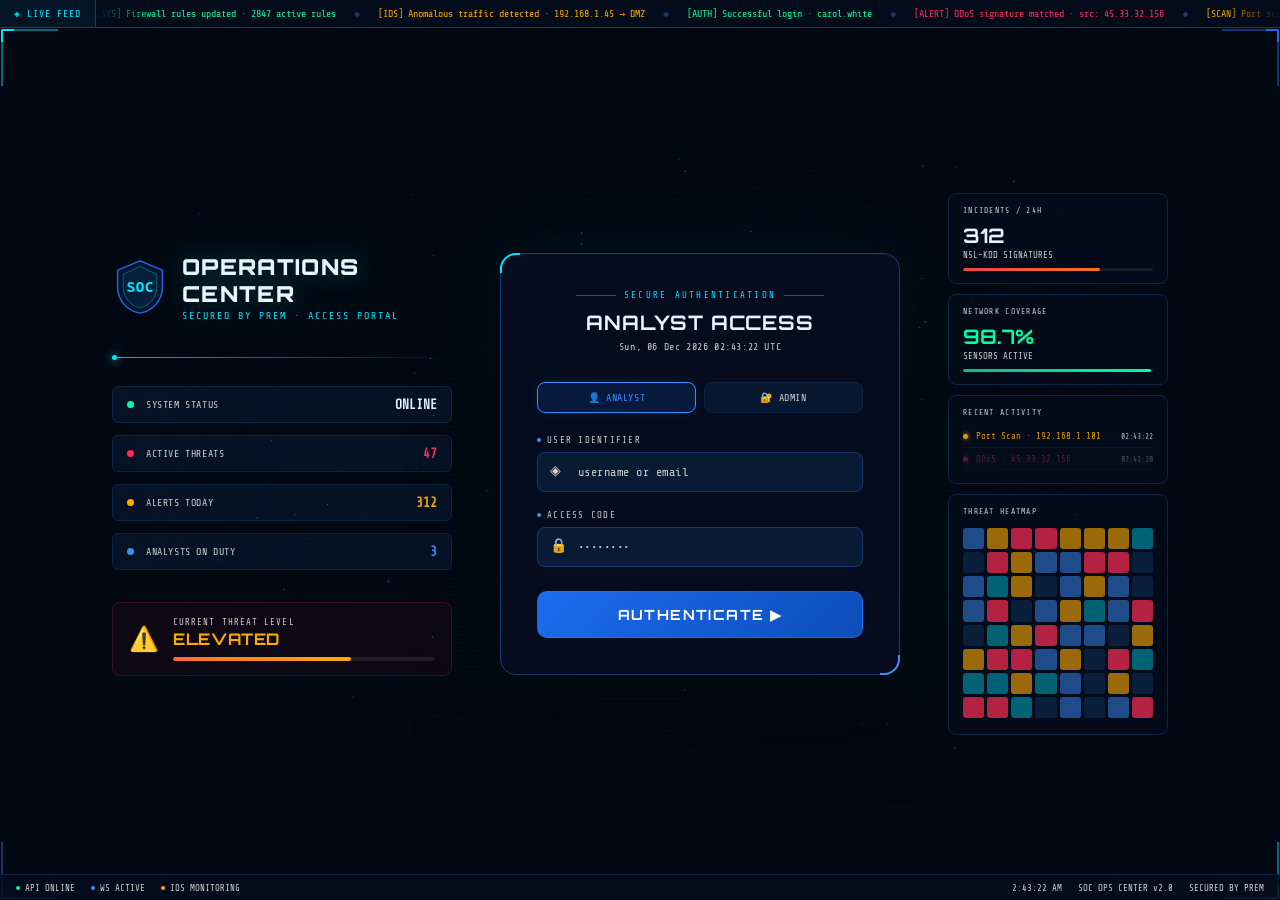
==== commit c238747c: "Update dashboard.html" ====
--- a/dashboard.html
+++ b/dashboard.html
@@ -6,7 +6,7 @@
 <meta http-equiv="Cache-Control" content="no-cache, no-store, must-revalidate"/>
 <meta http-equiv="Pragma" content="no-cache"/>
 <meta http-equiv="Expires" content="0"/>
-<title>SOC Operations Center · SECURED BY PREM</title>
+<title>SOC Operations Center · NSL-KDD</title>
 <style>
 /* style.css — SOC Operations Center v6 · Professional Palette */
 @import url('https://fonts.googleapis.com/css2?family=IBM+Plex+Mono:wght@400;600&family=Inter:wght@400;500;600;700&display=swap');
@@ -20,8 +20,8 @@
   --b1:  rgba(30,55,90,.5);  /* border 1 */
   --b2:  rgba(30,55,90,.35); /* border 2 */
   --t1:  #e2e8f0;
-  --t2:  #cfcfcf;
-  --t3:  #cfcfcf;
+  --t2:  #94a3b8;
+  --t3:  #475569;
   --blue:  #3b82f6;
   --blue2: #60a5fa;
   --green: #10b981;
@@ -325,15 +325,15 @@
     <div class="lg-icon">🛡️</div>
     <div>
       <div class="lg-name">SOC OPERATIONS CENTER</div>
-      <div class="lg-ver">SECURED BY PREM · v2.0</div>
+      <div class="lg-ver">NSL-KDD · v6.0</div>
     </div>
   </div>
   <div class="topbar-spacer"></div>
   <div class="topbar-actions">
     <button id="simulateBtn" class="btn bs">⚡ Simulate</button>
-    <button id="liveIndicator" class="btn bs"><span id="liveHeaderDot"></span> Live Feed</button>
+    <button id="liveIndicator"><span id="liveHeaderDot"></span> Live Feed</button>
     <div class="notif-wrap">
-      <button id="notifBtn" class="btn bs">🔔 Alerts<span id="nbadge" class="hidden"></span></button>
+      <button id="notifBtn">🔔 Alerts<span id="nbadge" class="hidden"></span></button>
       <div id="notifPanel" class="hidden">
         <div class="pnl-hdr"><span>Notifications</span><button class="xbtn" id="notifClose">✕</button></div>
         <div id="notifList" style="overflow-y:auto;flex:1;padding:8px"></div>
@@ -430,7 +430,7 @@
 <div class="view hidden" id="v-analytics">
   <div style="display:flex;align-items:center;margin-bottom:12px">
     <div style="font-size:16px;font-weight:700">📊 Threat Analytics</div>
-    <span style="font-size:11px;color:var(--t3);font-weight:400;margin-left:8px">NSL-KDD Dataset</span>
+    <span style="font-size:11px;color:var(--t3);font-weight:400;margin-left:8px">NSL-KDD</span>
   </div>
   <div id="anaKpi"></div>
   <div id="anaGrid1"></div>
@@ -608,12 +608,12 @@
 // ===== AUTH MODULE =====
 // All helpers prefixed with _a to avoid any global name conflicts
 var DEFAULT_AUTH_USERS=[
-  {id:"admin",username:"admin",password:"Securedbyprem@123",name:"Administrator",role:"Admin",shift:"24/7",color:"av-e",email:"admin@sp.com",isAdmin:true,active:true},
-  {id:"m1",username:"prem.ps",password:"Prem@123",name:"Prem Santhanam",role:"Senior Analyst",shift:"Day",color:"av-a",email:"prem@sp.com",isAdmin:false,active:true},
-  {id:"m2",username:"shivani.ps",password:"Shivani@123",name:"Shivani PS",role:"SOC Manager",shift:"Day",color:"av-d",email:"shivani@sp.com",isAdmin:false,active:true},
-  {id:"m3",username:"himaja.vellanki",password:"Himaja@123",name:"Himaja Vellanki",role:"Malware Analyst",shift:"Night",color:"av-b",email:"himaja@sp.com",isAdmin:false,active:true},
-  {id:"m4",username:"mika.patel",password:"Mika@123",name:"Mika Patel",role:"Tier 2 Analyst",shift:"Day",color:"av-c",email:"mika@sp.com",isAdmin:false,active:true},
-  {id:"m5",username:"sahithi.d",password:"Sahithi@123",name:"Sahithi",role:"Junior Analyst",shift:"Night",color:"av-e",email:"sahithi@sp.com",isAdmin:false,active:true}
+  {id:"admin",username:"admin",password:"admin",name:"Administrator",role:"Admin",shift:"24/7",color:"av-e",email:"admin@soc.io",isAdmin:true,active:true},
+  {id:"m1",username:"alice.chen",password:"soc123",name:"Alice Chen",role:"Senior Analyst",shift:"Day",color:"av-a",email:"alice@soc.io",isAdmin:false,active:true},
+  {id:"m2",username:"bob.martinez",password:"soc123",name:"Bob Martinez",role:"Threat Hunter",shift:"Day",color:"av-d",email:"bob@soc.io",isAdmin:false,active:true},
+  {id:"m3",username:"carol.white",password:"soc123",name:"Carol White",role:"IR Specialist",shift:"Night",color:"av-b",email:"carol@soc.io",isAdmin:false,active:true},
+  {id:"m4",username:"david.kim",password:"soc123",name:"David Kim",role:"Tier 2 Analyst",shift:"Day",color:"av-c",email:"david@soc.io",isAdmin:false,active:true},
+  {id:"m5",username:"eve.johnson",password:"soc123",name:"Eve Johnson",role:"Junior Analyst",shift:"Night",color:"av-e",email:"eve@soc.io",isAdmin:false,active:true}
 ];
 var ALL_ROLES=["Admin","Senior Analyst","Threat Hunter","IR Specialist","Tier 2 Analyst","Junior Analyst","SOC Manager","Forensic Analyst","Malware Analyst"];
 var ALL_SHIFTS=["Day","Night","Weekend","24/7"];
@@ -1202,7 +1202,7 @@
 var amState={data:[],filterType:"all",selectedCountry:null,ready:false};
 var _g={scene:null,cam:null,ren:null,globe:null,atmos:null,grat:null,
         markers:[],arcs:[],stars:null,
-        dragging:true,sx:0,sy:0,rx:0,ry:0,trx:0,try_:0,
+        dragging:false,sx:0,sy:0,rx:0,ry:0,trx:0,try_:0,
         autoRot:true,rotSpd:0.0008,
         zoom:2.6,minZ:1.6,maxZ:5.8,
         theme:"cyber",animId:null,t0:Date.now(),R:1.0};
@@ -1917,15 +1917,46 @@
 var currentPage=1, PAGE_SIZE=50;
 var members=null,groups=null;
 try{members=JSON.parse(localStorage.getItem("soc_members")||"null");}catch(e){members=null;}
+
+// ── Real-time update handler — called by live-feed.js when alert_updated WS msg arrives ──
+function onAlertUpdated(d){
+  if(!d||!d.alert_id||!d.changes) return;
+  var chg=d.changes;
+
+  // Patch master alerts array in-place
+  var idx=alerts.findIndex(function(x){return x.alert_id===d.alert_id;});
+  if(idx>=0){
+    if(chg.status)               alerts[idx].status              = chg.status;
+    if(chg.assigned_to)          alerts[idx].assigned_to         = chg.assigned_to;
+    if(chg.custom_title)         alerts[idx].custom_title         = chg.custom_title;
+    if(chg.custom_description)   alerts[idx].custom_description   = chg.custom_description;
+    if(chg.playbook_result)      alerts[idx].playbook_result      = chg.playbook_result;
+    if(chg.history)              alerts[idx].history              = chg.history;
+  }
+
+  // Patch overrides so filter/status display stays in sync
+  if(!overrides[d.alert_id]) overrides[d.alert_id]={};
+  if(chg.status)      overrides[d.alert_id].status   = chg.status;
+  if(chg.assigned_to) overrides[d.alert_id].assignee = chg.assigned_to;
+
+  // Re-render silently — no page reset, no scroll jump
+  applyFilters();
+  if(typeof renderStats==="function") renderStats(typeof stats!=="undefined"?stats:{});
+
+  // Notify the current user
+  var who = chg.assigned_to ? (" → "+chg.assigned_to) : "";
+  var st  = chg.status      ? (" ["+chg.status+"]")   : "";
+  addNotification("🔄 "+d.alert_id+st+who+" (updated by another analyst)");
+}
 try{groups=JSON.parse(localStorage.getItem("soc_groups")||"null");}catch(e){groups=null;}
 try{overrides=JSON.parse(localStorage.getItem("soc_overrides")||"{}");}catch(e){overrides={};}
 
 var DEFAULT_MEMBERS=[
-  {id:"m1",name:"Prem Santhanam",  role:"Senior Analyst",    shift:"Day",  color:"av-a",email:"prem@sp.com"},
-  {id:"m2",name:"Shivani PS",role:"SOC Managaer",     shift:"Day",  color:"av-d",email:"shivani@sp.com"},
-  {id:"m3",name:"Himaja Vellanki", role:"Malware Analyst",     shift:"Night",color:"av-b",email:"himaja@sp.com"},
-  {id:"m4",name:"Mika Patel",   role:"Tier 2 Analyst",   shift:"Weekend",  color:"av-c",email:"mika@sp.com"},
-  {id:"m5",name:"Sahithi", role:"Junior Analyst",    shift:"Night",color:"av-e",email:"sahithi@sp.com"},
+  {id:"m1",name:"Alice Chen",  role:"Senior Analyst",    shift:"Day",  color:"av-a",email:"alice@soc.io"},
+  {id:"m2",name:"Bob Martinez",role:"Threat Hunter",     shift:"Day",  color:"av-d",email:"bob@soc.io"},
+  {id:"m3",name:"Carol White", role:"IR Specialist",     shift:"Night",color:"av-b",email:"carol@soc.io"},
+  {id:"m4",name:"David Kim",   role:"Tier 2 Analyst",   shift:"Day",  color:"av-c",email:"david@soc.io"},
+  {id:"m5",name:"Eve Johnson", role:"Junior Analyst",    shift:"Night",color:"av-e",email:"eve@soc.io"},
 ];
 var DEFAULT_GROUPS=[
   {id:"g1",name:"Day Shift",         icon:"☀️",color:"#f59e0b",members:["m1","m2","m4"]},
@@ -2027,7 +2058,7 @@
   var SERVICES=["http","ftp","ssh","smtp","domain","telnet","other","private","sql_net","finger"];
   var FLAGS=["SF","S0","REJ","RSTO","S1","OTH"];
   var STATUS_P=["new","new","new","new","investigating","investigating","investigating","resolved","resolved","false_positive","escalated"];
-  var ANALYSTS=["Prem Santhanam","Shivani PS","Himaja Vellanki","Mika Patel","Sahithi"];
+  var ANALYSTS=["Alice Chen","Bob Martinez","Carol White","David Kim","Eve Johnson"];
   var RECOMMENDED={"dos_attack":"Block attacking IPs, activate rate-limiting, engage upstream scrubbing","port_scan":"Block recon IP, audit exposed services, review firewall rules","brute_force":"Block source IP, enforce MFA, reset affected credentials","web_attack":"Update WAF rules, patch vulnerable endpoints, review logs","sql_injection":"Sanitise inputs, rotate DB credentials, audit schema","malware_detection":"Isolate host immediately, capture memory image, run forensic analysis","data_exfiltration":"Block egress channel, preserve forensic evidence, notify data owner","vulnerability_exploit":"Apply patch immediately, isolate affected host, scan for lateral movement"};
   var now=Date.now(); var alerts=[];
   for(var i=0;i<100;i++){
@@ -2117,7 +2148,7 @@
   try{stored=JSON.parse(localStorage.getItem("soc_members"));}catch(e){}
   if(stored&&stored.length) return stored.map(function(m){return m.name;});
   /* fallback — default analysts hardcoded as safety net */
-  return ["Prem Santhanam","Shivani PS","Himaja Vellanki","Mika Patel","Sahithi"];
+  return ["Alice Chen","Bob Martinez","Carol White","David Kim","Eve Johnson"];
 }
 
 function reassignAlerts(alertList){
@@ -2298,13 +2329,44 @@
     '</div>'+
     '</div>',
     [{label:"Save Profile",cls:"bp",fn:function(){
-      var id=a.alert_id; if(!overrides[id])overrides[id]={};
-      overrides[id].title=document.getElementById("ap-t").value;
-      overrides[id].description=document.getElementById("ap-d").value;
-      overrides[id].assignee=document.getElementById("ap-a").value;
-      overrides[id].status=document.getElementById("ap-s").value;
-      saveOv(); applyFilters(); closeModal();
-      addNotification("✅ Profile saved — "+id);
+      var id=a.alert_id;
+      var newTitle    = document.getElementById("ap-t").value;
+      var newDesc     = document.getElementById("ap-d").value;
+      var newAssignee = document.getElementById("ap-a").value;
+      var newStatus   = document.getElementById("ap-s").value;
+
+      // ── Optimistic local update (instant UI feedback) ──────────────────────
+      if(!overrides[id]) overrides[id]={};
+      overrides[id].title       = newTitle;
+      overrides[id].description = newDesc;
+      overrides[id].assignee    = newAssignee;
+      overrides[id].status      = newStatus;
+      // also patch the master alerts array so stats update immediately
+      var idx = alerts.findIndex(function(x){return x.alert_id===id;});
+      if(idx>=0){
+        if(newTitle)       alerts[idx].custom_title       = newTitle;
+        if(newDesc)        alerts[idx].custom_description = newDesc;
+        if(newAssignee)    alerts[idx].assigned_to        = newAssignee;
+        if(newStatus)      alerts[idx].status             = newStatus;
+      }
+      applyFilters(); closeModal();
+      addNotification("⏳ Saving — "+id+"…");
+
+      // ── Persist to backend (Supabase via API) ──────────────────────────────
+      fetch(API_BASE_URL+"/api/alerts/update",{
+        method:"POST",
+        headers:{"Content-Type":"application/json"},
+        body:JSON.stringify({alert_id:id,title:newTitle,description:newDesc,
+                             assignee:newAssignee,status:newStatus})
+      }).then(function(r){return r.json();}).then(function(d){
+        if(d.ok){
+          addNotification("✅ Saved & synced — "+id);
+        } else {
+          addNotification("⚠️ Saved locally, sync failed — "+id);
+        }
+      }).catch(function(){
+        addNotification("⚠️ Saved locally, backend unreachable — "+id);
+      });
     }},{label:"Cancel",cls:"bs",fn:closeModal}]
   );
 }
@@ -2873,7 +2935,7 @@
       '<div class="rpt-stripe"></div>'+
       '<div class="rpt-hdr-body">'+
         '<div>'+
-          '<div style="font-size:9px;font-family:var(--mono);color:var(--t3);letter-spacing:.12em;text-transform:uppercase;margin-bottom:5px">Security Operations Center · Shift Handover Report · Secured By Prem</div>'+
+          '<div style="font-size:9px;font-family:var(--mono);color:var(--t3);letter-spacing:.12em;text-transform:uppercase;margin-bottom:5px">Security Operations Center · Shift Handover Report</div>'+
           '<div style="font-size:22px;font-weight:700;letter-spacing:-.4px">Threat Assessment & Incident Analysis</div>'+
           '<div style="font-size:10px;color:var(--t3);margin-top:5px;font-family:var(--mono)">'+
             'Generated: '+new Date().toLocaleString()+' · NSL-KDD Dataset · CONFIDENTIAL'+
@@ -2948,7 +3010,7 @@
        ["rs-low","Housekeeping",["Archive confirmed false positives","Review detection model accuracy trends","Document new attack patterns observed"]],
       ].map(function(s){return '<div style="margin-bottom:11px"><div class="rfind"><span class="rsev '+s[0]+'">'+s[1].toUpperCase()+'</span><ul style="margin-top:8px;padding-left:18px">'+s[2].map(function(i){return '<li style="font-size:11px;color:var(--t2);margin-bottom:4px">'+i+'</li>';}).join("")+'</ul></div></div>';}).join("")+
     '</div></div>'+
-    '<div style="text-align:center;font-size:10px;color:var(--t3);font-family:var(--mono);padding:8px 0">Generated '+new Date().toISOString()+' · SOC Operations Center · SECURED BY PREM · CONFIDENTIAL</div>';
+    '<div style="text-align:center;font-size:10px;color:var(--t3);font-family:var(--mono);padding:8px 0">Generated '+new Date().toISOString()+' · SOC Operations Center · NSL-KDD · CONFIDENTIAL</div>';
 
   // Wire up click handlers for report rows
   el.querySelectorAll(".rpt-alert-row").forEach(function(row){
@@ -3167,6 +3229,3 @@
 
 </body>
 </html>
-
-
-
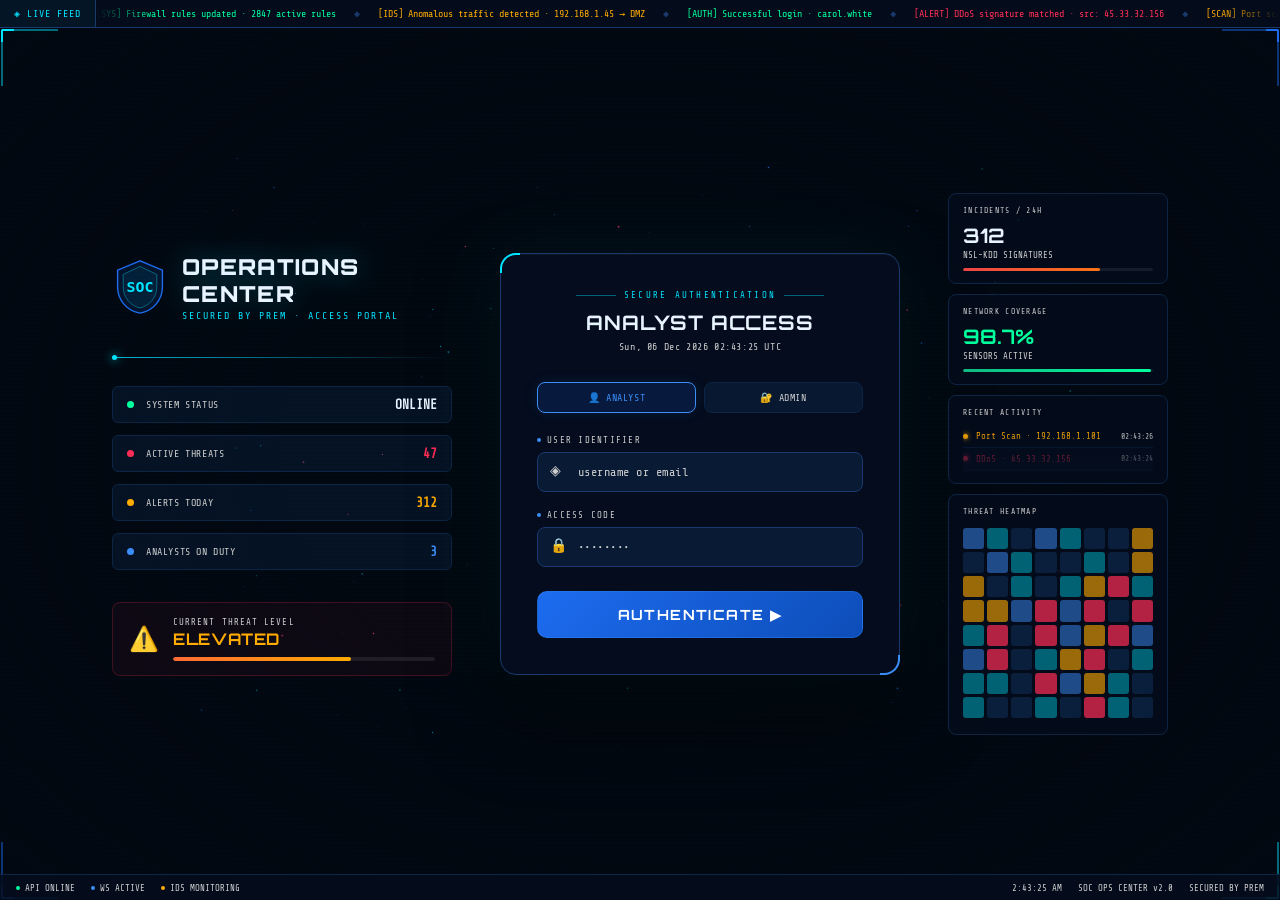
==== commit b87443a0: "Update dashboard.html" ====
--- a/dashboard.html
+++ b/dashboard.html
@@ -1157,21 +1157,38 @@
 }
 function connectWS(){
   try{
+    console.log("[WS] Connecting to:", WS_URL);
     var ws=new WebSocket(WS_URL); liveFeedState.ws=ws;
-    ws.onopen=function(){liveFeedState.isConnected=true;updateLiveFeedUI();};
+    ws.onopen=function(){
+      liveFeedState.isConnected=true;updateLiveFeedUI();
+      console.log("[WS] ✅ Connected to backend WebSocket");
+    };
     ws.onmessage=function(e){
       try{var d=JSON.parse(e.data);
+        console.log("[WS] Message received:", d.type, d);
         if(d.type==="new_alert"&&d.alert){
           liveFeedState.recentAlerts=[d.alert].concat(liveFeedState.recentAlerts).slice(0,20);
           liveFeedState.totalToday++; updateLiveFeedUI();
           if(typeof addNotification==="function")addNotification("🚨 "+(d.alert.alert_type||"").replace(/_/g," ")+" on "+(d.alert.asset_name||"?"));
         }
-        if(d.type==="alert_updated"&&typeof onAlertUpdated==="function")onAlertUpdated(d);
-      }catch(err){}
+        if(d.type==="alert_updated"){
+          console.log("[WS] alert_updated received for", d.alert_id, "— calling onAlertUpdated");
+          if(typeof onAlertUpdated==="function") onAlertUpdated(d);
+          else console.warn("[WS] onAlertUpdated is not defined!");
+        }
+      }catch(err){console.error("[WS] Message parse error:", err);}
     };
-    ws.onerror=function(){liveFeedState.isConnected=false;updateLiveFeedUI();};
-    ws.onclose=function(){liveFeedState.isConnected=false;updateLiveFeedUI();setTimeout(connectWS,5000);};
-  }catch(err){liveFeedState.isConnected=false;updateLiveFeedUI();setTimeout(connectWS,5000);}
+    ws.onerror=function(e){liveFeedState.isConnected=false;updateLiveFeedUI();console.error("[WS] Error:", e);};
+    ws.onclose=function(e){
+      liveFeedState.isConnected=false;updateLiveFeedUI();
+      console.warn("[WS] Closed (code="+e.code+"). Reconnecting in 5s...");
+      setTimeout(connectWS,5000);
+    };
+  }catch(err){
+    liveFeedState.isConnected=false;updateLiveFeedUI();
+    console.error("[WS] connectWS threw:", err);
+    setTimeout(connectWS,5000);
+  }
 }
 function updateLiveFeedUI(){
   var dot=document.getElementById("liveFeedStatusDot"),txt=document.getElementById("liveFeedStatusText"),
@@ -1920,11 +1937,16 @@
 
 // ── Real-time update handler — called by live-feed.js when alert_updated WS msg arrives ──
 function onAlertUpdated(d){
-  if(!d||!d.alert_id||!d.changes) return;
+  console.log("[SYNC] onAlertUpdated fired:", d);
+  if(!d||!d.alert_id||!d.changes){
+    console.warn("[SYNC] Invalid payload — missing alert_id or changes");
+    return;
+  }
   var chg=d.changes;
 
   // Patch master alerts array in-place
   var idx=alerts.findIndex(function(x){return x.alert_id===d.alert_id;});
+  console.log("[SYNC] Alert index in local array:", idx, "| Total alerts:", alerts.length);
   if(idx>=0){
     if(chg.status)               alerts[idx].status              = chg.status;
     if(chg.assigned_to)          alerts[idx].assigned_to         = chg.assigned_to;
@@ -1932,6 +1954,9 @@
     if(chg.custom_description)   alerts[idx].custom_description   = chg.custom_description;
     if(chg.playbook_result)      alerts[idx].playbook_result      = chg.playbook_result;
     if(chg.history)              alerts[idx].history              = chg.history;
+    console.log("[SYNC] ✅ Patched alerts["+idx+"] — status:", alerts[idx].status);
+  } else {
+    console.warn("[SYNC] ⚠️ alert_id not found in local alerts array:", d.alert_id);
   }
 
   // Patch overrides so filter/status display stays in sync
@@ -1947,6 +1972,7 @@
   var who = chg.assigned_to ? (" → "+chg.assigned_to) : "";
   var st  = chg.status      ? (" ["+chg.status+"]")   : "";
   addNotification("🔄 "+d.alert_id+st+who+" (updated by another analyst)");
+  console.log("[SYNC] ✅ Re-render complete — notification shown");
 }
 try{groups=JSON.parse(localStorage.getItem("soc_groups")||"null");}catch(e){groups=null;}
 try{overrides=JSON.parse(localStorage.getItem("soc_overrides")||"{}");}catch(e){overrides={};}
@@ -2353,19 +2379,27 @@
       addNotification("⏳ Saving — "+id+"…");
 
       // ── Persist to backend (Supabase via API) ──────────────────────────────
-      fetch(API_BASE_URL+"/api/alerts/update",{
+      var _url = API_BASE_URL+"/api/alerts/update";
+      var _body = {alert_id:id,title:newTitle,description:newDesc,assignee:newAssignee,status:newStatus};
+      console.log("[SAVE] POSTing to:", _url, "body:", _body);
+      fetch(_url,{
         method:"POST",
         headers:{"Content-Type":"application/json"},
-        body:JSON.stringify({alert_id:id,title:newTitle,description:newDesc,
-                             assignee:newAssignee,status:newStatus})
-      }).then(function(r){return r.json();}).then(function(d){
+        body:JSON.stringify(_body)
+      }).then(function(r){
+        console.log("[SAVE] Response status:", r.status);
+        return r.json();
+      }).then(function(d){
+        console.log("[SAVE] Response body:", d);
         if(d.ok){
           addNotification("✅ Saved & synced — "+id);
         } else {
           addNotification("⚠️ Saved locally, sync failed — "+id);
+          console.warn("[SAVE] Backend returned error:", d);
         }
-      }).catch(function(){
+      }).catch(function(err){
         addNotification("⚠️ Saved locally, backend unreachable — "+id);
+        console.error("[SAVE] Fetch failed:", err);
       });
     }},{label:"Cancel",cls:"bs",fn:closeModal}]
   );
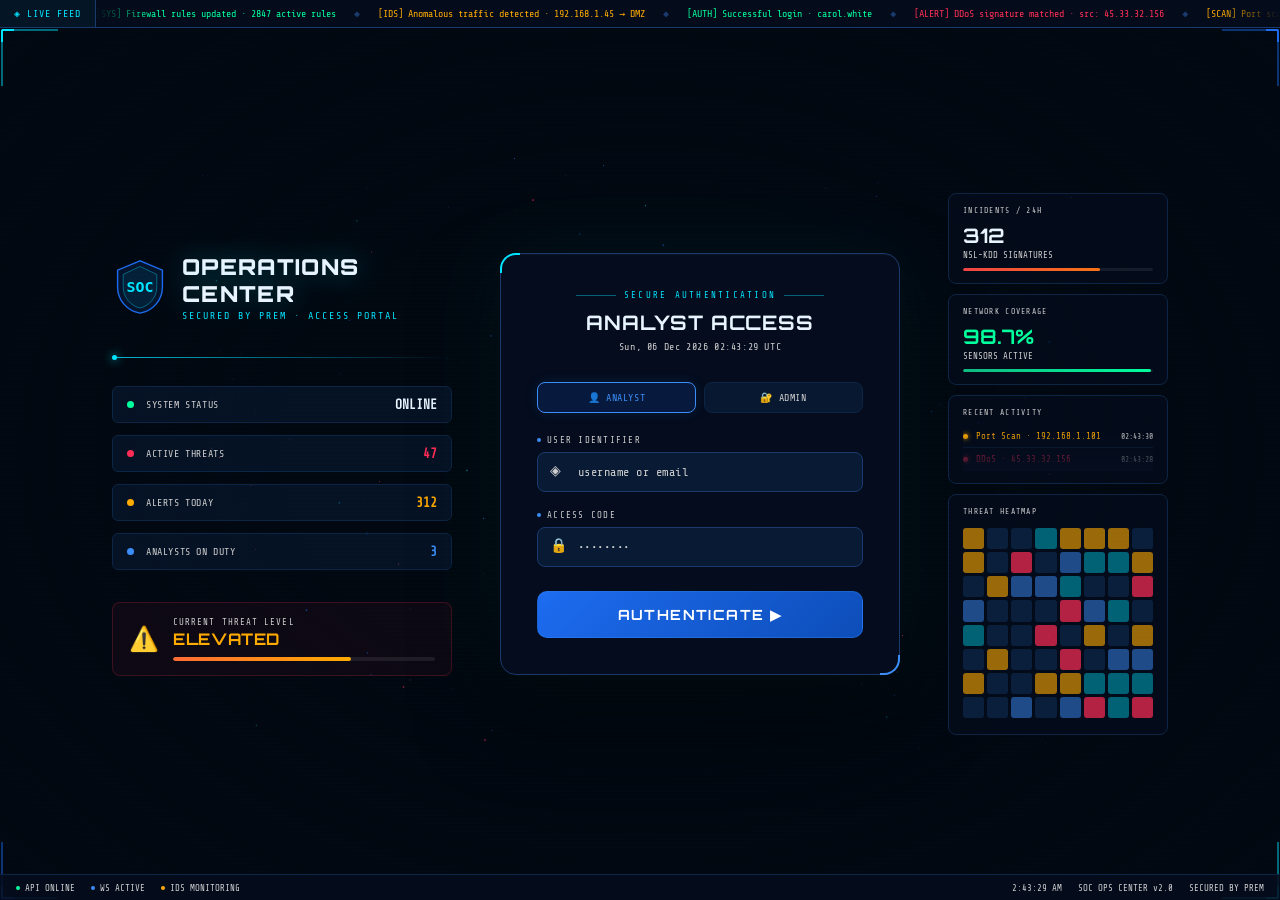
==== commit b1ba5618: "Update dashboard.html" ====
--- a/dashboard.html
+++ b/dashboard.html
@@ -1964,9 +1964,27 @@
   if(chg.status)      overrides[d.alert_id].status   = chg.status;
   if(chg.assigned_to) overrides[d.alert_id].assignee = chg.assigned_to;
 
-  // Re-render silently — no page reset, no scroll jump
+  // ── Re-render ALL tabs that are affected by alert data changes ──────────────
+
+  // Always update the alerts tab (it may be hidden but data must be correct)
   applyFilters();
+
+  // Always update the KPI stat cards
   if(typeof renderStats==="function") renderStats(typeof stats!=="undefined"?stats:{});
+
+  // Re-render whichever tab is currently visible
+  try{
+    var _av = document.querySelector(".ntab.active");
+    if(_av){
+      var _v = _av.getAttribute("data-v");
+      console.log("[SYNC] Active tab:", _v, "— re-rendering...");
+      if(_v==="analytics")   { try{renderAnalytics();}  catch(e){console.error("[SYNC] analytics:",e);} }
+      if(_v==="team")         { try{renderTeam();}       catch(e){console.error("[SYNC] team:",e);} }
+      if(_v==="attack-map")   { try{updateAttackMap(alerts);}catch(e){console.error("[SYNC] attackmap:",e);} }
+      if(_v==="shift-report") { try{generateShiftReport();}catch(e){console.error("[SYNC] shiftreport:",e);} }
+      if(_v==="threat-intel") { renderThreatIntel().catch(function(e){console.error("[SYNC] threatintel:",e);}); }
+    }
+  }catch(_syncTabErr){ console.warn("[SYNC] tab re-render error:",_syncTabErr); }
 
   // Notify the current user
   var who = chg.assigned_to ? (" → "+chg.assigned_to) : "";
@@ -2375,7 +2393,21 @@
         if(newAssignee)    alerts[idx].assigned_to        = newAssignee;
         if(newStatus)      alerts[idx].status             = newStatus;
       }
-      applyFilters(); closeModal();
+      // Re-render alerts tab + active tab immediately on this machine
+      applyFilters();
+      if(typeof renderStats==="function") renderStats(typeof stats!=="undefined"?stats:{});
+      try{
+        var _av2=document.querySelector(".ntab.active");
+        if(_av2){
+          var _v2=_av2.getAttribute("data-v");
+          if(_v2==="analytics")   { try{renderAnalytics();}catch(e){} }
+          if(_v2==="team")         { try{renderTeam();}catch(e){} }
+          if(_v2==="attack-map")   { try{updateAttackMap(alerts);}catch(e){} }
+          if(_v2==="shift-report") { try{generateShiftReport();}catch(e){} }
+          if(_v2==="threat-intel") { renderThreatIntel().catch(function(e){}); }
+        }
+      }catch(e){}
+      closeModal();
       addNotification("⏳ Saving — "+id+"…");
 
       // ── Persist to backend (Supabase via API) ──────────────────────────────
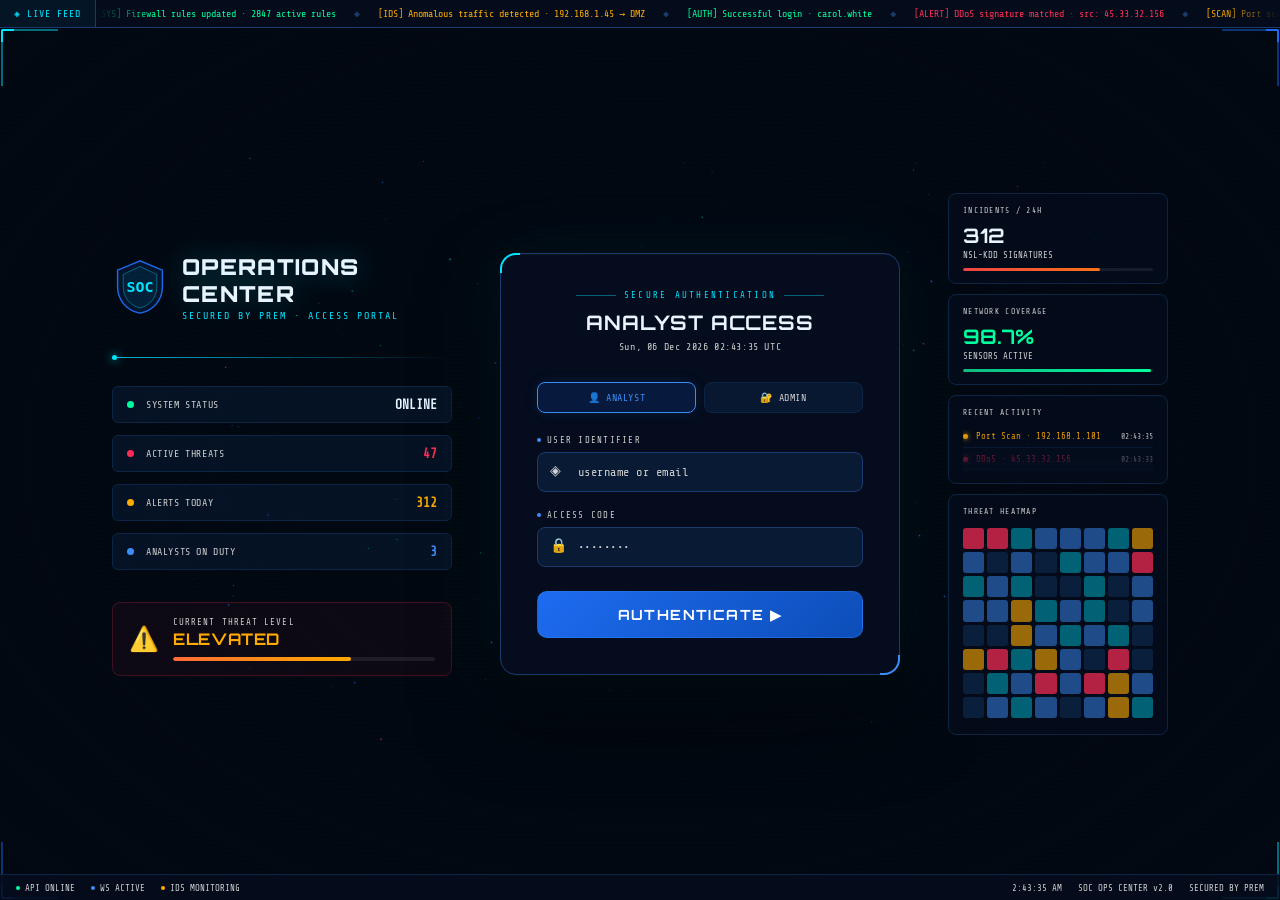
==== commit b7b7fce0: "Update dashboard.html" ====
--- a/dashboard.html
+++ b/dashboard.html
@@ -1966,25 +1966,39 @@
 
   // ── Re-render ALL tabs that are affected by alert data changes ──────────────
 
+  // Recompute stats from local alerts[] so KPI cards are immediately accurate
+  if(typeof recomputeStats==="function") recomputeStats();
+
   // Always update the alerts tab (it may be hidden but data must be correct)
   applyFilters();
 
   // Always update the KPI stat cards
-  if(typeof renderStats==="function") renderStats(typeof stats!=="undefined"?stats:{});
+  if(typeof renderStats==="function") renderStats();
 
   // Re-render whichever tab is currently visible
   try{
+    // Find active tab — check both .ntab.active and the visible .view element
     var _av = document.querySelector(".ntab.active");
-    if(_av){
-      var _v = _av.getAttribute("data-v");
-      console.log("[SYNC] Active tab:", _v, "— re-rendering...");
-      if(_v==="analytics")   { try{renderAnalytics();}  catch(e){console.error("[SYNC] analytics:",e);} }
-      if(_v==="team")         { try{renderTeam();}       catch(e){console.error("[SYNC] team:",e);} }
-      if(_v==="attack-map")   { try{updateAttackMap(alerts);}catch(e){console.error("[SYNC] attackmap:",e);} }
-      if(_v==="shift-report") { try{generateShiftReport();}catch(e){console.error("[SYNC] shiftreport:",e);} }
-      if(_v==="threat-intel") { renderThreatIntel().catch(function(e){console.error("[SYNC] threatintel:",e);}); }
+    var _v  = _av ? _av.getAttribute("data-v") : null;
+
+    // Fallback: detect by which view div is NOT hidden
+    if(!_v){
+      var _views=["alerts","analytics","team","attack-map","shift-report","threat-intel"];
+      for(var _vi=0;_vi<_views.length;_vi++){
+        var _vel=document.getElementById("v-"+_views[_vi]);
+        if(_vel && !_vel.classList.contains("hidden")){ _v=_views[_vi]; break; }
+      }
     }
-  }catch(_syncTabErr){ console.warn("[SYNC] tab re-render error:",_syncTabErr); }
+
+    console.log("[SYNC] Active tab detected:", _v, "— re-rendering...");
+    if(_v==="alerts")       { /* already done via applyFilters() above */ }
+    else if(_v==="analytics")   { renderAnalytics(); }
+    else if(_v==="team")         { renderTeam(); }
+    else if(_v==="attack-map")   { updateAttackMap(alerts); }
+    else if(_v==="shift-report") { generateShiftReport(); }
+    else if(_v==="threat-intel") { renderThreatIntel().catch(function(e){console.error("[SYNC] threatintel:",e);}); }
+    else { console.warn("[SYNC] Unknown active tab:", _v); }
+  }catch(_syncTabErr){ console.error("[SYNC] tab re-render error:",_syncTabErr); }
 
   // Notify the current user
   var who = chg.assigned_to ? (" → "+chg.assigned_to) : "";
@@ -2159,6 +2173,38 @@
 }
 
 // ── Stats Cards ───────────────────────────────────────────────────────────────
+// ── Recompute stats locally from alerts[] — called after every WS patch ──────
+// This keeps KPI cards accurate without waiting for the 30s loadData() poll.
+function recomputeStats(){
+  if(!alerts||!alerts.length) return;
+  var sc={new:0,investigating:0,resolved:0,false_positive:0,escalated:0};
+  var tc={}, ac={}, wl={}, risks=[];
+  alerts.forEach(function(a){
+    var st = (overrides[a.alert_id]&&overrides[a.alert_id].status)||a.status||"new";
+    sc[st] = (sc[st]||0)+1;
+    tc[a.alert_type] = (tc[a.alert_type]||0)+1;
+    ac[a.asset_name||"?"] = (ac[a.asset_name||"?"]||0)+1;
+    var n = (overrides[a.alert_id]&&overrides[a.alert_id].assignee)||a.assigned_to||"Unassigned";
+    wl[n] = (wl[n]||0)+1;
+    if(a.risk_score) risks.push(+a.risk_score);
+  });
+  var avgRisk = risks.length ? Math.round(risks.reduce(function(a,b){return a+b;},0)/risks.length) : 0;
+  // Patch the global stats object in-place so renderStats() picks it up
+  if(!stats) stats={};
+  stats.total_alerts_processed   = alerts.length;
+  stats.alerts_investigating      = sc.investigating||0;
+  stats.alerts_resolved           = sc.resolved||0;
+  stats.false_positives_filtered  = sc.false_positive||0;
+  stats.alerts_escalated          = sc.escalated||0;
+  stats.time_saved_hours          = Math.round(alerts.length*0.35*10)/10;
+  stats.avg_risk_score            = avgRisk;
+  stats.status_counts             = sc;
+  stats.type_counts               = tc;
+  stats.asset_counts              = ac;
+  stats.analyst_workload          = wl;
+  // model_accuracy stays as-is from backend
+}
+
 function renderStats(){
   if(!stats)return;
   setText("s-tot",stats.total_alerts_processed||0);
@@ -2394,19 +2440,25 @@
         if(newStatus)      alerts[idx].status             = newStatus;
       }
       // Re-render alerts tab + active tab immediately on this machine
+      if(typeof recomputeStats==="function") recomputeStats();
       applyFilters();
-      if(typeof renderStats==="function") renderStats(typeof stats!=="undefined"?stats:{});
+      if(typeof renderStats==="function") renderStats();
       try{
         var _av2=document.querySelector(".ntab.active");
-        if(_av2){
-          var _v2=_av2.getAttribute("data-v");
-          if(_v2==="analytics")   { try{renderAnalytics();}catch(e){} }
-          if(_v2==="team")         { try{renderTeam();}catch(e){} }
-          if(_v2==="attack-map")   { try{updateAttackMap(alerts);}catch(e){} }
-          if(_v2==="shift-report") { try{generateShiftReport();}catch(e){} }
-          if(_v2==="threat-intel") { renderThreatIntel().catch(function(e){}); }
+        var _v2=_av2?_av2.getAttribute("data-v"):null;
+        if(!_v2){
+          var _vlist=["alerts","analytics","team","attack-map","shift-report","threat-intel"];
+          for(var _vli=0;_vli<_vlist.length;_vli++){
+            var _vle=document.getElementById("v-"+_vlist[_vli]);
+            if(_vle&&!_vle.classList.contains("hidden")){_v2=_vlist[_vli];break;}
+          }
         }
-      }catch(e){}
+        if(_v2==="analytics")   { try{renderAnalytics();}catch(e){console.error(e);} }
+        else if(_v2==="team")    { try{renderTeam();}catch(e){console.error(e);} }
+        else if(_v2==="attack-map")   { try{updateAttackMap(alerts);}catch(e){console.error(e);} }
+        else if(_v2==="shift-report") { try{generateShiftReport();}catch(e){console.error(e);} }
+        else if(_v2==="threat-intel") { renderThreatIntel().catch(function(e){console.error(e);}); }
+      }catch(e){console.error("[OPT] tab render error:",e);}
       closeModal();
       addNotification("⏳ Saving — "+id+"…");
 
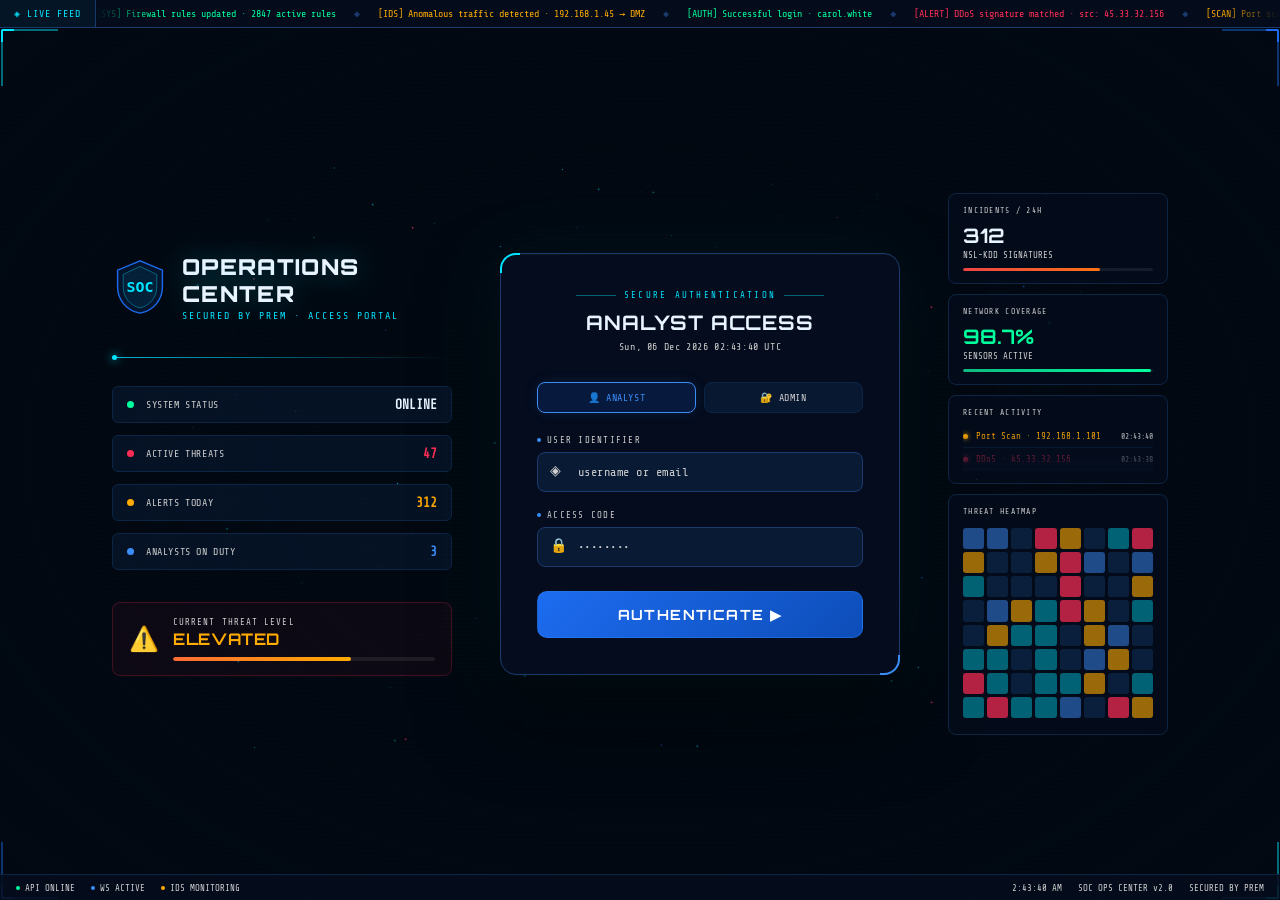
==== commit 1b6e7a92: "Update dashboard.html" ====
--- a/dashboard.html
+++ b/dashboard.html
@@ -1935,6 +1935,34 @@
 var members=null,groups=null;
 try{members=JSON.parse(localStorage.getItem("soc_members")||"null");}catch(e){members=null;}
 
+// ── Active tab detector — reads from DOM view visibility (most reliable source) ──
+function getActiveTab(){
+  var order=["alerts","analytics","team","attack-map","shift-report","threat-intel"];
+  // Primary: check .ntab.active button
+  var btn=document.querySelector(".ntab.active");
+  if(btn){ var v=btn.getAttribute("data-v"); if(v) return v; }
+  // Fallback: check which view div is NOT hidden
+  for(var i=0;i<order.length;i++){
+    var el=document.getElementById("v-"+order[i]);
+    if(el && !el.classList.contains("hidden")) return order[i];
+  }
+  return "alerts"; // default
+}
+
+// ── Re-render the currently visible tab with fresh alert data ──────────────
+function syncActiveTab(){
+  var v = getActiveTab();
+  console.log("[SYNC] syncActiveTab() — rendering tab:", v);
+  try{
+    if(v==="alerts")       { applyFilters(); }
+    else if(v==="analytics")   { renderAnalytics(); }
+    else if(v==="team")         { renderTeam(); }
+    else if(v==="attack-map")   { updateAttackMap(alerts); }
+    else if(v==="shift-report") { generateShiftReport(); }
+    else if(v==="threat-intel") { renderThreatIntel().catch(function(e){console.error("[SYNC] threatintel:",e);}); }
+  }catch(e){ console.error("[SYNC] syncActiveTab error on tab '"+v+"':", e); }
+}
+
 // ── Real-time update handler — called by live-feed.js when alert_updated WS msg arrives ──
 function onAlertUpdated(d){
   console.log("[SYNC] onAlertUpdated fired:", d);
@@ -1964,41 +1992,16 @@
   if(chg.status)      overrides[d.alert_id].status   = chg.status;
   if(chg.assigned_to) overrides[d.alert_id].assignee = chg.assigned_to;
 
-  // ── Re-render ALL tabs that are affected by alert data changes ──────────────
+  // ── Re-render all affected views ──────────────────────────────────────────
 
   // Recompute stats from local alerts[] so KPI cards are immediately accurate
-  if(typeof recomputeStats==="function") recomputeStats();
-
-  // Always update the alerts tab (it may be hidden but data must be correct)
-  applyFilters();
-
-  // Always update the KPI stat cards
-  if(typeof renderStats==="function") renderStats();
+  recomputeStats();
+
+  // Re-render KPI cards
+  renderStats();
 
   // Re-render whichever tab is currently visible
-  try{
-    // Find active tab — check both .ntab.active and the visible .view element
-    var _av = document.querySelector(".ntab.active");
-    var _v  = _av ? _av.getAttribute("data-v") : null;
-
-    // Fallback: detect by which view div is NOT hidden
-    if(!_v){
-      var _views=["alerts","analytics","team","attack-map","shift-report","threat-intel"];
-      for(var _vi=0;_vi<_views.length;_vi++){
-        var _vel=document.getElementById("v-"+_views[_vi]);
-        if(_vel && !_vel.classList.contains("hidden")){ _v=_views[_vi]; break; }
-      }
-    }
-
-    console.log("[SYNC] Active tab detected:", _v, "— re-rendering...");
-    if(_v==="alerts")       { /* already done via applyFilters() above */ }
-    else if(_v==="analytics")   { renderAnalytics(); }
-    else if(_v==="team")         { renderTeam(); }
-    else if(_v==="attack-map")   { updateAttackMap(alerts); }
-    else if(_v==="shift-report") { generateShiftReport(); }
-    else if(_v==="threat-intel") { renderThreatIntel().catch(function(e){console.error("[SYNC] threatintel:",e);}); }
-    else { console.warn("[SYNC] Unknown active tab:", _v); }
-  }catch(_syncTabErr){ console.error("[SYNC] tab re-render error:",_syncTabErr); }
+  syncActiveTab();
 
   // Notify the current user
   var who = chg.assigned_to ? (" → "+chg.assigned_to) : "";
@@ -2439,26 +2442,10 @@
         if(newAssignee)    alerts[idx].assigned_to        = newAssignee;
         if(newStatus)      alerts[idx].status             = newStatus;
       }
-      // Re-render alerts tab + active tab immediately on this machine
-      if(typeof recomputeStats==="function") recomputeStats();
-      applyFilters();
-      if(typeof renderStats==="function") renderStats();
-      try{
-        var _av2=document.querySelector(".ntab.active");
-        var _v2=_av2?_av2.getAttribute("data-v"):null;
-        if(!_v2){
-          var _vlist=["alerts","analytics","team","attack-map","shift-report","threat-intel"];
-          for(var _vli=0;_vli<_vlist.length;_vli++){
-            var _vle=document.getElementById("v-"+_vlist[_vli]);
-            if(_vle&&!_vle.classList.contains("hidden")){_v2=_vlist[_vli];break;}
-          }
-        }
-        if(_v2==="analytics")   { try{renderAnalytics();}catch(e){console.error(e);} }
-        else if(_v2==="team")    { try{renderTeam();}catch(e){console.error(e);} }
-        else if(_v2==="attack-map")   { try{updateAttackMap(alerts);}catch(e){console.error(e);} }
-        else if(_v2==="shift-report") { try{generateShiftReport();}catch(e){console.error(e);} }
-        else if(_v2==="threat-intel") { renderThreatIntel().catch(function(e){console.error(e);}); }
-      }catch(e){console.error("[OPT] tab render error:",e);}
+      // Re-render immediately on this machine
+      recomputeStats();
+      renderStats();
+      syncActiveTab();
       closeModal();
       addNotification("⏳ Saving — "+id+"…");
 
@@ -3291,6 +3278,11 @@
 function switchView(v){
   document.querySelectorAll(".main > .view").forEach(function(el){el.classList.add("hidden");});
   var el=document.getElementById("v-"+v); if(el)el.classList.remove("hidden");
+  // Keep .ntab.active in sync so WS sync can detect the active tab reliably
+  document.querySelectorAll(".ntab").forEach(function(t){
+    if(t.getAttribute("data-v")===v) t.classList.add("active");
+    else t.classList.remove("active");
+  });
   try{
     if(v==="analytics")renderAnalytics();
     else if(v==="team")renderTeam();
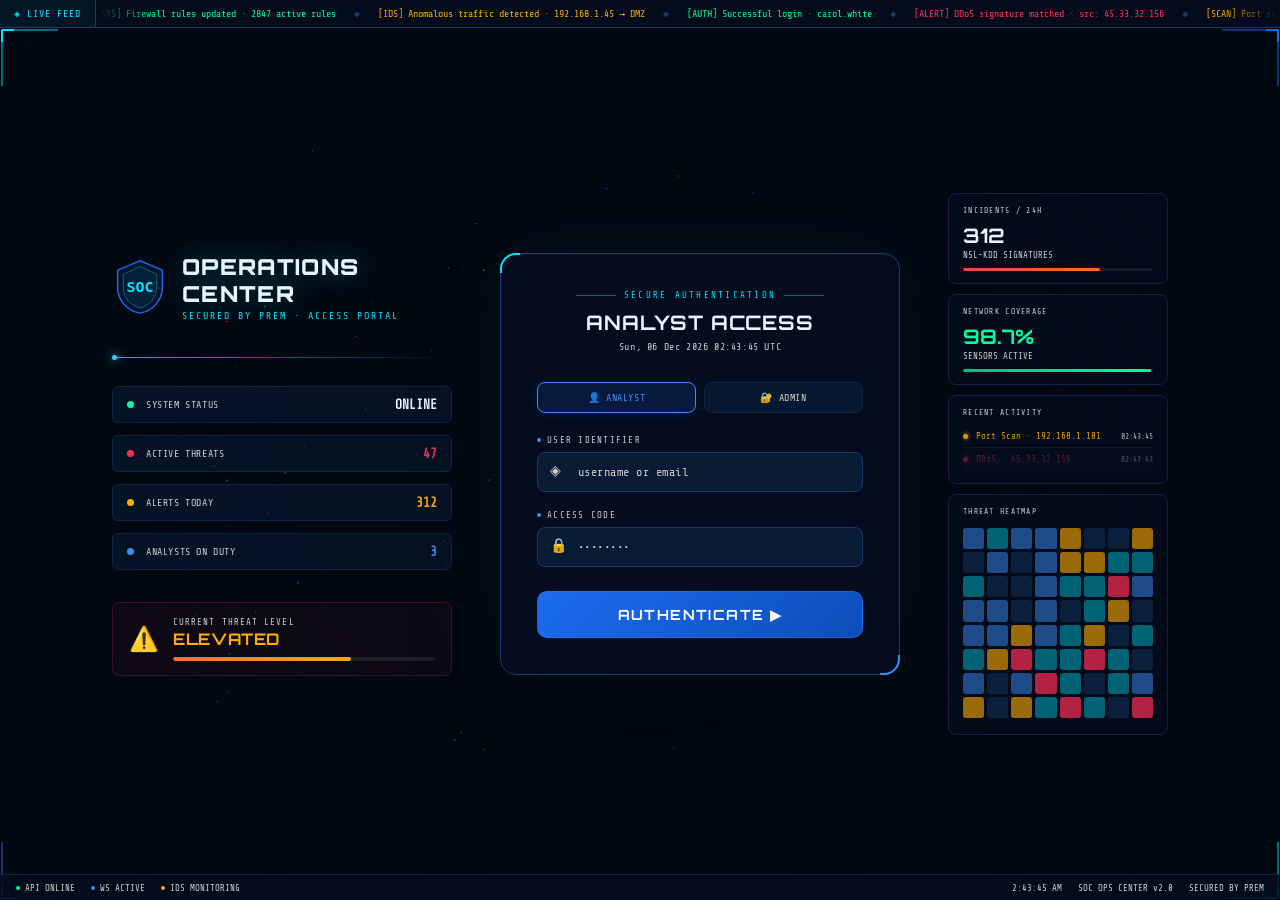
==== commit c58ec991: "Update dashboard.html" ====
--- a/dashboard.html
+++ b/dashboard.html
@@ -608,12 +608,12 @@
 // ===== AUTH MODULE =====
 // All helpers prefixed with _a to avoid any global name conflicts
 var DEFAULT_AUTH_USERS=[
-  {id:"admin",username:"admin",password:"admin",name:"Administrator",role:"Admin",shift:"24/7",color:"av-e",email:"admin@soc.io",isAdmin:true,active:true},
-  {id:"m1",username:"alice.chen",password:"soc123",name:"Alice Chen",role:"Senior Analyst",shift:"Day",color:"av-a",email:"alice@soc.io",isAdmin:false,active:true},
-  {id:"m2",username:"bob.martinez",password:"soc123",name:"Bob Martinez",role:"Threat Hunter",shift:"Day",color:"av-d",email:"bob@soc.io",isAdmin:false,active:true},
-  {id:"m3",username:"carol.white",password:"soc123",name:"Carol White",role:"IR Specialist",shift:"Night",color:"av-b",email:"carol@soc.io",isAdmin:false,active:true},
-  {id:"m4",username:"david.kim",password:"soc123",name:"David Kim",role:"Tier 2 Analyst",shift:"Day",color:"av-c",email:"david@soc.io",isAdmin:false,active:true},
-  {id:"m5",username:"eve.johnson",password:"soc123",name:"Eve Johnson",role:"Junior Analyst",shift:"Night",color:"av-e",email:"eve@soc.io",isAdmin:false,active:true}
+  {id:"admin",username:"admin",password:"Securedbyprem@123",name:"Secured By Prem - Admin",role:"Admin",shift:"24/7",color:"av-e",email:"admin@sp.com",isAdmin:true,active:true},
+  {id:"m1",username:"prem.ps",password:"Prem@123",name:"Prem Santhanam",role:"Senior Analyst",shift:"Day",color:"av-a",email:"prem@sp.com",isAdmin:true,active:true},
+  {id:"m2",username:"shivani.ps",password:"Shivani@123",name:"Shivani PS",role:"SOC Manager",shift:"Day",color:"av-d",email:"shivani@sp.com",isAdmin:false,active:true},
+  {id:"m3",username:"himaja.vellanki",password:"Himaja@123",name:"Himaja Vellanki",role:"Malware Analyst",shift:"Night",color:"av-b",email:"himaja@sp.com",isAdmin:false,active:true},
+  {id:"m4",username:"mika.patel",password:"Mika@123",name:"Mika Patel",role:"Tier 2 Analyst",shift:"Weekend",color:"av-c",email:"mika@sp.com",isAdmin:false,active:true},
+  {id:"m5",username:"sahithi.d",password:"Sahithi@123",name:"Sahithi",role:"Junior Analyst",shift:"Night",color:"av-e",email:"sahithi@sp.com",isAdmin:false,active:true}
 ];
 var ALL_ROLES=["Admin","Senior Analyst","Threat Hunter","IR Specialist","Tier 2 Analyst","Junior Analyst","SOC Manager","Forensic Analyst","Malware Analyst"];
 var ALL_SHIFTS=["Day","Night","Weekend","24/7"];
@@ -2013,11 +2013,11 @@
 try{overrides=JSON.parse(localStorage.getItem("soc_overrides")||"{}");}catch(e){overrides={};}
 
 var DEFAULT_MEMBERS=[
-  {id:"m1",name:"Alice Chen",  role:"Senior Analyst",    shift:"Day",  color:"av-a",email:"alice@soc.io"},
-  {id:"m2",name:"Bob Martinez",role:"Threat Hunter",     shift:"Day",  color:"av-d",email:"bob@soc.io"},
-  {id:"m3",name:"Carol White", role:"IR Specialist",     shift:"Night",color:"av-b",email:"carol@soc.io"},
-  {id:"m4",name:"David Kim",   role:"Tier 2 Analyst",   shift:"Day",  color:"av-c",email:"david@soc.io"},
-  {id:"m5",name:"Eve Johnson", role:"Junior Analyst",    shift:"Night",color:"av-e",email:"eve@soc.io"},
+  {id:"m1",name:"Prem Santhanam",  role:"Senior Analyst",    shift:"Day",  color:"av-a",email:"prem@sp.com"},
+  {id:"m2",name:"Shivani PS",role:"SOC Manager",     shift:"Day",  color:"av-d",email:"shivani@sp.com"},
+  {id:"m3",name:"Himaja Vellanki", role:"Malware Analyst",     shift:"Night",color:"av-b",email:"himaja@sp.com"},
+  {id:"m4",name:"Mika Patel",   role:"Tier 2 Analyst",   shift:"Weekend",  color:"av-c",email:"mika@sp.com"},
+  {id:"m5",name:"Sahithi", role:"Junior Analyst",    shift:"Night",color:"av-e",email:"sahithi@sp.com"},
 ];
 var DEFAULT_GROUPS=[
   {id:"g1",name:"Day Shift",         icon:"☀️",color:"#f59e0b",members:["m1","m2","m4"]},
@@ -2119,7 +2119,7 @@
   var SERVICES=["http","ftp","ssh","smtp","domain","telnet","other","private","sql_net","finger"];
   var FLAGS=["SF","S0","REJ","RSTO","S1","OTH"];
   var STATUS_P=["new","new","new","new","investigating","investigating","investigating","resolved","resolved","false_positive","escalated"];
-  var ANALYSTS=["Alice Chen","Bob Martinez","Carol White","David Kim","Eve Johnson"];
+  var ANALYSTS=["Prem Santhanam","Shivani PS","Himaja Vellanki","Mika Patel","Sahithi"];
   var RECOMMENDED={"dos_attack":"Block attacking IPs, activate rate-limiting, engage upstream scrubbing","port_scan":"Block recon IP, audit exposed services, review firewall rules","brute_force":"Block source IP, enforce MFA, reset affected credentials","web_attack":"Update WAF rules, patch vulnerable endpoints, review logs","sql_injection":"Sanitise inputs, rotate DB credentials, audit schema","malware_detection":"Isolate host immediately, capture memory image, run forensic analysis","data_exfiltration":"Block egress channel, preserve forensic evidence, notify data owner","vulnerability_exploit":"Apply patch immediately, isolate affected host, scan for lateral movement"};
   var now=Date.now(); var alerts=[];
   for(var i=0;i<100;i++){
@@ -2241,7 +2241,7 @@
   try{stored=JSON.parse(localStorage.getItem("soc_members"));}catch(e){}
   if(stored&&stored.length) return stored.map(function(m){return m.name;});
   /* fallback — default analysts hardcoded as safety net */
-  return ["Alice Chen","Bob Martinez","Carol White","David Kim","Eve Johnson"];
+  return ["Prem Santhanam","Shivani PS","Himaja Vellanki","Mika Patel","Sahithi"];
 }
 
 function reassignAlerts(alertList){
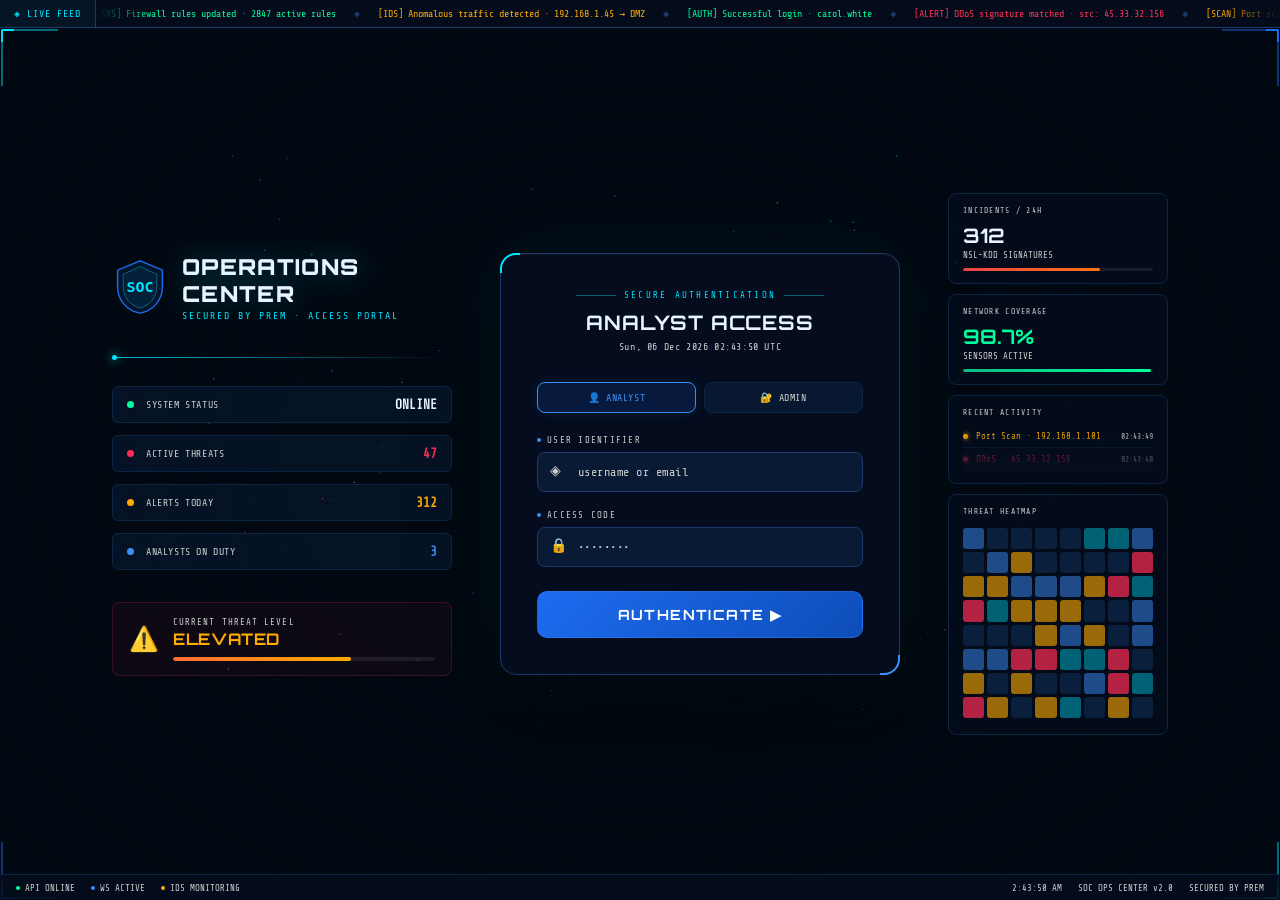
==== commit e4d30204: "Update dashboard.html Testing a PR" ====
--- a/dashboard.html
+++ b/dashboard.html
@@ -63,7 +63,7 @@
 @keyframes fadein{from{opacity:0;transform:translateY(5px)}to{opacity:1;transform:none}}
 .hidden{display:none!important}
 
-/* ── Stat Cards ── */
+/* ── Stat Cards  ── */
 .stats-row{display:flex;gap:10px;flex-wrap:wrap;margin-bottom:16px}
 .sc{flex:1;min-width:120px;background:var(--s2);border:1px solid var(--b2);border-radius:var(--rad);padding:14px 15px;cursor:default;transition:all .18s}
 .sc:hover{background:var(--s3);transform:translateY(-1px)}
